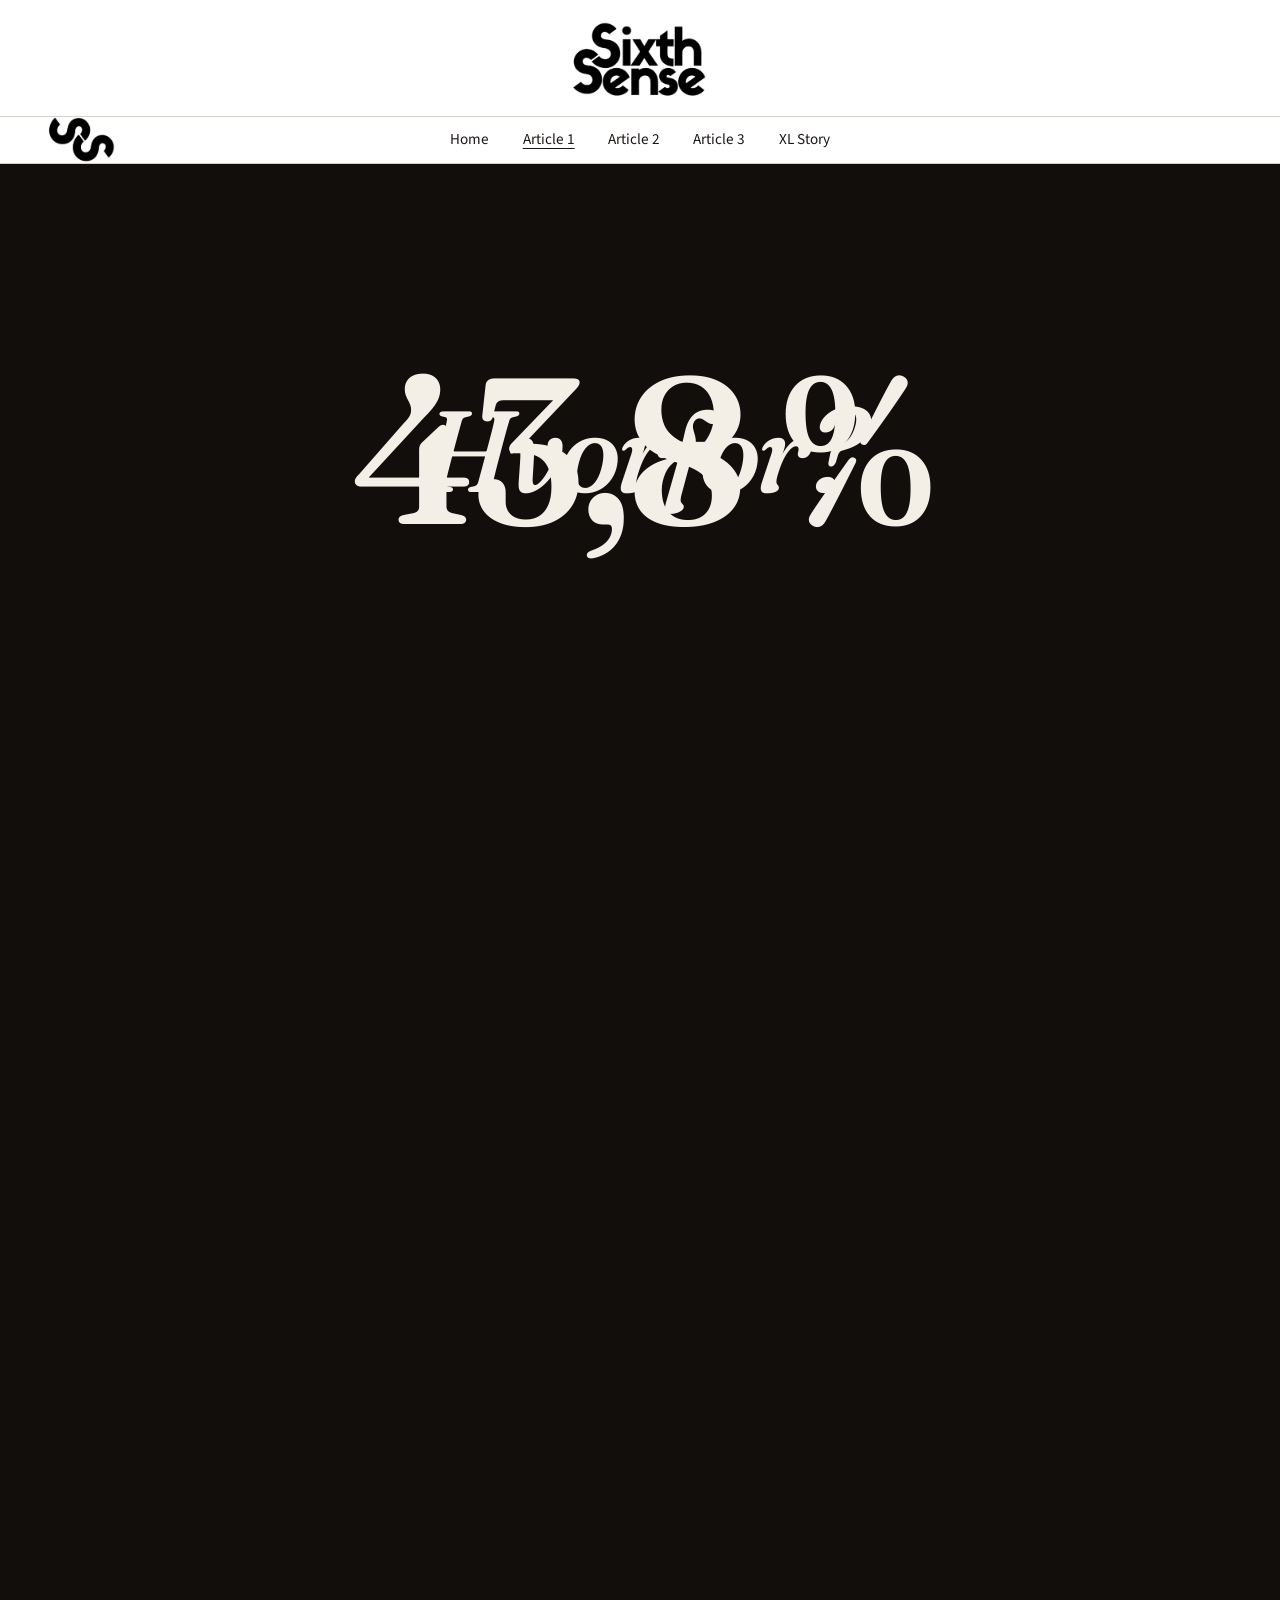
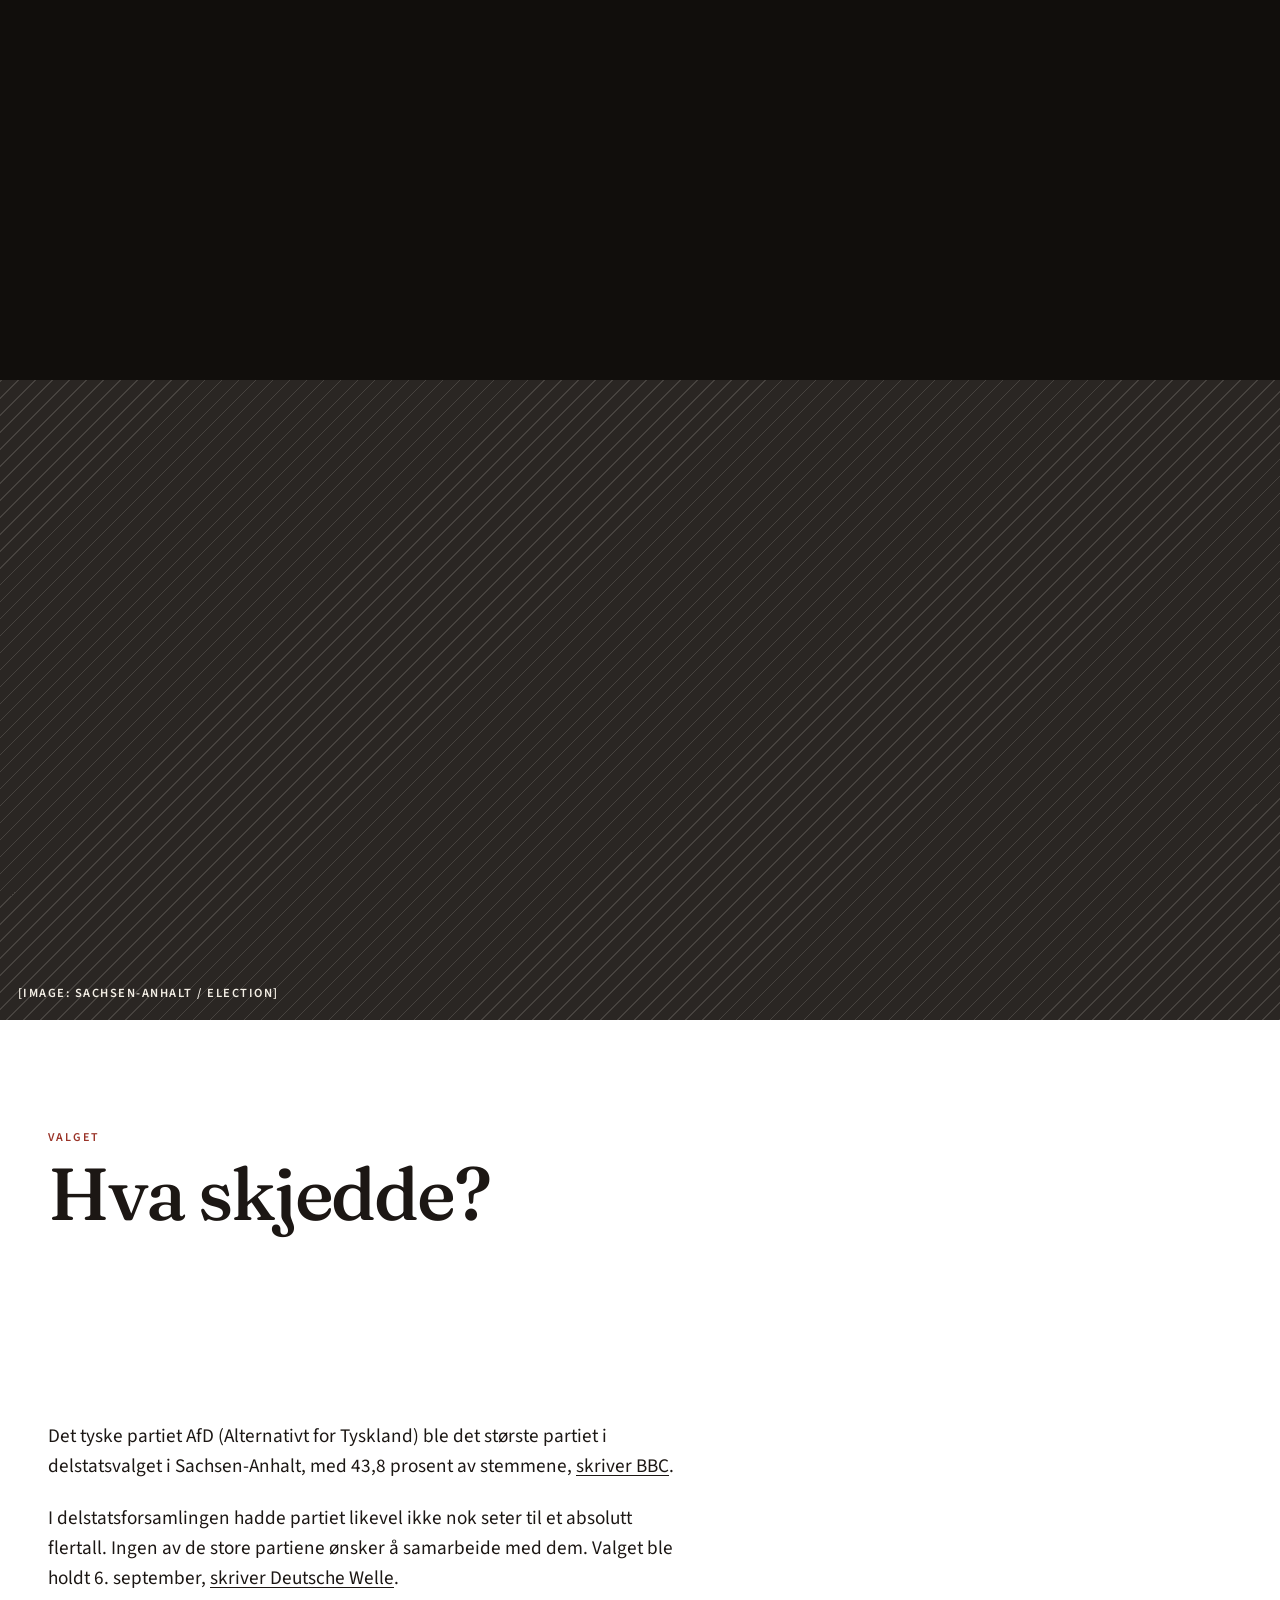
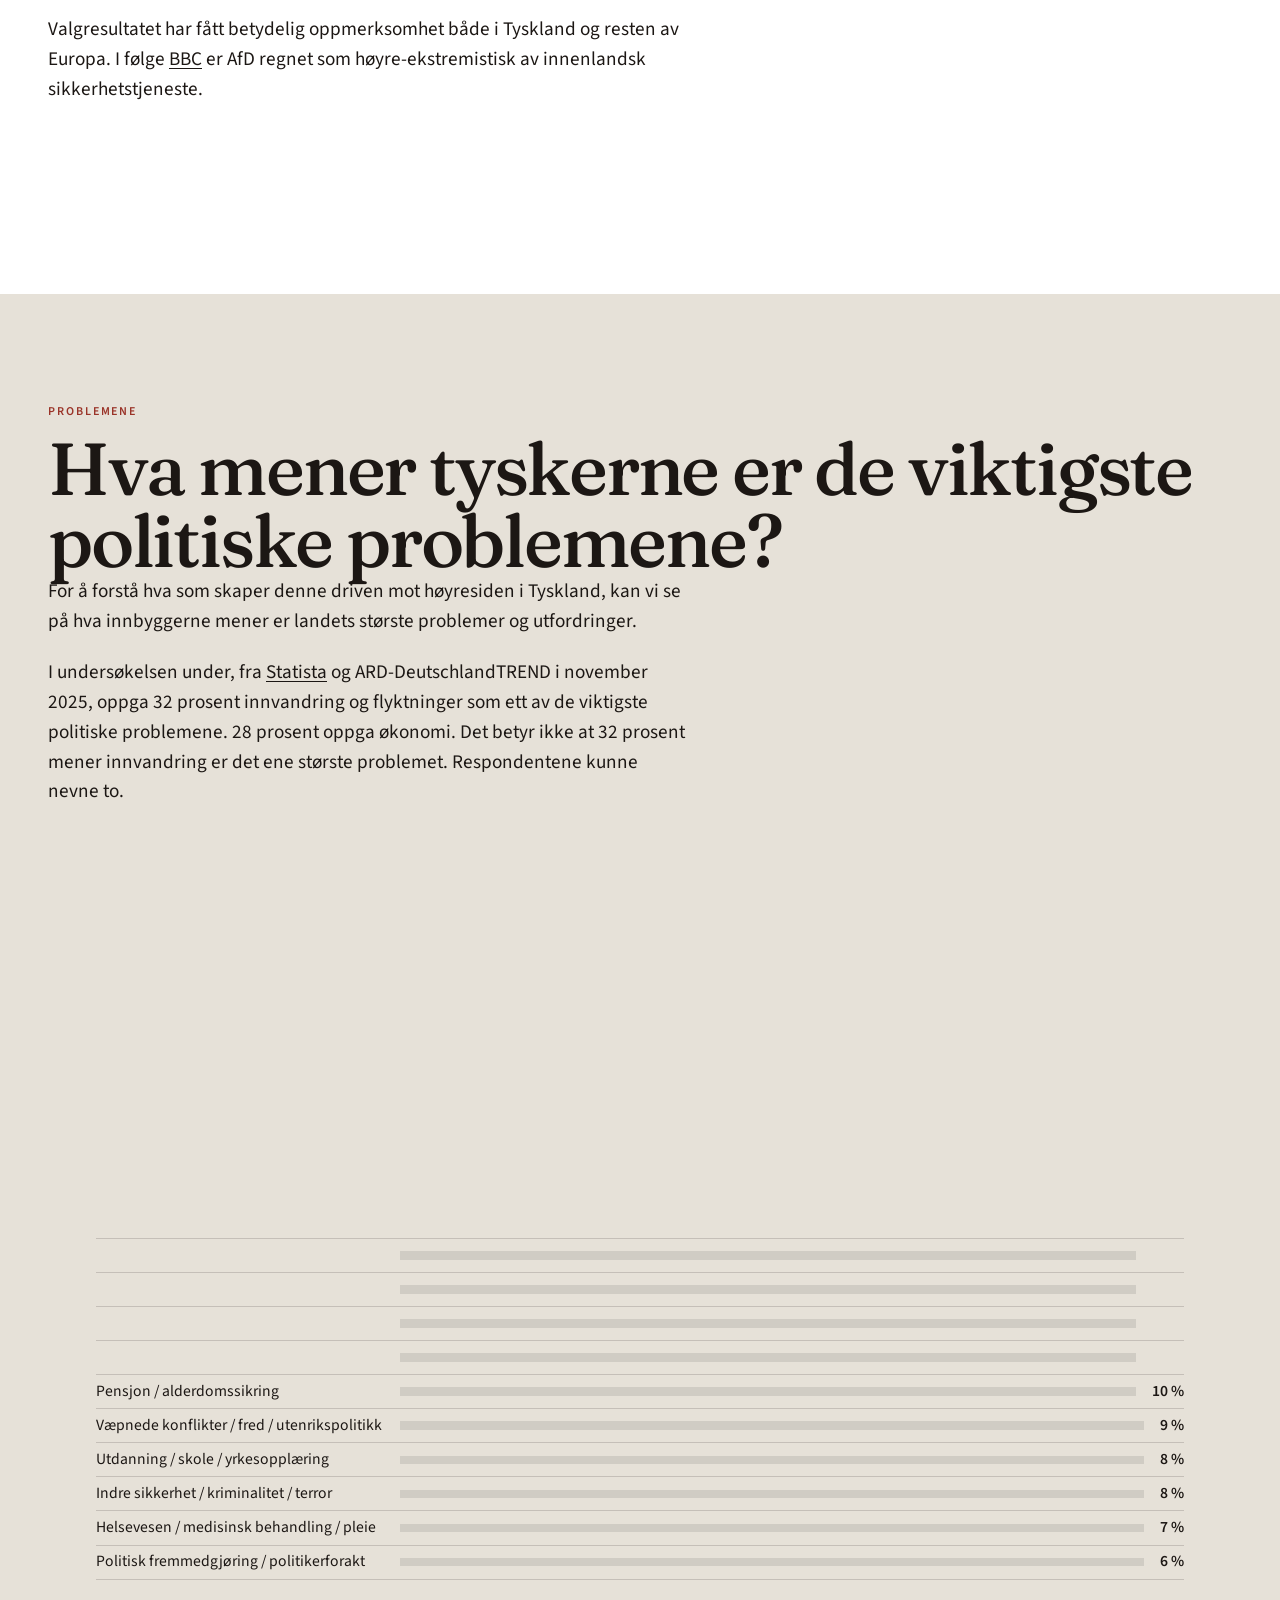
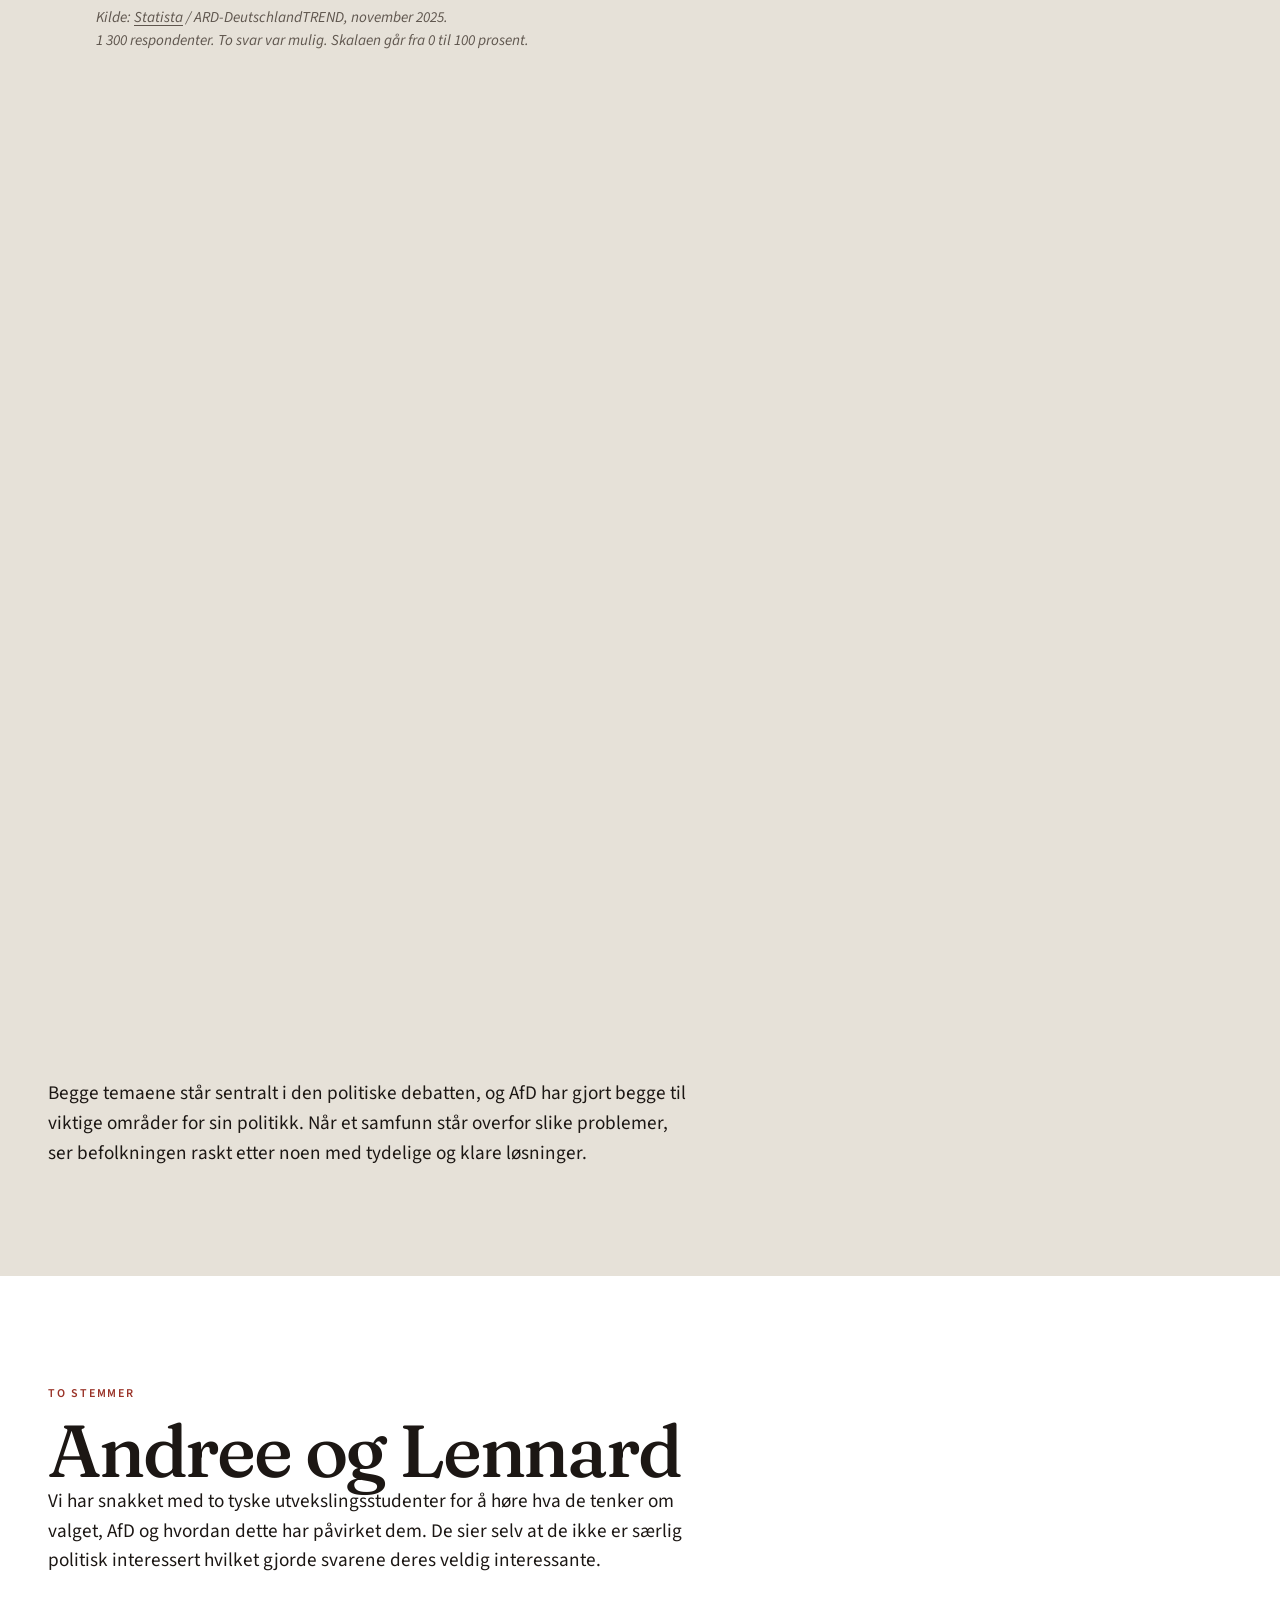
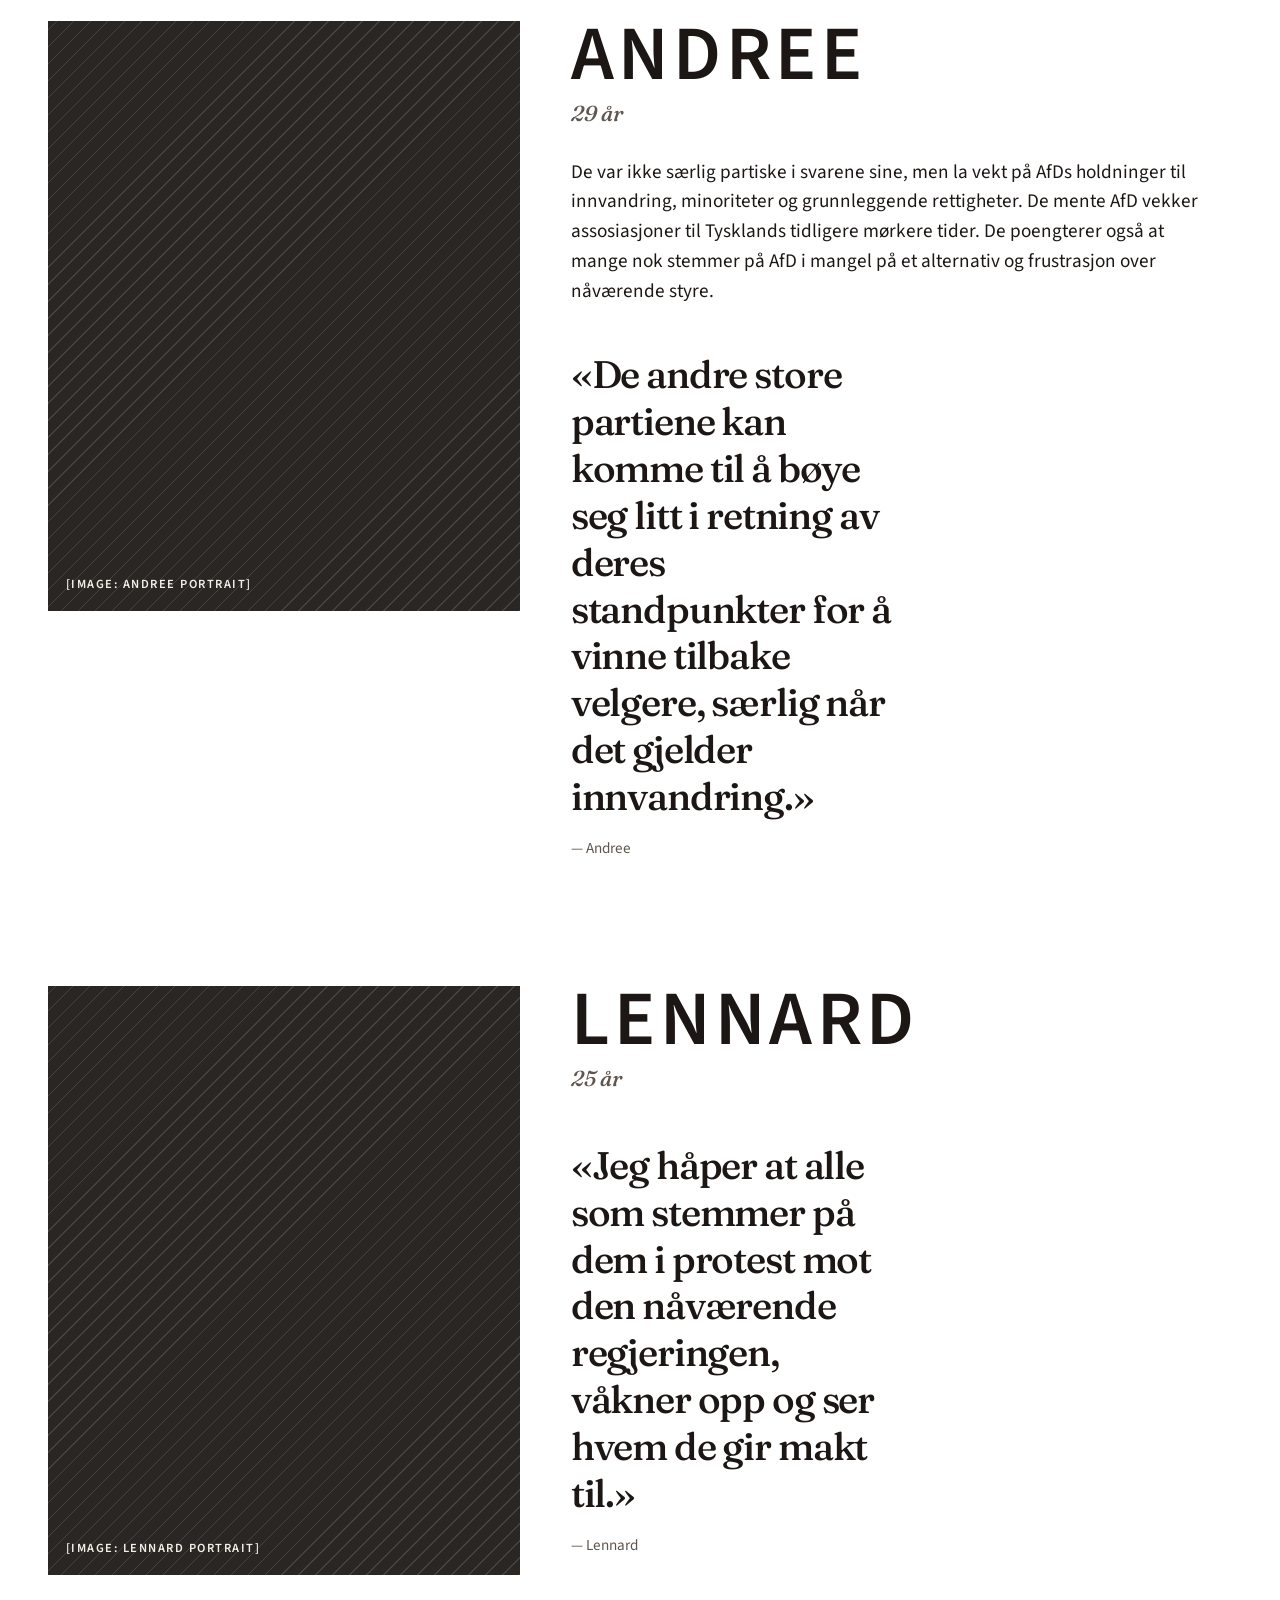
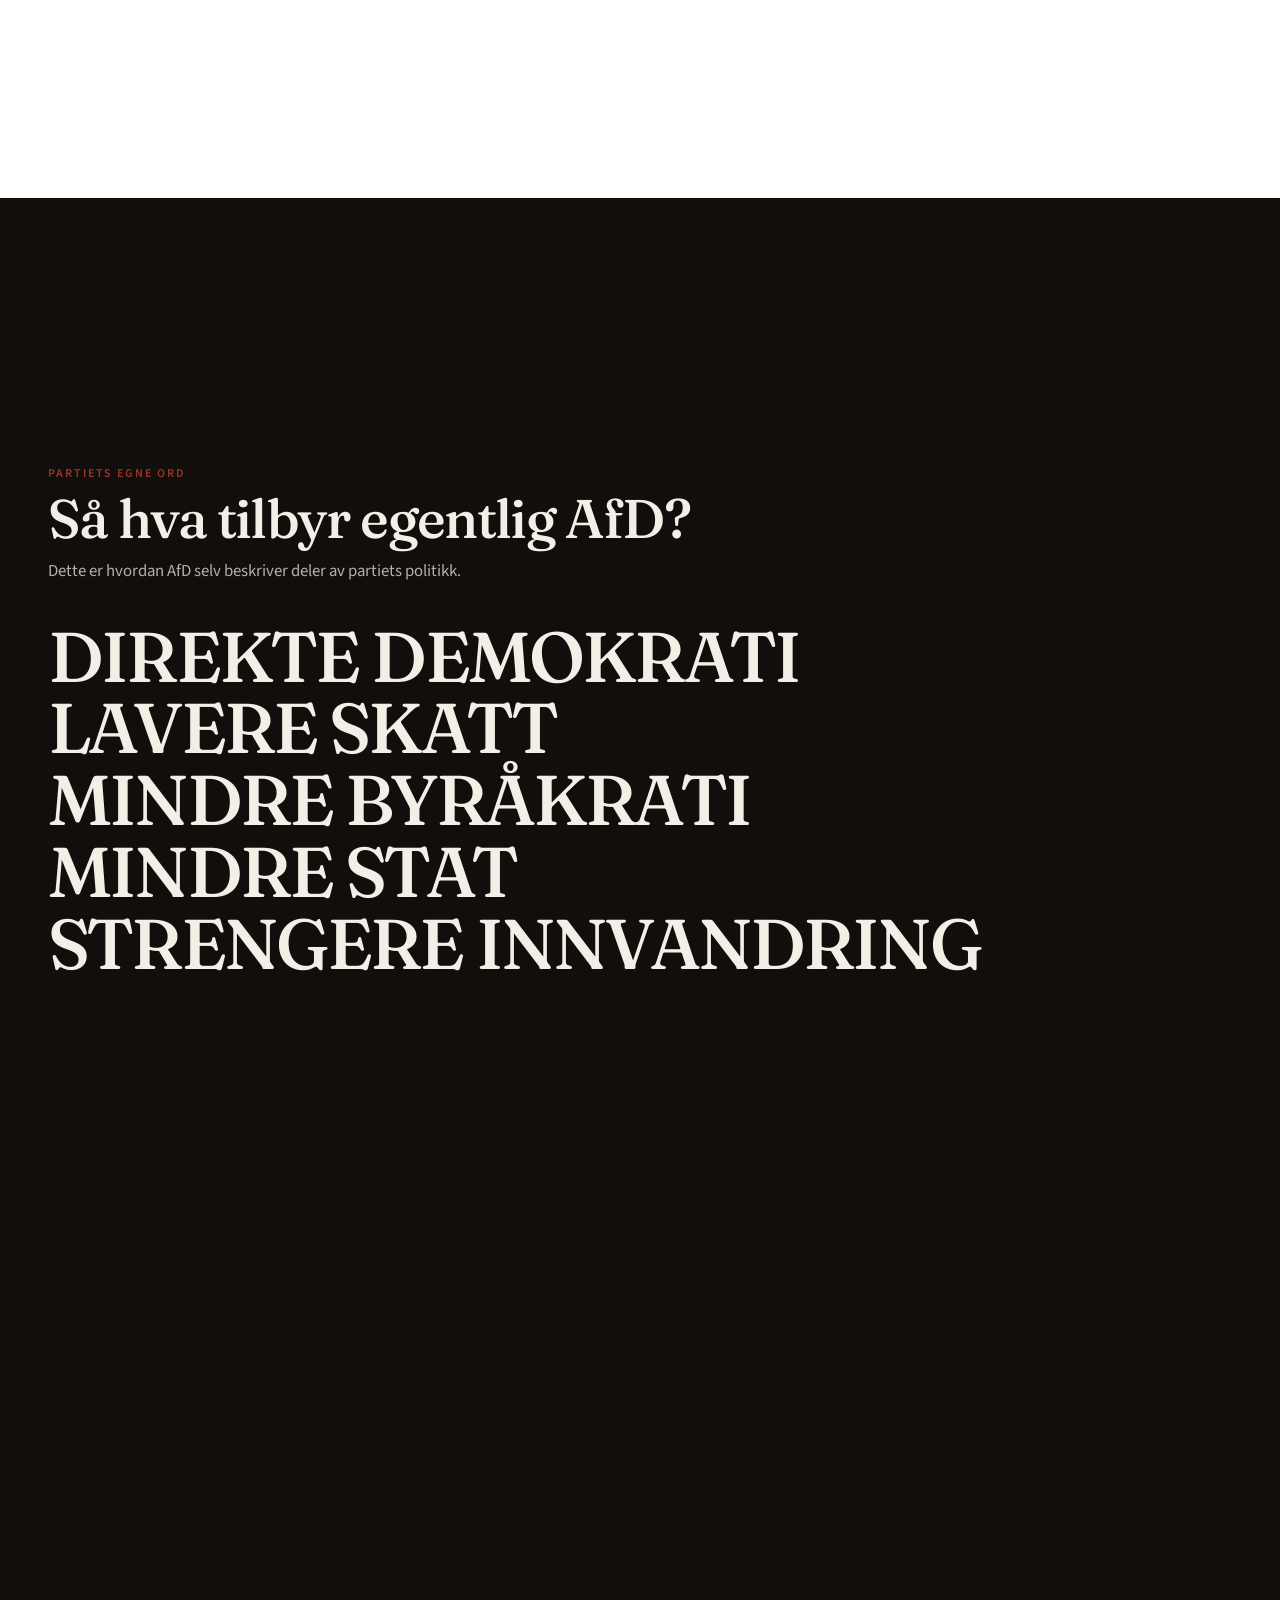
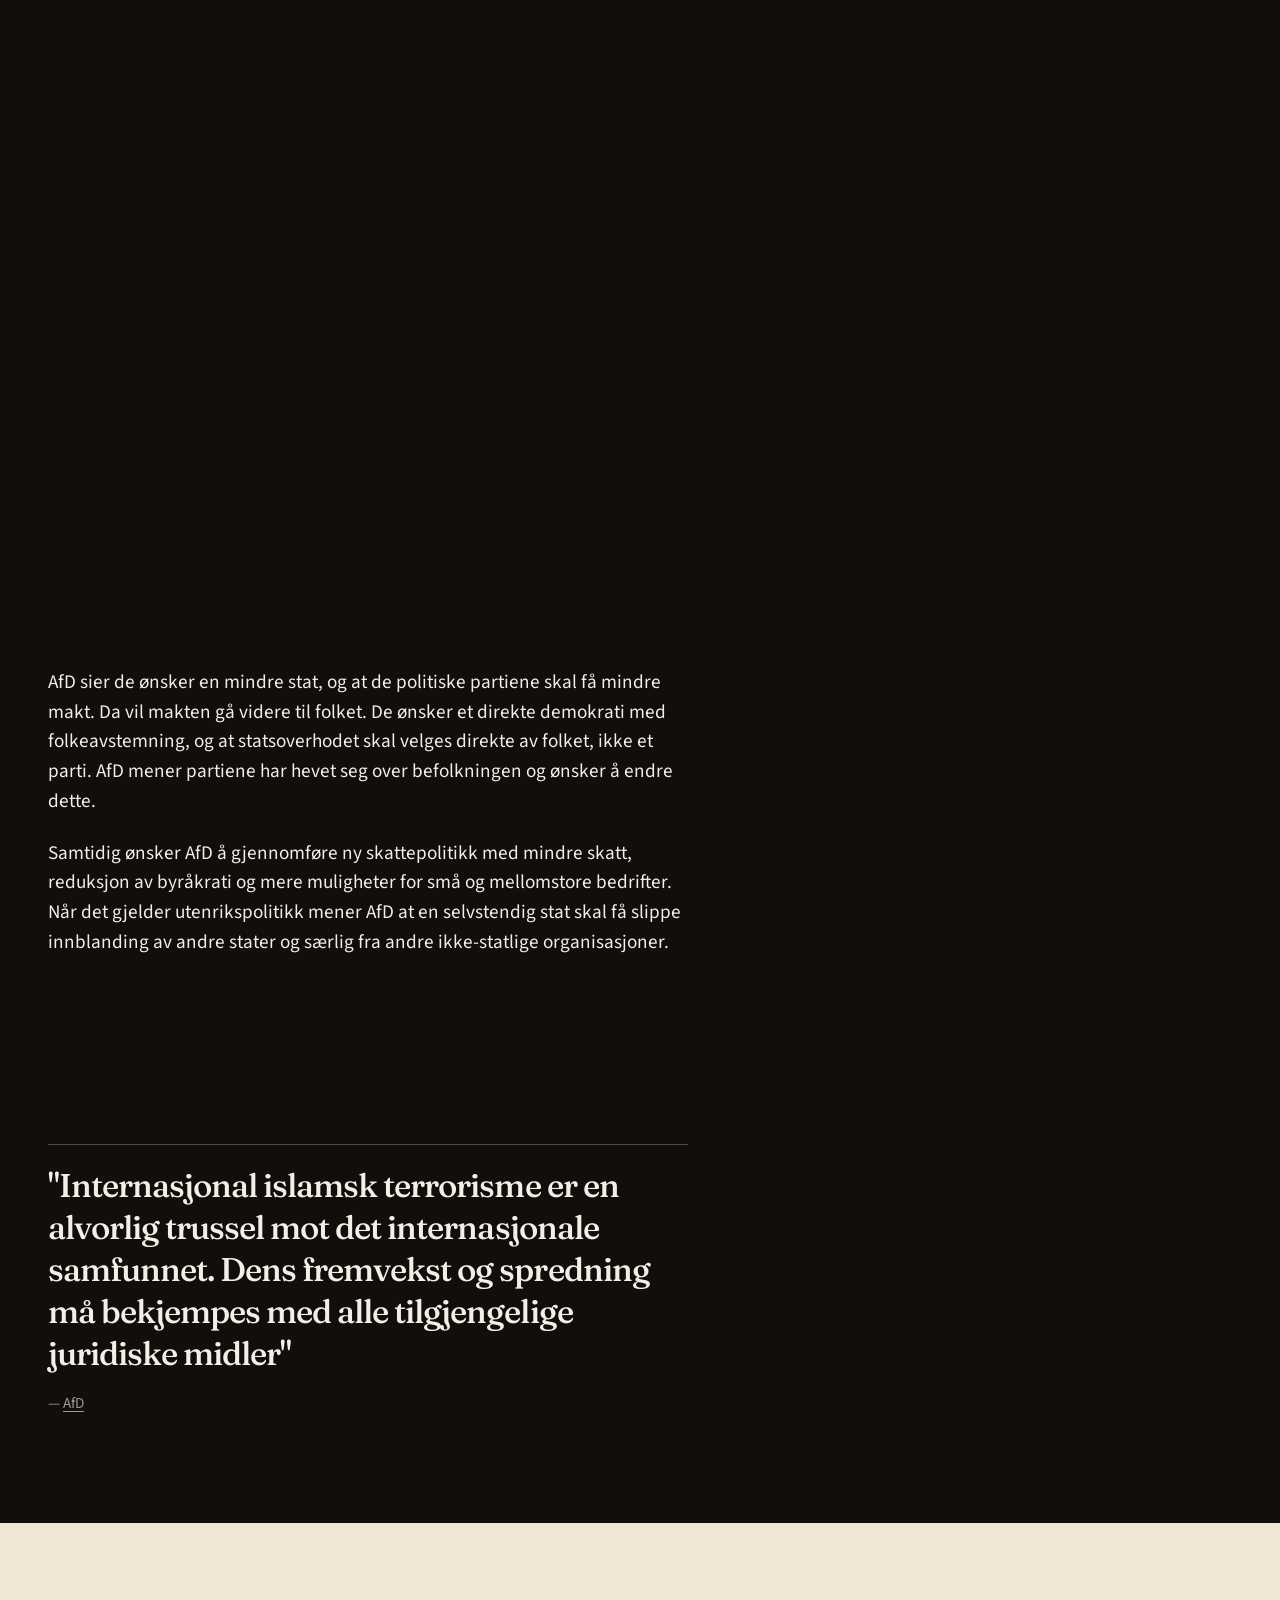
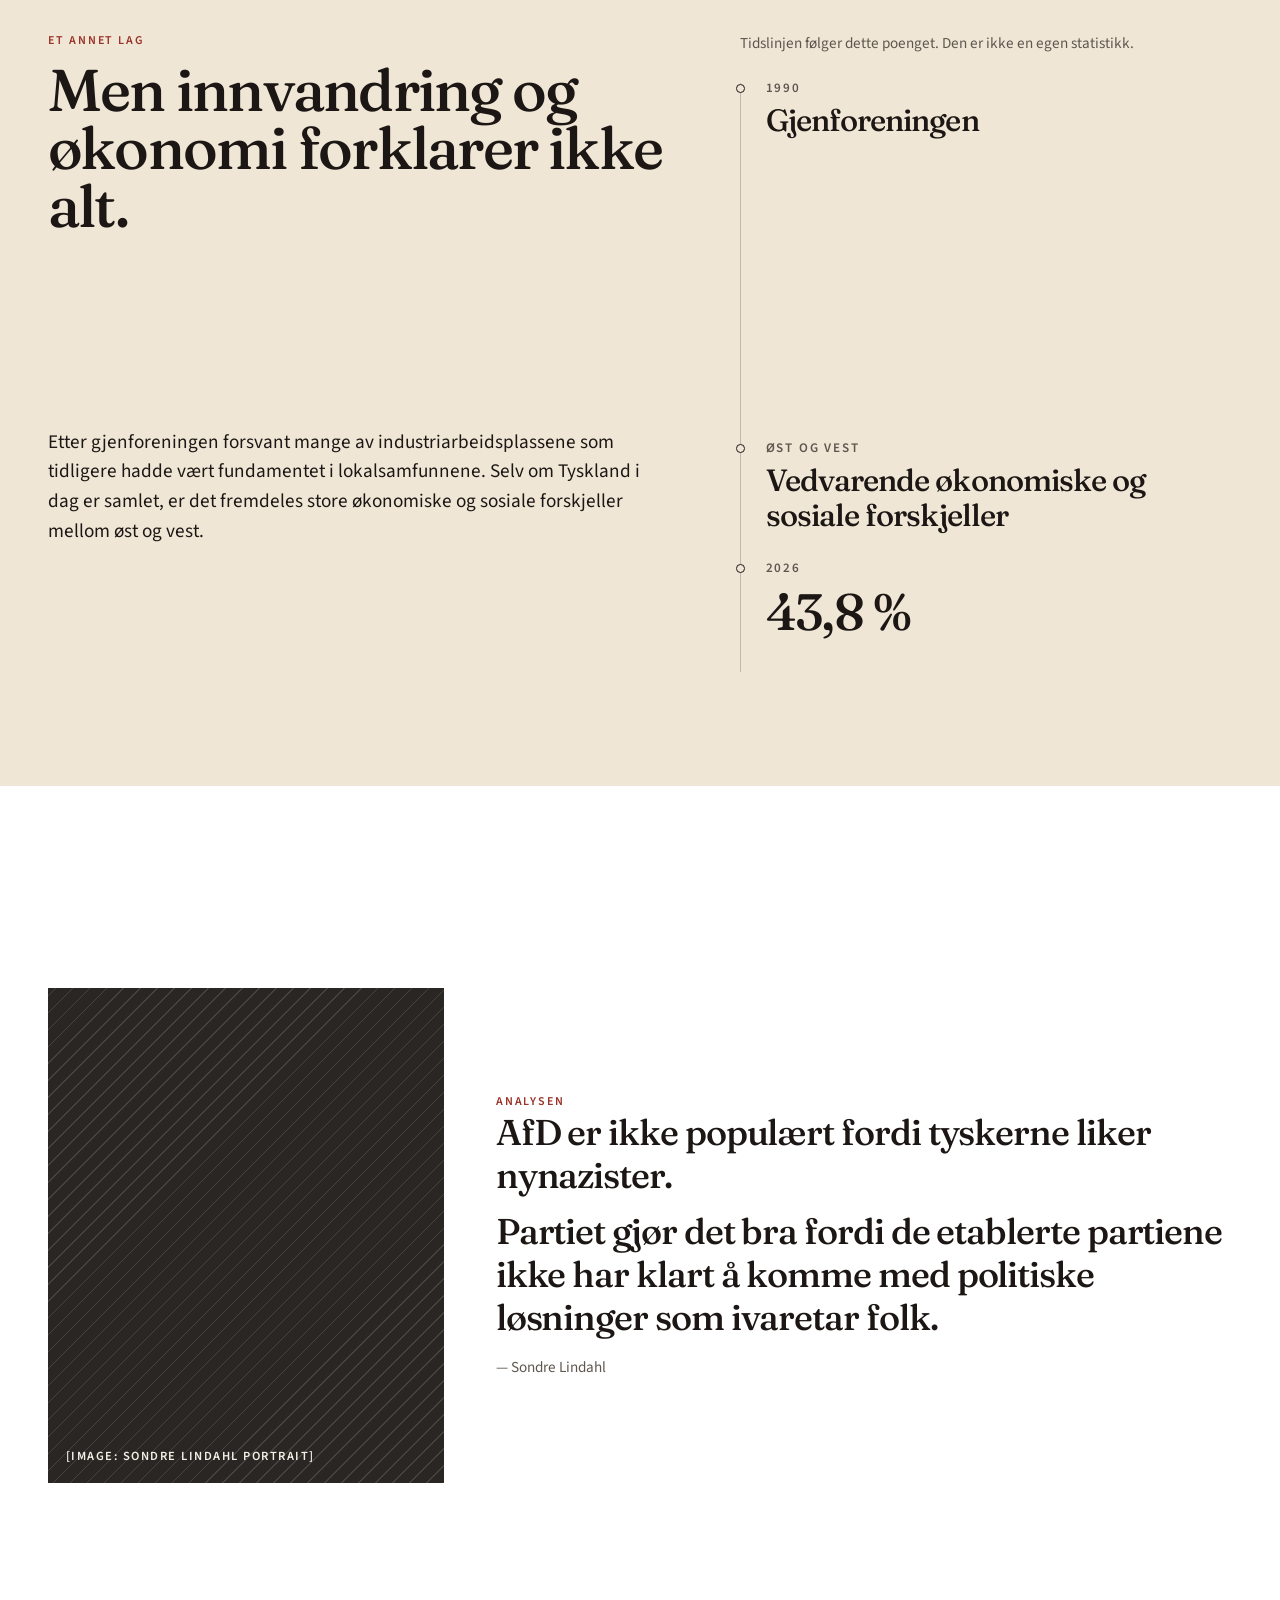
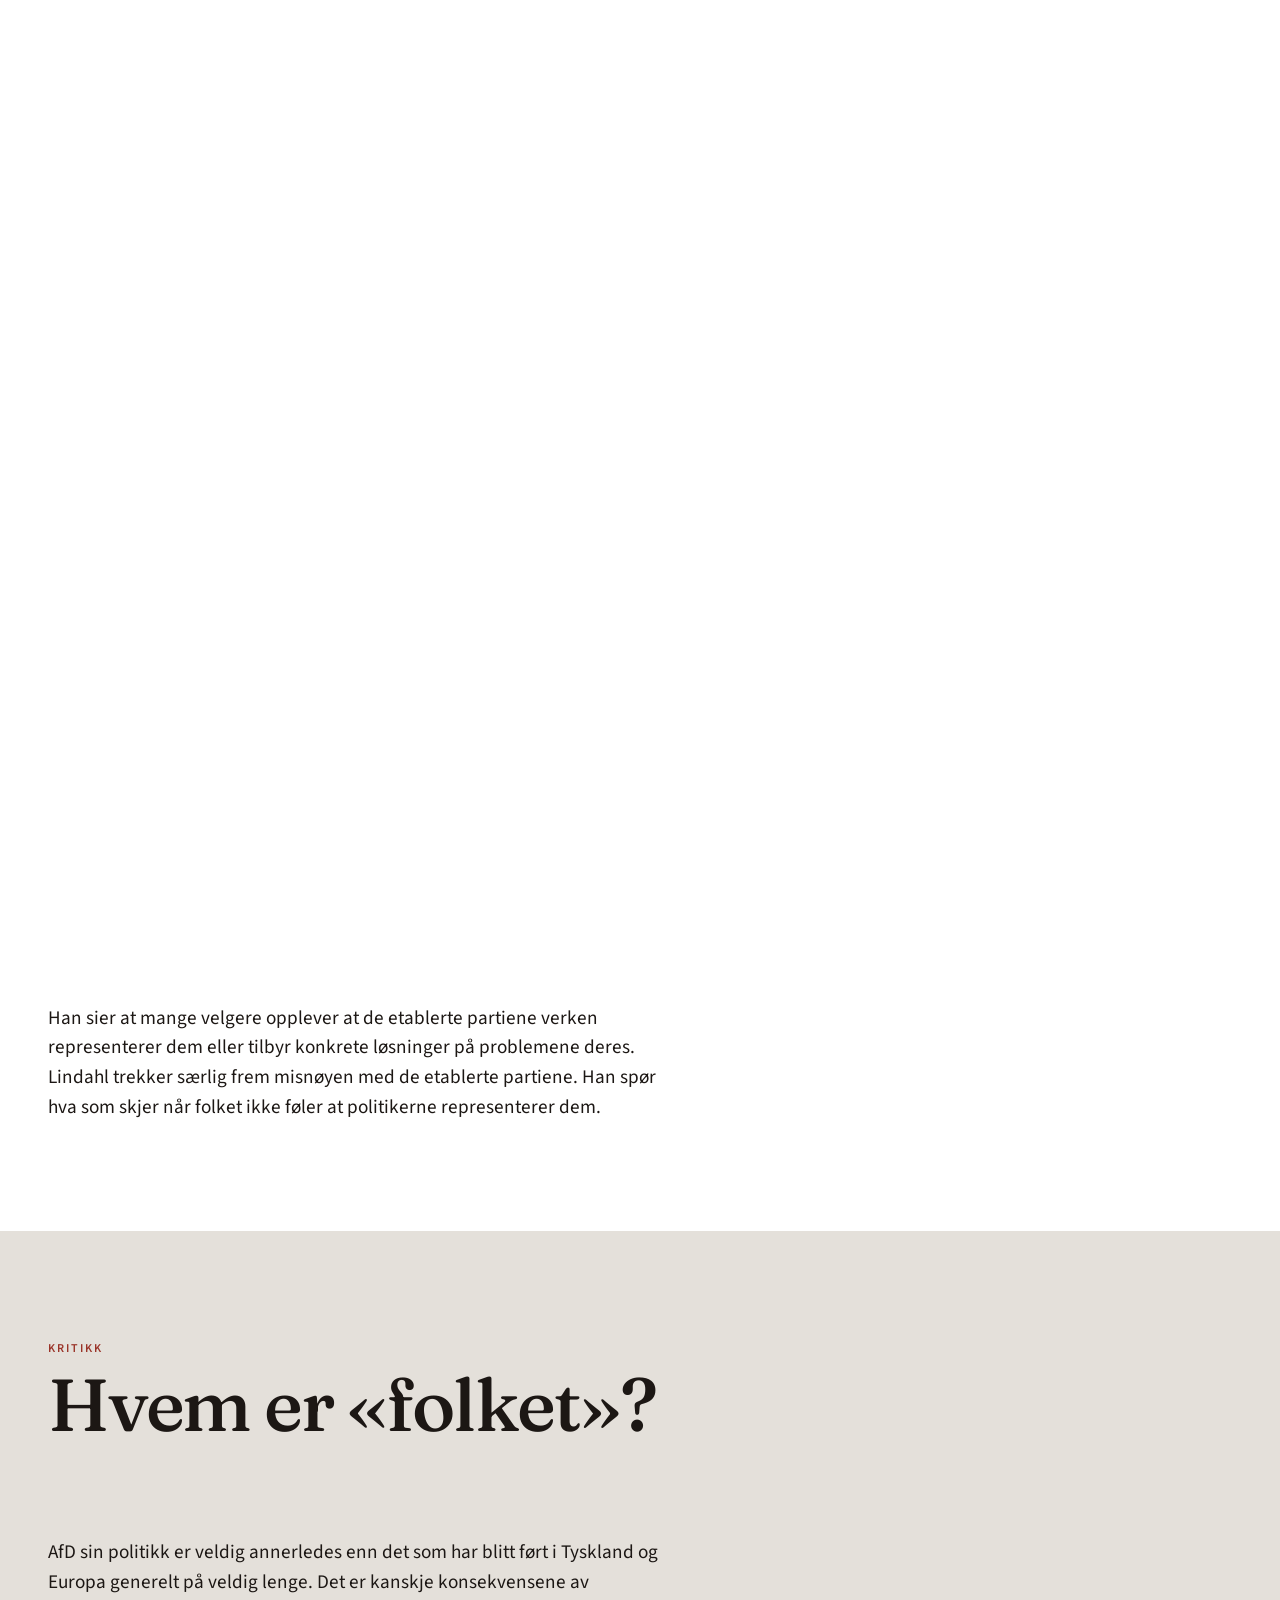
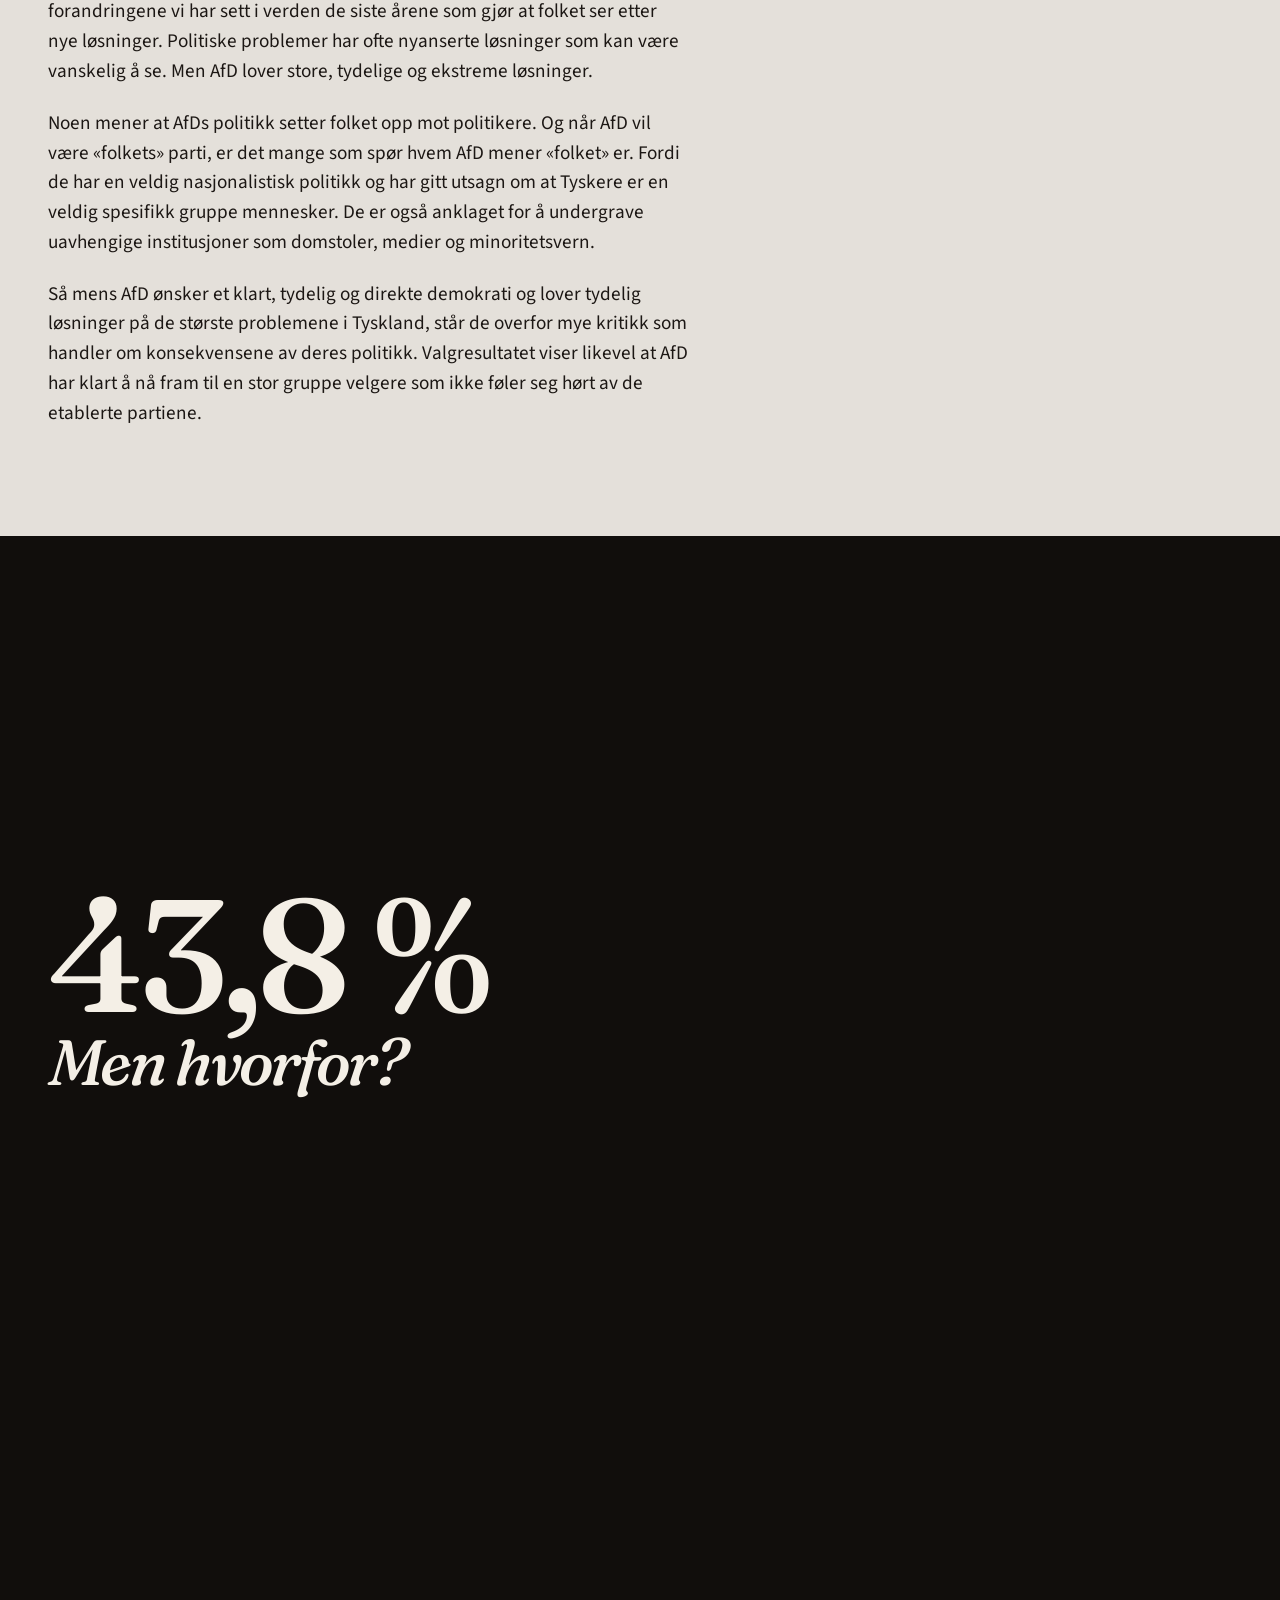
==== article1.html @ ca729158 "first commit" ====
<!DOCTYPE html>
<html lang="nb">
<head>
  <meta charset="utf-8">
  <meta name="viewport" content="width=device-width, initial-scale=1">
  <title>GVI — Hvorfor? AfD i Sachsen-Anhalt</title>
  <meta name="description" content="AfD ble største parti i delstatsvalget i Sachsen-Anhalt med 43,8 prosent, uten absolutt flertall. En sak om hvorfor.">
  <meta name="theme-color" content="#110e0c">
  <link rel="icon" href="images/logo-mark.png">
  <link rel="stylesheet" href="css/style.css">
  <link rel="stylesheet" href="css/article1.css">
  <!--
    Adds "js" before the page paints, so scroll scenes can start
    in their first frame instead of flashing everything at once.
  -->
  <script>document.documentElement.classList.add("js");</script>
</head>
<!--
  STORY 1 — AfD i Sachsen-Anhalt
  Eight sections, in this order:
  1. Hook
  2. What happened
  3. Why / the Statista chart
  4. Andree and Lennard
  5. What AfD says it offers
  6. Sondre Lindahl and the former East
  7. The expert quote, then criticism
  8. Ending

  Quotes are copied exactly from the article. Do not smooth them.
  Image frames are placeholders. Do not add an image address
  until the real file is in the images/ folder.

  Scroll scenes read position only. They do not take over the wheel.
-->
<body class="page-afd">
  <a class="skip-link" href="#main">Skip to content</a>

  <header class="site-header is-on-dark">
    <div class="site-header__brand">
      <a class="logo logo--full" href="index.html" aria-label="Sixth Sense">
        <img class="logo__img" src="images/sixthsense-black.png" alt="">
      </a>
    </div>
    <div class="site-header__main">
      <a class="logo logo--mark" href="index.html" aria-label="Sixth Sense" tabindex="-1" aria-hidden="true">
        <span class="logo__mark-rot">
          <img src="images/ss-black.png" alt="">
        </span>
      </a>
      <nav class="site-nav" id="site-nav" aria-label="Primary">
        <ul>
          <li><a href="index.html">Home</a></li>
          <li><a href="article1.html" aria-current="page">Article 1</a></li>
          <li><a href="article2.html">Article 2</a></li>
          <li><a href="article3.html">Article 3</a></li>
          <li><a href="xl-story.html">XL Story</a></li>
        </ul>
      </nav>
    </div>
    <button class="nav-toggle" type="button" aria-expanded="false" aria-controls="site-nav">
      <span class="nav-toggle__open">Menu</span>
      <span class="nav-toggle__close">Close</span>
    </button>
  </header>

  <main id="main" tabindex="-1">
    <article>
      <h1 class="visually-hidden">Hvorfor? AfD ble største parti i Sachsen-Anhalt med 43,8 prosent, uten absolutt flertall</h1>

      <!-- SECTION 1 — HOOK -->
      <section class="hook" data-scene="hook" data-header="dark" aria-labelledby="hook-title">
        <h2 id="hook-title" class="visually-hidden">Innledning</h2>
        <div class="hook__pin">
          <p class="hook__line hook__line--num">43,8&nbsp;%</p>
          <p class="hook__line hook__line--place">Sachsen-Anhalt</p>
          <p class="hook__line hook__line--date">6. september 2026</p>
          <p class="hook__line hook__line--why">Hvorfor?</p>
        </div>
      </section>

      <!-- SECTION 2 — WHAT HAPPENED -->
      <section class="chapter chapter--vote" data-header="light" aria-labelledby="vote-title">
        <figure class="ph ph--wide">
          <div class="ph__frame" role="img" aria-label="Placeholder: Sachsen-Anhalt / election">
            <span class="ph__label">[IMAGE: Sachsen-Anhalt / election]</span>
          </div>
        </figure>

        <div class="chapter__intro">
          <p class="kicker">Valget</p>
          <h2 id="vote-title">Hva skjedde?</h2>
          <p class="vote__num" data-fade>43,8&nbsp;%</p>
          <div class="prose">
            <p data-fade>Det tyske partiet AfD (Alternativt for Tyskland) ble det største partiet i delstatsvalget i Sachsen-Anhalt, med 43,8 prosent av stemmene, <a class="source" href="https://www.bbc.com/news/articles/cy4zejgz3z9o">skriver BBC</a>.</p>
            <p data-fade>I delstatsforsamlingen hadde partiet likevel ikke nok seter til et absolutt flertall. Ingen av de store partiene ønsker å samarbeide med dem. Valget ble holdt 6. september, <a class="source" href="https://www.dw.com/en/afd-makes-gains-in-state-elections-but-has-no-government-options/a-79348308">skriver Deutsche Welle</a>.</p>
            <p data-fade>Valgresultatet har fått betydelig oppmerksomhet både i Tyskland og resten av Europa. I følge <a class="source" href="https://www.bbc.com/news/articles/cy4zejgz3z9o">BBC</a> er AfD regnet som høyre-ekstremistisk av innenlandsk sikkerhetstjeneste.</p>
            <p data-fade>Sachsen-Anhalt er fortsatt en relativt liten delstat. Når et parti med så stor oppslutning blir omtalt slik, melder spørsmålet seg igjen.</p>
          </div>
        </div>
      </section>

      <!-- SECTION 3 — WHY / ONE BAR CHART -->
      <section class="chapter chapter--problems" data-header="light" aria-labelledby="problems-title">
        <div class="chapter__intro">
          <p class="kicker">Problemene</p>
          <h2 id="problems-title">Hva mener tyskerne er de viktigste politiske problemene?</h2>
          <div class="prose">
            <p data-fade>For å forstå hva som skaper denne driven mot høyresiden i Tyskland, kan vi se på hva innbyggerne mener er landets største problemer og utfordringer.</p>
            <p data-fade>I undersøkelsen under, fra <a class="source" href="https://www.statista.com/statistics/1478805/most-relevant-political-issues-germany/">Statista</a> og ARD-DeutschlandTREND i november 2025, oppga 32 prosent innvandring og flyktninger som ett av de viktigste politiske problemene. 28 prosent oppga økonomi. Det betyr ikke at 32 prosent mener innvandring er det ene største problemet. Respondentene kunne nevne to.</p>
          </div>
        </div>

        <div class="chart-scroll" data-scene="chart">
          <div class="chart-pin">
            <figure class="chart">
              <ol class="chart__list">
                <li class="chart__row" style="--value: 32">
                  <span class="chart__label">Innvandring / flyktninger</span>
                  <span class="chart__track" aria-hidden="true"><span class="chart__bar"></span></span>
                  <span class="chart__pct">32&nbsp;%</span>
                </li>
                <li class="chart__row" style="--value: 28">
                  <span class="chart__label">Økonomi</span>
                  <span class="chart__track" aria-hidden="true"><span class="chart__bar"></span></span>
                  <span class="chart__pct">28&nbsp;%</span>
                </li>
                <li class="chart__row" style="--value: 18">
                  <span class="chart__label">Sosial urettferdighet / fattigdom</span>
                  <span class="chart__track" aria-hidden="true"><span class="chart__bar"></span></span>
                  <span class="chart__pct">18&nbsp;%</span>
                </li>
                <li class="chart__row" style="--value: 14">
                  <span class="chart__label">Miljø / klimaendringer</span>
                  <span class="chart__track" aria-hidden="true"><span class="chart__bar"></span></span>
                  <span class="chart__pct">14&nbsp;%</span>
                </li>
                <li class="chart__row" style="--value: 10">
                  <span class="chart__label">Pensjon / alderdomssikring</span>
                  <span class="chart__track" aria-hidden="true"><span class="chart__bar"></span></span>
                  <span class="chart__pct">10&nbsp;%</span>
                </li>
                <li class="chart__row" style="--value: 9">
                  <span class="chart__label">Væpnede konflikter / fred / utenrikspolitikk</span>
                  <span class="chart__track" aria-hidden="true"><span class="chart__bar"></span></span>
                  <span class="chart__pct">9&nbsp;%</span>
                </li>
                <li class="chart__row" style="--value: 8">
                  <span class="chart__label">Utdanning / skole / yrkesopplæring</span>
                  <span class="chart__track" aria-hidden="true"><span class="chart__bar"></span></span>
                  <span class="chart__pct">8&nbsp;%</span>
                </li>
                <li class="chart__row" style="--value: 8">
                  <span class="chart__label">Indre sikkerhet / kriminalitet / terror</span>
                  <span class="chart__track" aria-hidden="true"><span class="chart__bar"></span></span>
                  <span class="chart__pct">8&nbsp;%</span>
                </li>
                <li class="chart__row" style="--value: 7">
                  <span class="chart__label">Helsevesen / medisinsk behandling / pleie</span>
                  <span class="chart__track" aria-hidden="true"><span class="chart__bar"></span></span>
                  <span class="chart__pct">7&nbsp;%</span>
                </li>
                <li class="chart__row" style="--value: 6">
                  <span class="chart__label">Politisk fremmedgjøring / politikerforakt</span>
                  <span class="chart__track" aria-hidden="true"><span class="chart__bar"></span></span>
                  <span class="chart__pct">6&nbsp;%</span>
                </li>
              </ol>
              <figcaption class="chart__note">
                <p>Kilde: <a class="source" href="https://www.statista.com/statistics/1478805/most-relevant-political-issues-germany/">Statista</a> / ARD-DeutschlandTREND, november 2025.</p>
                <p>1&nbsp;300 respondenter. To svar var mulig. Skalaen går fra 0 til 100 prosent.</p>
              </figcaption>
            </figure>
          </div>
        </div>

        <div class="chapter__intro chapter__intro--after">
          <div class="prose">
            <p data-fade>Begge temaene står sentralt i den politiske debatten, og AfD har gjort begge til viktige områder for sin politikk. Når et samfunn står overfor slike problemer, ser befolkningen raskt etter noen med tydelige og klare løsninger.</p>
          </div>
        </div>
      </section>

      <!-- SECTION 4 — ANDREE AND LENNARD -->
      <section class="chapter chapter--people" data-header="light" aria-labelledby="people-title">
        <div class="chapter__intro">
          <p class="kicker">To stemmer</p>
          <h2 id="people-title">Andree og Lennard</h2>
          <div class="prose">
            <p data-fade>Vi har snakket med to tyske utvekslingsstudenter for å høre hva de tenker om valget, AfD og hvordan dette har påvirket dem. De sier selv at de ikke er særlig politisk interessert hvilket gjorde svarene deres veldig interessante.</p>
          </div>
        </div>

        <div class="person">
          <figure class="person__photo" data-parallax>
            <div class="ph ph--portrait" role="img" aria-label="Placeholder: Andree portrait">
              <span class="ph__label">[IMAGE: Andree portrait]</span>
            </div>
          </figure>
          <div class="person__copy">
            <p class="person__name" data-fade>Andree</p>
            <p class="person__age" data-fade>29 år</p>
            <div class="prose">
              <p data-fade>De var ikke særlig partiske i svarene sine, men la vekt på AfDs holdninger til innvandring, minoriteter og grunnleggende rettigheter. De mente AfD vekker assosiasjoner til Tysklands tidligere mørkere tider. De poengterer også at mange nok stemmer på AfD i mangel på et alternativ og frustrasjon over nåværende styre.</p>
            </div>
            <blockquote class="person__quote" data-fade>
              <p>«De andre store partiene kan komme til å bøye seg litt i retning av deres standpunkter for å vinne tilbake velgere, særlig når det gjelder innvandring.»</p>
              <footer>— Andree</footer>
            </blockquote>
          </div>
        </div>

        <div class="person">
          <figure class="person__photo" data-parallax>
            <div class="ph ph--portrait" role="img" aria-label="Placeholder: Lennard portrait">
              <span class="ph__label">[IMAGE: Lennard portrait]</span>
            </div>
          </figure>
          <div class="person__copy">
            <p class="person__name" data-fade>Lennard</p>
            <p class="person__age" data-fade>25 år</p>
            <blockquote class="person__quote" data-fade>
              <p>«Jeg håper at alle som stemmer på dem i protest mot den nåværende regjeringen, våkner opp og ser hvem de gir makt til.»</p>
              <footer>— Lennard</footer>
            </blockquote>
            <div class="prose">
              <p data-fade>At AfD fikk så stor oppslutning mente de det var en skummel utvikling for Tyskland og noen minoriteters rettigheter, eventuelt om andre partier føler seg nødt til å følge noe av den høyreekstreme politikken for å få stemmer.</p>
            </div>
          </div>
        </div>
      </section>

      <!-- SECTION 5 — WHAT AfD SAYS IT OFFERS -->
      <section class="policy" data-scene="policy" data-header="dark" aria-labelledby="policy-title">
        <div class="policy__scroll">
          <div class="policy__pin">
            <p class="kicker">Partiets egne ord</p>
            <h2 id="policy-title">Så hva tilbyr egentlig AfD?</h2>
            <p class="policy__label">Dette er hvordan AfD selv beskriver deler av partiets politikk.</p>
            <ul class="policy__words">
              <li class="policy__word">Direkte demokrati</li>
              <li class="policy__word">Lavere skatt</li>
              <li class="policy__word">Mindre byråkrati</li>
              <li class="policy__word">Mindre stat</li>
              <li class="policy__word">Strengere innvandring</li>
            </ul>
          </div>
        </div>

        <div class="policy__text">
          <div class="prose prose--on-dark">
            <p data-fade>AfD sier de ønsker en mindre stat, og at de politiske partiene skal få mindre makt. Da vil makten gå videre til folket. De ønsker et direkte demokrati med folkeavstemning, og at statsoverhodet skal velges direkte av folket, ikke et parti. AfD mener partiene har hevet seg over befolkningen og ønsker å endre dette.</p>
            <p data-fade>Samtidig ønsker AfD å gjennomføre ny skattepolitikk med mindre skatt, reduksjon av byråkrati og mere muligheter for små og mellomstore bedrifter. Når det gjelder utenrikspolitikk mener AfD at en selvstendig stat skal få slippe innblanding av andre stater og særlig fra andre ikke-statlige organisasjoner.</p>
            <p data-fade>De er strenge når det gjelder innvandring, <a class="source" href="https://www.afd.de/zuwanderung-asyl/">skriver AfD selv</a>. De ser på både massemigrasjon fra Afrika og Islam som fiendtlig. De ønsker negativ innvandring på grunn av den belastende effekten det allerede har vært for Tyskland og sier:</p>
          </div>
          <blockquote class="policy__quote" data-fade>
            <p>"Internasjonal islamsk terrorisme er en alvorlig trussel mot det internasjonale samfunnet. Dens fremvekst og spredning må bekjempes med alle tilgjengelige juridiske midler"</p>
            <footer>— <a class="source" href="https://www.afd.de/zuwanderung-asyl/">AfD</a></footer>
          </blockquote>
        </div>
      </section>

      <!-- SECTION 6 — EAST GERMANY -->
      <section class="chapter chapter--east" data-header="light" aria-labelledby="east-title">
        <div class="east__grid">
          <div>
            <p class="kicker">Et annet lag</p>
            <h2 id="east-title">Men innvandring og økonomi forklarer ikke alt.</h2>
            <div class="prose">
              <p data-fade>Ifølge Sondre Lindahl, lærer i internasjonal politikk ved Høgskolen i Østfold, er det likevel ikke mulig å forklare AfDs framgang med innvandring og økonomi alene. Han mener valgresultatet må ses i sammenheng med Sachsen-Anhalts historie som en del av det tidligere Øst-Tyskland.</p>
              <p data-fade>Etter gjenforeningen forsvant mange av industriarbeidsplassene som tidligere hadde vært fundamentet i lokalsamfunnene. Selv om Tyskland i dag er samlet, er det fremdeles store økonomiske og sosiale forskjeller mellom øst og vest.</p>
            </div>
          </div>

          <div class="timeline-wrap" data-scene="timeline">
            <p class="timeline__note">Tidslinjen følger dette poenget. Den er ikke en egen statistikk.</p>
            <ol class="timeline">
              <li class="timeline__item" data-step>
                <span class="timeline__when">1990</span>
                <span class="timeline__what">Gjenforeningen</span>
              </li>
              <li class="timeline__item" data-step>
                <span class="timeline__when">Etterpå</span>
                <span class="timeline__what">Endringer i industrien</span>
              </li>
              <li class="timeline__item" data-step>
                <span class="timeline__when">Lokalsamfunnene</span>
                <span class="timeline__what">Tap av mange tradisjonelle industriarbeidsplasser</span>
              </li>
              <li class="timeline__item" data-step>
                <span class="timeline__when">Øst og vest</span>
                <span class="timeline__what">Vedvarende økonomiske og sosiale forskjeller</span>
              </li>
              <li class="timeline__item timeline__item--now" data-step>
                <span class="timeline__when">2026</span>
                <span class="timeline__what">43,8&nbsp;%</span>
              </li>
            </ol>
          </div>
        </div>
      </section>

      <!-- SECTION 7 — EXPERT QUOTE, THEN CRITICISM -->
      <section class="expert" data-scene="expert" data-header="light" aria-labelledby="expert-title">
        <div class="expert__scroll">
          <div class="expert__pin">
            <figure class="expert__photo" data-parallax>
              <div class="ph ph--portrait" role="img" aria-label="Placeholder: Sondre Lindahl portrait">
                <span class="ph__label">[IMAGE: Sondre Lindahl portrait]</span>
              </div>
            </figure>
            <div class="expert__quote-wrap">
              <p class="kicker">Analysen</p>
              <h2 id="expert-title" class="visually-hidden">Sondre Lindahl</h2>
              <blockquote class="expert__quote">
                <p>
                  <span class="expert__line" data-line>AfD er ikke populært fordi tyskerne liker nynazister.</span>
                  <span class="expert__line" data-line>Partiet gjør det bra fordi de etablerte partiene ikke har klart å komme med politiske løsninger som ivaretar folk.</span>
                </p>
                <footer>— Sondre Lindahl</footer>
              </blockquote>
            </div>
          </div>
        </div>

        <div class="chapter__intro">
          <div class="prose">
            <p data-fade>Han sier at mange velgere opplever at de etablerte partiene verken representerer dem eller tilbyr konkrete løsninger på problemene deres. Lindahl trekker særlig frem misnøyen med de etablerte partiene. Han spør hva som skjer når folket ikke føler at politikerne representerer dem.</p>
          </div>
        </div>
      </section>

      <section class="chapter chapter--critic" data-header="light" aria-labelledby="critic-title">
        <div class="chapter__intro">
          <p class="kicker">Kritikk</p>
          <h2 id="critic-title">Hvem er «folket»?</h2>
          <p class="critic__aside" data-fade>Dette er kritikk av AfD. Det er ikke partiets egen beskrivelse, ikke sitatene fra Andree og Lennard, og ikke Lindahls analyse.</p>
          <div class="prose">
            <p data-fade>AfD sin politikk er veldig annerledes enn det som har blitt ført i Tyskland og Europa generelt på veldig lenge. Det er kanskje konsekvensene av forandringene vi har sett i verden de siste årene som gjør at folket ser etter nye løsninger. Politiske problemer har ofte nyanserte løsninger som kan være vanskelig å se. Men AfD lover store, tydelige og ekstreme løsninger.</p>
            <p data-fade>Noen mener at AfDs politikk setter folket opp mot politikere. Og når AfD vil være «folkets» parti, er det mange som spør hvem AfD mener «folket» er. Fordi de har en veldig nasjonalistisk politikk og har gitt utsagn om at Tyskere er en veldig spesifikk gruppe mennesker. De er også anklaget for å undergrave uavhengige institusjoner som domstoler, medier og minoritetsvern.</p>
            <p data-fade>Så mens AfD ønsker et klart, tydelig og direkte demokrati og lover tydelig løsninger på de største problemene i Tyskland, står de overfor mye kritikk som handler om konsekvensene av deres politikk. Valgresultatet viser likevel at AfD har klart å nå fram til en stor gruppe velgere som ikke føler seg hørt av de etablerte partiene.</p>
          </div>
        </div>
      </section>

      <!-- SECTION 8 — ENDING -->
      <section class="ending" data-scene="ending" data-header="dark" aria-labelledby="ending-ask">
        <div class="ending__scroll">
          <div class="ending__pin">
            <p class="ending__num">43,8&nbsp;%</p>
            <p class="ending__why">Men hvorfor?</p>
          </div>
        </div>

        <div class="ending__rest">
          <div class="prose prose--on-dark">
            <p data-fade>Oppslutningen kan ikke nødvendigvis forklares med én sak alene.</p>
          </div>
          <ul class="ending__themes">
            <li data-fade>Innvandring</li>
            <li data-fade>Økonomi</li>
            <li data-fade>Misnøye med de etablerte partiene</li>
            <li data-fade>Regional historie</li>
            <li data-fade>Politisk representasjon</li>
            <li data-fade>AfDs politiske budskap</li>
          </ul>
          <div class="ending__next">
            <h2 id="ending-ask" class="ending__ask">Hva skjer videre?</h2>
            <div class="prose prose--on-dark">
              <p data-fade>Hvordan resten av det politiske Tyskland møter velgere som ikke føler seg hørt, står igjen som et åpent spørsmål.</p>
            </div>
          </div>
        </div>
      </section>

    </article>
  </main>

  <footer class="site-footer">
    <div class="site-footer__inner">
      <div>
        <a class="logo" href="index.html">
          <img class="logo__img" src="images/sixthsense-black.png" alt="Sixth Sense">
        </a>
        <p class="site-footer__note">Placeholder colophon. Replace this with your name, the course, and the year.</p>
      </div>
      <nav aria-label="Footer">
        <ul>
          <li><a href="index.html">Home</a></li>
          <li><a href="article1.html">Article 1</a></li>
          <li><a href="article2.html">Article 2</a></li>
          <li><a href="article3.html">Article 3</a></li>
          <li><a href="xl-story.html">XL Story</a></li>
        </ul>
      </nav>
    </div>
  </footer>

  <script src="js/script.js"></script>
  <script src="js/article1.js"></script>
</body>
</html>
---- css/style.css ----
/*
  GVI / Gruppe 6 — shared styles
  ----------------------
  This file is used by every page.

  Edit the variables in :root first if you want to change the look.
  Colors, type, spacing, and timing all live there.

  Fonts are files in the fonts/ folder, so the site works offline.
  Fraunces and Source Sans 3 are used under the SIL Open Font License.
  The license texts are fonts/OFL-fraunces.txt and fonts/OFL-source-sans-3.txt.
  The files include Western European letters, including æ, ø, and å.
*/

/* --------------------------------------------
   Fonts
-------------------------------------------- */

@font-face {
  font-family: Fraunces;
  src: url("../fonts/fraunces-500.woff2") format("woff2");
  font-weight: 500;
  font-style: normal;
  font-display: swap;
}

@font-face {
  font-family: Fraunces;
  src: url("../fonts/fraunces-600.woff2") format("woff2");
  font-weight: 600;
  font-style: normal;
  font-display: swap;
}

@font-face {
  font-family: Fraunces;
  src: url("../fonts/fraunces-500-italic.woff2") format("woff2");
  font-weight: 500;
  font-style: italic;
  font-display: swap;
}

@font-face {
  font-family: "Source Sans 3";
  src: url("../fonts/source-sans-3-400.woff2") format("woff2");
  font-weight: 400;
  font-style: normal;
  font-display: swap;
}

@font-face {
  font-family: "Source Sans 3";
  src: url("../fonts/source-sans-3-600.woff2") format("woff2");
  font-weight: 600;
  font-style: normal;
  font-display: swap;
}

@font-face {
  font-family: "Source Sans 3";
  src: url("../fonts/source-sans-3-400-italic.woff2") format("woff2");
  font-weight: 400;
  font-style: italic;
  font-display: swap;
}

/* --------------------------------------------
   Design tokens
   Change these to restyle the whole site.
-------------------------------------------- */

:root {
  --ink: #1c1714;
  --ink-soft: #3f362f;
  --muted: #5f564e;
  --paper: #f3efe6; /* warm paper, used by the XL story */
  --canvas: #ffffff; /* homepage and article pages */
  --line: #1c1714;
  --line-soft: #d9d0c4;
  --accent: #9a3328;

  --night: #110e0c;
  --night-text: #f4efe6;

  --serif: Fraunces, "Iowan Old Style", Palatino, "Palatino Linotype", Georgia, serif;
  --sans: "Source Sans 3", "Avenir Next", "Segoe UI", Helvetica, Arial, sans-serif;

  --header-logo: clamp(4.15rem, 7vw, 6.15rem);
  --header-brand-pad: 0.85rem;
  --header-brand-h: calc(var(--header-logo) + (var(--header-brand-pad) * 2));
  --header-nav-block: 2.8rem;
  --header-side: 6.25rem;
  --header-compact: 72px;
  /* Logo row + nav row + the two hairline dividers. Phones drop the nav row. */
  --header-h: calc(var(--header-brand-h) + var(--header-nav-block) + 2px);
  --gutter: clamp(1.25rem, 4vw, 3rem);
  --page: 74rem;
  --measure: 40rem;

  --ease: cubic-bezier(0.22, 1, 0.36, 1);
  --fade: 0.75s;

  /* Keep this number in sync with the matchMedia query in js/script.js */
  --nav-break: 880px;
}

/* --------------------------------------------
   Base
-------------------------------------------- */

*,
*::before,
*::after {
  box-sizing: border-box;
}

html {
  overflow-x: clip;
  scroll-padding-top: var(--header-h);
  -webkit-text-size-adjust: 100%;
}

body {
  margin: 0;
  padding-top: var(--header-h);
  background: var(--canvas);
  color: var(--ink);
  font-family: var(--sans);
  font-size: 1.125rem;
  font-weight: 400;
  line-height: 1.6;
  text-rendering: optimizeLegibility;
  overflow-wrap: break-word;
}

body,
h1,
h2,
h3,
p,
figure,
blockquote,
ul,
ol {
  margin: 0;
}

img {
  display: block;
  max-width: 100%;
}

a {
  color: inherit;
}

button {
  font: inherit;
  color: inherit;
  background: none;
  border: 0;
  padding: 0;
  cursor: pointer;
}

::selection {
  background: #efc7bf;
  color: var(--ink);
}

:focus-visible {
  outline: 2px solid var(--accent);
  outline-offset: 3px;
}

/* The skip link moves focus to <main>. A box around the whole page is noisy. */
main:focus {
  outline: none;
}

.visually-hidden {
  position: absolute;
  width: 1px;
  height: 1px;
  padding: 0;
  margin: -1px;
  overflow: hidden;
  clip: rect(0, 0, 0, 0);
  white-space: nowrap;
  border: 0;
}

.skip-link {
  position: fixed;
  left: var(--gutter);
  top: 0.75rem;
  z-index: 80;
  padding: 0.55rem 0.8rem;
  background: var(--ink);
  color: var(--paper);
  text-decoration: none;
  transform: translateY(-150%);
}

.skip-link:focus {
  transform: none;
}

/* Shared content width. The header and footer use the same measure. */
.wrap,
.site-footer__inner {
  width: min(var(--page), calc(100% - (2 * var(--gutter))));
  margin-inline: auto;
}

.kicker {
  font-family: var(--sans);
  font-size: 0.75rem;
  font-weight: 600;
  letter-spacing: 0.16em;
  text-transform: uppercase;
  color: var(--accent);
}

.editor-note {
  margin-top: 0.85rem;
  font-family: var(--sans);
  font-size: 0.95rem;
  font-style: italic;
  color: var(--muted);
}

.deck {
  margin-top: 1.15rem;
  max-width: 34em;
  font-family: var(--serif);
  font-style: italic;
  font-weight: 500;
  font-size: clamp(1.25rem, 2vw, 1.6rem);
  line-height: 1.35;
  letter-spacing: -0.02em;
  color: var(--ink-soft);
}

h1,
h2,
h3 {
  font-family: var(--serif);
  font-weight: 500;
  letter-spacing: -0.03em;
  line-height: 0.98;
}

/* --------------------------------------------
   Header and navigation
   The same header markup is copied on every page.
   Logo row, then a centered nav row. White throughout.
-------------------------------------------- */

.site-header {
  position: fixed;
  inset: 0 0 auto 0;
  z-index: 40;
  display: flex;
  flex-direction: column;
  height: var(--header-h);
  background: #ffffff;
  color: var(--ink);
  border-bottom: 1px solid var(--line-soft);
  transition: height 0.42s var(--ease);
}

.site-header.is-compact {
  height: var(--header-compact);
}

.site-header__brand {
  position: relative;
  display: flex;
  flex: 0 0 var(--header-brand-h);
  align-items: center;
  justify-content: center;
  min-height: 0;
  padding-inline: var(--gutter);
  overflow: hidden;
  border-bottom: 1px solid var(--line-soft);
  transition:
    flex-basis 0.42s var(--ease),
    opacity 0.28s var(--ease),
    border-color 0.28s var(--ease),
    border-width 0.42s var(--ease);
}

.site-header.is-compact .site-header__brand {
  flex-basis: 0px;
  opacity: 0;
  border-bottom-width: 0;
  pointer-events: none;
}

.site-header__main {
  display: grid;
  flex: 1 1 auto;
  grid-template-columns: var(--header-side) minmax(0, 1fr) var(--header-side);
  align-items: center;
  min-height: 0;
  padding-inline: var(--gutter);
}

.site-header .logo {
  display: block;
  line-height: 0;
  color: inherit;
  text-decoration: none;
}

.site-header .logo--full {
  transition: opacity 0.28s var(--ease);
}

.site-header.is-compact .logo--full {
  opacity: 0;
}

.site-header .logo__img {
  display: block;
  height: var(--header-logo);
  width: auto;
}

/* Rotated SS monogram. The crop only removes empty canvas around the letters. */
.logo--mark {
  justify-self: start;
  opacity: 0;
  visibility: hidden;
  pointer-events: none;
  transition: opacity 0.28s var(--ease), visibility 0s linear 0.28s;
}

.site-header.is-compact .logo--mark {
  opacity: 1;
  visibility: visible;
  pointer-events: auto;
  transition: opacity 0.34s var(--ease) 0.1s, visibility 0s linear 0.1s;
}

.logo__mark-rot {
  --mark: 2.85rem;
  position: relative;
  display: block;
  width: calc(var(--mark) * 655 / 445);
  height: var(--mark);
  overflow: hidden;
}

.logo__mark-rot img {
  position: absolute;
  width: calc(var(--mark) * 728 / 445);
  height: calc(var(--mark) * 902 / 445);
  max-width: none;
  left: calc(var(--mark) * -46 / 445);
  top: calc(var(--mark) * -209 / 445);
  transform: rotate(90deg);
  transform-origin: center center;
}

.logo {
  display: inline-flex;
  align-items: flex-end;
  gap: 0.55rem;
  flex: 0 0 auto;
  color: inherit;
  text-decoration: none;
  line-height: 1;
  white-space: nowrap;
}

.logo__img {
  display: block;
  height: 2.7rem;
  width: auto;
}

.logo__name {
  padding-bottom: 0.15rem;
  font-family: var(--sans);
  font-size: 0.98rem;
  font-weight: 600;
  letter-spacing: 0.01em;
}

.site-nav ul {
  display: flex;
  align-items: center;
  justify-content: center;
  gap: clamp(1.1rem, 2.6vw, 2.5rem);
  margin: 0;
  padding: 0;
  list-style: none;
}

.site-nav a {
  color: var(--ink);
  text-decoration: none;
  font-size: 0.95rem;
  white-space: nowrap;
}

.site-nav a:hover,
.site-nav a[aria-current="page"] {
  text-decoration: underline;
  text-underline-offset: 0.28em;
  text-decoration-thickness: 1px;
}

.nav-toggle {
  display: none;
  border: 1px solid currentColor;
  padding: 0.35rem 0.7rem;
  letter-spacing: 0.08em;
  text-transform: uppercase;
  font-size: 0.75rem;
  font-weight: 600;
}

.nav-toggle__close {
  display: none;
}

@media (min-width: 881px) {
  .site-nav {
    display: flex;
    grid-column: 2;
    align-items: center;
    justify-content: center;
    height: 100%;
  }
}

/* --------------------------------------------
   Homepage
-------------------------------------------- */

.cover {
  padding: clamp(3.2rem, 8vw, 6.5rem) 0 clamp(2.2rem, 5vw, 3.5rem);
}

.cover h1 {
  max-width: 9em;
  margin-top: 0.85rem;
  font-size: clamp(3.1rem, 7.6vw, 6.5rem);
  line-height: 0.9;
}

.cover__grid {
  display: grid;
  gap: 2rem;
  align-items: end;
}

.cover__aside {
  display: grid;
  gap: 0.4rem;
  margin: 0;
  padding: 0.85rem 0 0;
  border-top: 1px solid var(--line-soft);
  list-style: none;
  color: var(--muted);
  font-size: 1rem;
}

.featured {
  padding: clamp(2rem, 5vw, 3.5rem) 0 clamp(3rem, 7vw, 5.5rem);
  border-top: 1px solid var(--line);
}

.featured__link {
  display: grid;
  gap: clamp(1.25rem, 3vw, 3.25rem);
  align-items: end;
  color: inherit;
  text-decoration: none;
}

.featured h2 {
  margin-top: 0.65rem;
  font-size: clamp(2.15rem, 4vw, 3.7rem);
}

.featured__link p {
  margin-top: 1rem;
  max-width: 36em;
  color: var(--ink-soft);
}

.text-link {
  display: inline-block;
  margin-top: 1.15rem;
  padding-bottom: 0.12rem;
  border-bottom: 1px solid currentColor;
  font-size: 0.78rem;
  font-weight: 600;
  letter-spacing: 0.14em;
  text-transform: uppercase;
}

.featured__link:hover .text-link,
.story-row:hover .text-link {
  color: var(--accent);
}

.index-list {
  padding-bottom: clamp(1rem, 4vw, 2rem);
  border-top: 1px solid var(--line);
}

.index-list h2 {
  padding-top: clamp(2rem, 5vw, 3rem);
  font-size: clamp(2rem, 4vw, 2.8rem);
}

.index-list ol {
  margin-top: 1.5rem;
  padding: 0;
  list-style: none;
}

.story-row {
  display: grid;
  grid-template-columns: 4.5rem minmax(0, 1fr) minmax(14rem, 22rem);
  grid-template-areas: "num text image";
  gap: 1.25rem 2rem;
  align-items: center;
  padding: 1.6rem 0;
  border-top: 1px solid var(--line-soft);
  color: inherit;
  text-decoration: none;
}

.index-list li:last-child .story-row {
  border-bottom: 1px solid var(--line-soft);
}

.story-row__num {
  grid-area: num;
  font-family: var(--serif);
  font-style: italic;
  font-size: 1.8rem;
  letter-spacing: -0.03em;
}

.story-row__text {
  grid-area: text;
}

.story-row h3 {
  font-size: clamp(1.55rem, 2.4vw, 2.15rem);
}

.story-row p {
  margin-top: 0.55rem;
  max-width: 40em;
  color: var(--muted);
  font-size: 1.05rem;
}

.story-row .frame {
  grid-area: image;
}

.story-row:hover .story-row__num,
.story-row:focus-visible .story-row__num {
  color: var(--accent);
}

/* --------------------------------------------
   Pictures
   Empty frames stay visible until you add files
   to the images/ folder. The file name is the src.
-------------------------------------------- */

.frame {
  position: relative;
  background-color: #e3dbd1;
  background-image: repeating-linear-gradient(
    -45deg,
    rgba(255, 255, 255, 0.35) 0 10px,
    rgba(70, 54, 40, 0.05) 10px 11px
  );
  overflow: hidden;
}

.frame--wide {
  aspect-ratio: 16 / 9;
}

.frame--feature {
  aspect-ratio: 4 / 3;
}

.frame--portrait {
  aspect-ratio: 4 / 5;
}

.frame > img {
  position: absolute;
  inset: 0;
  width: 100%;
  height: 100%;
  object-fit: cover;
  background: transparent;
  color: var(--ink-soft);
  font-family: var(--sans);
  font-size: 0.95rem;
  line-height: 1.4;
}

.story-row .frame {
  aspect-ratio: 3 / 2;
}

.story-row .frame > img,
.featured__link .frame > img {
  transition: transform 0.8s var(--ease);
}

.story-row:hover .frame > img,
.featured__link:hover .frame > img {
  transform: scale(1.035);
}

figcaption {
  padding-top: 0.6rem;
  color: var(--muted);
  font-size: 0.95rem;
  font-style: italic;
  line-height: 1.4;
}

/* --------------------------------------------
   Articles
   article1.html, article2.html, and article3.html
   share these classes. Keep the structure, change the words.
-------------------------------------------- */

.article__header {
  width: min(46rem, calc(100% - (2 * var(--gutter))));
  margin-inline: auto;
  padding-top: clamp(2.6rem, 7vw, 5rem);
}

.article__header h1 {
  max-width: 14em;
  margin-top: 0.7rem;
  font-size: clamp(2.6rem, 6vw, 4.75rem);
}

.byline {
  display: flex;
  flex-wrap: wrap;
  gap: 0.35rem 1.25rem;
  margin-top: 1.5rem;
  padding-top: 0.9rem;
  border-top: 1px solid var(--line-soft);
  color: var(--muted);
  font-size: 1rem;
}

.article__hero {
  width: min(var(--page), calc(100% - (2 * var(--gutter))));
  margin: clamp(2rem, 5vw, 3.2rem) auto 0;
}

.article__body {
  width: min(var(--measure), calc(100% - (2 * var(--gutter))));
  margin: clamp(2rem, 5vw, 3rem) auto 0;
  color: var(--ink-soft);
}

.article__body p {
  margin-top: 1.1em;
}

.article__body h2 {
  margin-top: 2.3em;
  margin-bottom: 0.35em;
  color: var(--ink);
  font-size: clamp(1.7rem, 3vw, 2.25rem);
}

.article__body .figure {
  margin-block: 2rem;
}

.pull {
  margin: 2.3rem 0;
  padding: 0;
  border: 0;
  color: var(--ink);
  font-family: var(--serif);
  font-style: italic;
  font-weight: 500;
  font-size: clamp(1.65rem, 3vw, 2.2rem);
  line-height: 1.22;
  letter-spacing: -0.02em;
}

.pull p::before {
  content: "";
  display: block;
  width: 2.5rem;
  height: 1px;
  margin-bottom: 1rem;
  background: var(--accent);
}

/* --------------------------------------------
   Footer
-------------------------------------------- */

.site-footer {
  margin-top: clamp(3.5rem, 9vw, 6.5rem);
  padding: clamp(2.2rem, 5vw, 3.5rem) 0;
  border-top: 1px solid var(--line);
}

.site-footer__inner {
  display: grid;
  gap: 1.5rem;
}

.site-footer .logo {
  align-items: center;
}

.site-footer .logo__img {
  height: clamp(3.8rem, 7vw, 4.6rem);
  width: auto;
}

.site-footer__note {
  max-width: 28em;
  margin-top: 0.75rem;
  color: var(--muted);
}

.site-footer ul {
  display: flex;
  flex-wrap: wrap;
  gap: 0.55rem 1.2rem;
  padding: 0;
  list-style: none;
}

.site-footer a {
  text-decoration: none;
}

.site-footer a:hover {
  text-decoration: underline;
  text-underline-offset: 0.25em;
}

/* --------------------------------------------
   Small screens
-------------------------------------------- */

@media (min-width: 900px) {
  .cover__grid {
    grid-template-columns: minmax(0, 1fr) 16rem;
    gap: 3rem;
  }

  .cover__aside {
    padding: 0 0 0.35rem 1.5rem;
    border-top: 0;
    border-left: 1px solid var(--line-soft);
  }

  .featured__link {
    grid-template-columns: 1.3fr 0.9fr;
  }
}

@media (max-width: 880px) {
  :root {
    --header-h: calc(var(--header-brand-h) + 1px);
    --header-compact: 68px;
  }

  .site-header__brand {
    border-bottom: 0;
  }

  .site-header__main {
    display: flex;
    flex: 0 0 0px;
    align-items: center;
    height: 0;
    min-height: 0;
    padding: 0;
    overflow: visible;
  }

  .site-header.is-compact .site-header__main {
    flex-basis: 0px;
  }

  .logo--mark {
    position: absolute;
    top: 50%;
    left: var(--gutter);
    z-index: 2;
    transform: translateY(-50%);
  }

  .logo__mark-rot {
    --mark: 2.35rem;
  }

  .nav-toggle {
    display: inline-flex;
    position: absolute;
    top: 50%;
    right: var(--gutter);
    z-index: 2;
    transform: translateY(-50%);
    background: #ffffff;
  }

  .site-header.is-menu-open .nav-toggle__open {
    display: none;
  }

  .site-header.is-menu-open .nav-toggle__close {
    display: inline;
  }

  .site-nav {
    display: none;
    position: absolute;
    top: 100%;
    left: 0;
    right: 0;
    padding: 0.35rem var(--gutter) 1rem;
    background: #ffffff;
    color: var(--ink);
    border-bottom: 1px solid var(--line-soft);
  }

  .site-nav.is-open {
    display: block;
  }

  .site-nav ul {
    flex-direction: column;
    align-items: center;
    gap: 0.15rem;
    padding-top: 0.2rem;
  }

  .site-nav a {
    display: inline-block;
    padding: 0.45rem 0.4rem;
    font-size: 1.05rem;
  }

  .site-header.is-menu-open {
    background: #ffffff;
    color: var(--ink);
    border-bottom-color: transparent;
  }
}

@media (max-width: 700px) {
  .story-row {
    grid-template-columns: auto 1fr;
    grid-template-areas:
      "image image"
      "num text";
    align-items: start;
  }

  .frame--feature {
    aspect-ratio: 3 / 2;
  }
}

@media (prefers-reduced-motion: reduce) {
  .site-header,
  .site-header__brand,
  .site-header__main,
  .logo--full,
  .logo--mark {
    transition: none;
  }

  .story-row .frame > img,
  .featured__link .frame > img {
    transition: none;
  }

  .story-row:hover .frame > img,
  .featured__link:hover .frame > img {
    transform: none;
  }
}
---- css/article1.css ----
/*
  Story 1 — AfD i Sachsen-Anhalt
  ------------------------------
  Loaded only by article1.html, after css/style.css.

  Eight sections. Four of them are pinned while the page
  scrolls vertically: the hook, the chart, AfD's own phrases,
  and the opening of the ending.

  Change the --scene-* heights if a part feels too long.
  The script reads the real height, so you do not need to
  edit article1.js when you change these.

  --shown   0 to 1, how visible a line is
  --grow    0 to 1, how far the chart bars have filled
  --p       0 to 1, how far the timeline line has drawn
  --shift   a small nudge on the portraits
*/

.page-afd {
  --scene-hook: 220vh;
  --scene-chart: 190vh;
  --scene-policy: 230vh;
  --scene-expert: 190vh;
  --scene-ending: 160vh;

  --stone: #e6e1d8;
  --east: #efe6d6;
  --critic: #e4e0da;
  --placeholder: #2a2623;

  padding-top: 0;
  background: var(--canvas);
}

.page-afd .site-header {
  background: #ffffff;
  color: var(--ink);
}

.page-afd .site-footer {
  margin-top: 0;
  background: var(--canvas);
}

.page-afd .site-header.is-on-dark {
  background: #ffffff;
  color: var(--ink);
}

.page-afd .prose p + p {
  margin-top: 1.15em;
}

.prose {
  max-width: var(--measure);
  font-size: 1.2rem;
  line-height: 1.55;
}

.prose--on-dark {
  color: var(--night-text);
}

.chapter__intro {
  width: min(var(--page), calc(100% - (2 * var(--gutter))));
  margin-inline: auto;
  padding-block: clamp(4.5rem, 12vh, 8rem);
}

.chapter__intro--after {
  padding-top: clamp(2rem, 6vh, 4rem);
}

.chapter__intro h2 {
  max-width: 16em;
  margin-top: 0.7rem;
  font-size: clamp(2.4rem, 6vw, 4.6rem);
}

/* --------------------------------------------
   1. Hook
-------------------------------------------- */

.hook {
  height: var(--scene-hook);
  background: var(--night);
  color: var(--night-text);
}

.hook__pin {
  position: sticky;
  top: 0;
  display: grid;
  place-items: center;
  height: 100vh;
  height: 100dvh;
  overflow: hidden;
}

.hook__line {
  grid-area: 1 / 1;
  max-width: 16ch;
  margin: 0;
  text-align: center;
  font-family: var(--serif);
  font-weight: 500;
  letter-spacing: -0.04em;
  line-height: 0.92;
}

.hook__line--num {
  font-size: clamp(5.5rem, 18vw, 13rem);
}

.hook__line--place,
.hook__line--date {
  font-size: clamp(2.8rem, 7vw, 6rem);
}

.hook__line--why {
  font-style: italic;
  font-size: clamp(3.4rem, 9vw, 7.5rem);
}

.js .hook__line {
  opacity: var(--shown, 0);
  transform: translateY(calc((1 - var(--shown, 0)) * 1.4rem)) scale(calc(0.96 + (var(--shown, 0) * 0.04)));
}

.js .hook__line--num {
  --shown: 1;
}

/* --------------------------------------------
   2. What happened
-------------------------------------------- */

.chapter--vote {
  background: var(--canvas);
}

.vote__num {
  margin: clamp(1.5rem, 4vh, 2.5rem) 0 0.4rem;
  font-family: var(--serif);
  font-size: clamp(5rem, 16vw, 11rem);
  font-weight: 500;
  letter-spacing: -0.05em;
  line-height: 0.85;
}

.js .vote__num {
  opacity: var(--shown, 0);
  clip-path: inset(calc((1 - var(--shown, 0)) * 100%) 0 0 0);
}

/* --------------------------------------------
   Placeholders
   Replace the whole .ph block with an <img> later.
-------------------------------------------- */

.ph {
  margin: 0;
}

.ph__frame,
.ph--portrait {
  display: grid;
  align-items: end;
  width: 100%;
  min-height: 12rem;
  padding: 1rem 1.1rem;
  background:
    repeating-linear-gradient(
      -45deg,
      rgba(244, 239, 230, 0.14) 0 1px,
      transparent 1px 12px
    ),
    var(--placeholder);
  color: var(--night-text);
}

.ph--wide .ph__frame {
  aspect-ratio: 16 / 8;
}

.ph--portrait {
  aspect-ratio: 4 / 5;
}

.ph__label {
  font-family: var(--sans);
  font-size: 0.78rem;
  font-weight: 600;
  letter-spacing: 0.12em;
  text-transform: uppercase;
}

/* --------------------------------------------
   3. Chart
   Bars use a 0–100 scale. 32% is 32% of the track.
-------------------------------------------- */

.chapter--problems {
  background: var(--stone);
}

.chart-scroll {
  height: var(--scene-chart);
}

.chart-pin {
  position: sticky;
  top: 0;
  display: grid;
  align-items: center;
  height: 100vh;
  height: 100dvh;
  padding: calc(var(--header-h) + 1.25rem) var(--gutter) 1.5rem;
}

.chart {
  width: min(68rem, 100%);
  margin-inline: auto;
}

.chart__list {
  margin: 0;
  padding: 0;
  list-style: none;
}

.chart__row {
  display: grid;
  grid-template-columns: minmax(11rem, 18rem) minmax(0, 1fr) auto;
  gap: 0.35rem 1rem;
  align-items: center;
  padding: 0.42rem 0;
  border-top: 1px solid rgba(28, 23, 20, 0.16);
}

.chart__row:last-child {
  border-bottom: 1px solid rgba(28, 23, 20, 0.16);
}

.chart__label,
.chart__pct {
  font-size: 0.98rem;
  line-height: 1.25;
}

.js .chart__label,
.js .chart__pct,
.js .chart__note {
  opacity: var(--grow, 0);
}

.chart__track {
  display: block;
  height: 0.55rem;
  background: rgba(28, 23, 20, 0.1);
}

.chart__bar {
  display: block;
  width: calc(var(--value) * 1%);
  height: 100%;
  background: var(--ink);
}

.js .chart__bar {
  width: calc(var(--value) * var(--grow, 0) * 1%);
}

.chart__pct {
  font-variant-numeric: tabular-nums;
  font-weight: 600;
}

.chart__note {
  margin-top: 1.1rem;
  color: var(--muted);
  font-size: 0.95rem;
}

.chart__note p + p {
  margin-top: 0.15rem;
}

/* --------------------------------------------
   4. Andree and Lennard
-------------------------------------------- */

.chapter--people {
  background: var(--canvas);
}

.chapter--people .chapter__intro {
  padding-bottom: clamp(2rem, 5vh, 3rem);
}

.person {
  display: grid;
  grid-template-columns: minmax(16rem, 0.82fr) minmax(0, 1.15fr);
  gap: clamp(1.5rem, 4vw, 4.5rem);
  align-items: start;
  width: min(var(--page), calc(100% - (2 * var(--gutter))));
  margin-inline: auto;
  padding-bottom: clamp(5rem, 14vh, 9rem);
}

.person__photo {
  position: sticky;
  top: calc(var(--header-h) + 1.25rem);
  width: 100%;
  margin: 0;
}

.js .person__photo .ph__frame {
  transform: translateY(var(--shift, 0px));
}

.person__name {
  font-family: var(--sans);
  font-size: clamp(2.8rem, 6vw, 5.2rem);
  font-weight: 600;
  letter-spacing: 0.06em;
  line-height: 0.9;
  text-transform: uppercase;
}

.person__age {
  margin-top: 0.45rem;
  color: var(--muted);
  font-family: var(--serif);
  font-style: italic;
  font-size: 1.35rem;
}

.person__copy .prose {
  margin-top: 1.6rem;
}

.person__quote {
  max-width: 18em;
  margin-top: clamp(2rem, 5vh, 3.5rem);
}

.person__quote p {
  font-family: var(--serif);
  font-size: clamp(1.7rem, 3vw, 2.55rem);
  font-weight: 500;
  letter-spacing: -0.03em;
  line-height: 1.22;
}

.person__quote footer,
.policy__quote footer,
.expert__quote footer {
  margin-top: 1rem;
  color: var(--muted);
  font-family: var(--sans);
  font-size: 0.95rem;
  font-style: normal;
}

/* --------------------------------------------
   5. What AfD says
-------------------------------------------- */

.policy {
  background: var(--night);
  color: var(--night-text);
}

.policy__scroll {
  height: var(--scene-policy);
}

.policy__pin {
  position: sticky;
  top: 0;
  display: flex;
  flex-direction: column;
  justify-content: center;
  height: 100vh;
  height: 100dvh;
  padding: calc(var(--header-h) + 1rem) var(--gutter) 2rem;
  overflow: hidden;
}

.policy__pin h2 {
  max-width: 12em;
  margin-top: 0.55rem;
  font-size: clamp(2rem, 4.5vw, 3.4rem);
}

.policy__label {
  max-width: 36rem;
  margin-top: 0.8rem;
  color: rgba(244, 239, 230, 0.72);
  font-size: 1.05rem;
}

.policy__words {
  margin: clamp(1.4rem, 4vh, 2.4rem) 0 0;
  padding: 0;
  list-style: none;
}

.policy__word {
  font-family: var(--serif);
  font-size: clamp(1.7rem, 5.6vw, 4.4rem);
  font-weight: 500;
  letter-spacing: -0.04em;
  line-height: 1.02;
  text-transform: uppercase;
}

.js .policy__word {
  opacity: var(--shown, 0);
  transform: translateY(calc((1 - var(--shown, 0)) * 0.8rem));
}

.policy__text {
  width: min(var(--page), calc(100% - (2 * var(--gutter))));
  margin-inline: auto;
  padding-bottom: clamp(4.5rem, 12vh, 8rem);
}

.policy__quote {
  max-width: 40rem;
  margin-top: clamp(2rem, 5vh, 3rem);
  padding-top: 1.25rem;
  border-top: 1px solid rgba(244, 239, 230, 0.28);
}

.policy__quote p {
  font-family: var(--serif);
  font-size: clamp(1.45rem, 2.6vw, 2.05rem);
  font-weight: 500;
  letter-spacing: -0.03em;
  line-height: 1.28;
}

.policy__quote footer {
  color: rgba(244, 239, 230, 0.62);
}

/* --------------------------------------------
   6. Timeline
-------------------------------------------- */

.chapter--east {
  background: var(--east);
}

.east__grid {
  display: grid;
  grid-template-columns: minmax(0, 1fr) minmax(16rem, 0.8fr);
  gap: clamp(2rem, 6vw, 6rem);
  align-items: start;
  width: min(var(--page), calc(100% - (2 * var(--gutter))));
  margin-inline: auto;
  padding-block: clamp(4.5rem, 12vh, 8rem);
}

.east__grid h2 {
  max-width: 12em;
  margin-top: 0.7rem;
  margin-bottom: 1.4rem;
  font-size: clamp(2.3rem, 4.6vw, 3.8rem);
}

.timeline__note {
  margin-bottom: 1.4rem;
  color: var(--muted);
  font-size: 0.95rem;
}

.timeline {
  position: relative;
  margin: 0;
  padding: 0 0 0 1.6rem;
  list-style: none;
}

.timeline::before,
.timeline::after {
  content: "";
  position: absolute;
  top: 0.35rem;
  bottom: 0.35rem;
  left: 0;
  width: 1px;
}

.timeline::before {
  background: rgba(28, 23, 20, 0.22);
}

.timeline::after {
  background: var(--ink);
  transform: scaleY(var(--p, 1));
  transform-origin: top;
}

.js .timeline::after {
  transform: scaleY(var(--p, 0));
}

.timeline__item {
  min-height: 7.5rem;
  padding-bottom: 1.5rem;
}

.timeline__item::before {
  content: "";
  position: absolute;
  left: -1.6rem;
  width: 0.55rem;
  height: 0.55rem;
  margin-top: 0.4rem;
  margin-left: -0.22rem;
  background: var(--east);
  border: 1px solid var(--ink);
  border-radius: 50%;
}

.js .timeline__item {
  opacity: var(--shown, 0);
  transform: translateY(calc((1 - var(--shown, 0)) * 0.6rem));
}

.timeline__when {
  display: block;
  color: var(--muted);
  font-size: 0.82rem;
  font-weight: 600;
  letter-spacing: 0.14em;
  text-transform: uppercase;
}

.timeline__what {
  display: block;
  max-width: 16em;
  margin-top: 0.25rem;
  font-family: var(--serif);
  font-size: clamp(1.45rem, 2.4vw, 2rem);
  letter-spacing: -0.03em;
  line-height: 1.15;
}

.timeline__item--now .timeline__what {
  font-size: clamp(2.4rem, 4vw, 3.4rem);
}

/* --------------------------------------------
   7. Expert, then criticism
-------------------------------------------- */

.expert {
  background: var(--canvas);
}

.expert__scroll {
  height: var(--scene-expert);
}

.expert__pin {
  position: sticky;
  top: 0;
  display: grid;
  grid-template-columns: minmax(14rem, 0.7fr) minmax(0, 1.3fr);
  gap: clamp(1.5rem, 4vw, 4rem);
  align-items: center;
  height: 100vh;
  height: 100dvh;
  width: min(var(--page), calc(100% - (2 * var(--gutter))));
  margin-inline: auto;
  overflow: hidden;
}

.expert__photo {
  margin: 0;
}

.js .expert__photo .ph__frame {
  transform: translateY(var(--shift, 0px));
}

.expert__quote p {
  display: grid;
  gap: 0.7em;
}

.expert__line {
  font-family: var(--serif);
  font-size: clamp(1.55rem, 2.8vw, 2.45rem);
  font-weight: 500;
  letter-spacing: -0.03em;
  line-height: 1.2;
}

.js .expert__line {
  opacity: var(--shown, 0);
  transform: translateY(calc((1 - var(--shown, 0)) * 0.8rem));
}

.chapter--critic {
  background: var(--critic);
}

.critic__aside {
  max-width: 38rem;
  margin-top: 1.1rem;
  color: var(--ink-soft);
  font-size: 1.05rem;
}

.chapter--critic .prose {
  margin-top: 1.6rem;
}

/* --------------------------------------------
   8. Ending
-------------------------------------------- */

.ending {
  background: var(--night);
  color: var(--night-text);
}

.ending__scroll {
  height: var(--scene-ending);
}

.ending__pin {
  position: sticky;
  top: 0;
  display: grid;
  align-content: center;
  justify-items: start;
  height: 100vh;
  height: 100dvh;
  padding-inline: var(--gutter);
}

.ending__num,
.ending__why {
  margin: 0;
  font-family: var(--serif);
  font-weight: 500;
  letter-spacing: -0.045em;
  line-height: 0.92;
}

.ending__num {
  font-size: clamp(4.5rem, 14vw, 10rem);
}

.ending__why {
  margin-top: 0.35rem;
  font-style: italic;
  font-size: clamp(2.2rem, 5vw, 4rem);
}

.js .ending__num {
  opacity: calc(1 - (var(--dim, 0) * 0.35));
  transform: translateY(calc(var(--dim, 0) * -0.6rem));
}

.js .ending__why {
  opacity: var(--shown, 0);
  transform: translateY(calc((1 - var(--shown, 0)) * 0.8rem));
}

.ending__rest {
  width: min(46rem, calc(100% - (2 * var(--gutter))));
  margin-inline: auto;
  padding-bottom: clamp(4.5rem, 12vh, 8rem);
}

.ending__themes {
  margin: clamp(1.8rem, 4vh, 2.6rem) 0 0;
  padding: 0;
  list-style: none;
}

.ending__themes li {
  padding: 0.45rem 0;
  border-top: 1px solid rgba(244, 239, 230, 0.2);
  font-family: var(--serif);
  font-size: clamp(1.45rem, 2.6vw, 2rem);
  letter-spacing: -0.03em;
}

.ending__themes li:last-child {
  border-bottom: 1px solid rgba(244, 239, 230, 0.2);
}

.ending__next {
  margin-top: clamp(2.5rem, 7vh, 4.5rem);
}

.ending__ask {
  margin-bottom: 0.8rem;
  font-size: clamp(2.2rem, 5vw, 3.6rem);
}

/* Source names inside the story, the way a newspaper links an outlet. */
a.source {
  text-decoration: underline;
  text-decoration-thickness: 1px;
  text-underline-offset: 0.18em;
}

/* Fade-in copy. The script sets --shown from scroll position. */
.js [data-fade] {
  opacity: var(--shown, 0);
  transform: translateY(calc((1 - var(--shown, 0)) * 0.7rem));
}

/* --------------------------------------------
   No JavaScript, or reduced motion
   Everything stays on the page. Nothing is pinned.
-------------------------------------------- */

html:not(.js) .hook,
html:not(.js) .chart-scroll,
html:not(.js) .policy__scroll,
html:not(.js) .expert__scroll,
html:not(.js) .ending__scroll {
  height: auto;
}

html:not(.js) .hook__pin,
html:not(.js) .chart-pin,
html:not(.js) .policy__pin,
html:not(.js) .expert__pin,
html:not(.js) .ending__pin {
  position: static;
  height: auto;
  overflow: visible;
}

html:not(.js) .hook {
  padding: calc(var(--header-h) + 3rem) var(--gutter) 4rem;
}

html:not(.js) .hook__pin {
  display: flex;
  flex-direction: column;
  align-items: flex-start;
  gap: 0.4rem;
}

html:not(.js) .hook__line {
  max-width: none;
  text-align: left;
}

html:not(.js) .chart-pin,
html:not(.js) .policy__pin,
html:not(.js) .ending__pin {
  display: block;
  padding: clamp(3rem, 8vh, 5rem) var(--gutter);
}

html:not(.js) .expert__pin {
  display: grid;
  height: auto;
  padding-block: clamp(3rem, 8vh, 5rem);
}

@media (prefers-reduced-motion: reduce) {
  .hook,
  .chart-scroll,
  .policy__scroll,
  .expert__scroll,
  .ending__scroll {
    height: auto;
  }

  .hook__pin,
  .chart-pin,
  .policy__pin,
  .expert__pin,
  .ending__pin,
  .person__photo {
    position: static;
    height: auto;
    overflow: visible;
  }

  .hook {
    padding: calc(var(--header-h) + 3rem) var(--gutter) 4rem;
  }

  .hook__pin {
    display: flex;
    flex-direction: column;
    align-items: flex-start;
    gap: 0.35rem;
  }

  .js .hook__line,
  .js .policy__word,
  .js .timeline__item,
  .js .expert__line,
  .js .ending__why,
  .js .ending__num,
  .js .vote__num,
  .js [data-fade] {
    opacity: 1;
    transform: none;
    clip-path: none;
  }

  .js .chart__label,
  .js .chart__pct,
  .js .chart__note {
    opacity: 1;
  }

  .js .chart__bar {
    width: calc(var(--value) * 1%);
  }

  .js .timeline::after {
    transform: none;
  }

  .chart-pin,
  .policy__pin,
  .ending__pin {
    display: block;
    padding: clamp(3rem, 8vh, 5rem) var(--gutter);
  }

  .expert__pin {
    height: auto;
    padding-block: clamp(3rem, 8vh, 5rem);
  }

  .js .person__photo .ph__frame,
  .js .expert__photo .ph__frame {
    transform: none;
  }
}

/* --------------------------------------------
   Small screens
-------------------------------------------- */

@media (max-width: 800px) {
  .prose {
    font-size: 1.08rem;
  }

  .chart__row {
    grid-template-columns: minmax(0, 1fr) auto;
  }

  .chart__track {
    grid-column: 1 / -1;
    grid-row: 2;
  }

  .person,
  .east__grid,
  .expert__pin {
    grid-template-columns: 1fr;
  }

  .person__photo {
    position: static;
    max-width: 28rem;
  }

  .ph--portrait .ph__frame {
    aspect-ratio: 4 / 5;
    max-height: 70vh;
  }

  .chart-scroll,
  .policy__scroll,
  .expert__scroll {
    height: auto;
  }

  .chart-pin,
  .policy__pin,
  .expert__pin {
    position: static;
    height: auto;
    overflow: visible;
  }

  .chart-pin {
    display: block;
    padding-block: 0 2rem;
  }

  .policy__pin {
    display: block;
    min-height: 0;
  }

  .policy__word + .policy__word {
    margin-top: 0.35rem;
  }

  .expert__pin {
    display: grid;
    padding-block: clamp(3rem, 8vh, 5rem);
  }

  .timeline__item {
    min-height: 0;
  }
}

@media (max-width: 880px) {
  .page-afd .site-nav {
    background: #ffffff;
  }

  .page-afd .site-header.is-on-dark.is-menu-open {
    background: #ffffff;
    color: var(--ink);
  }
}
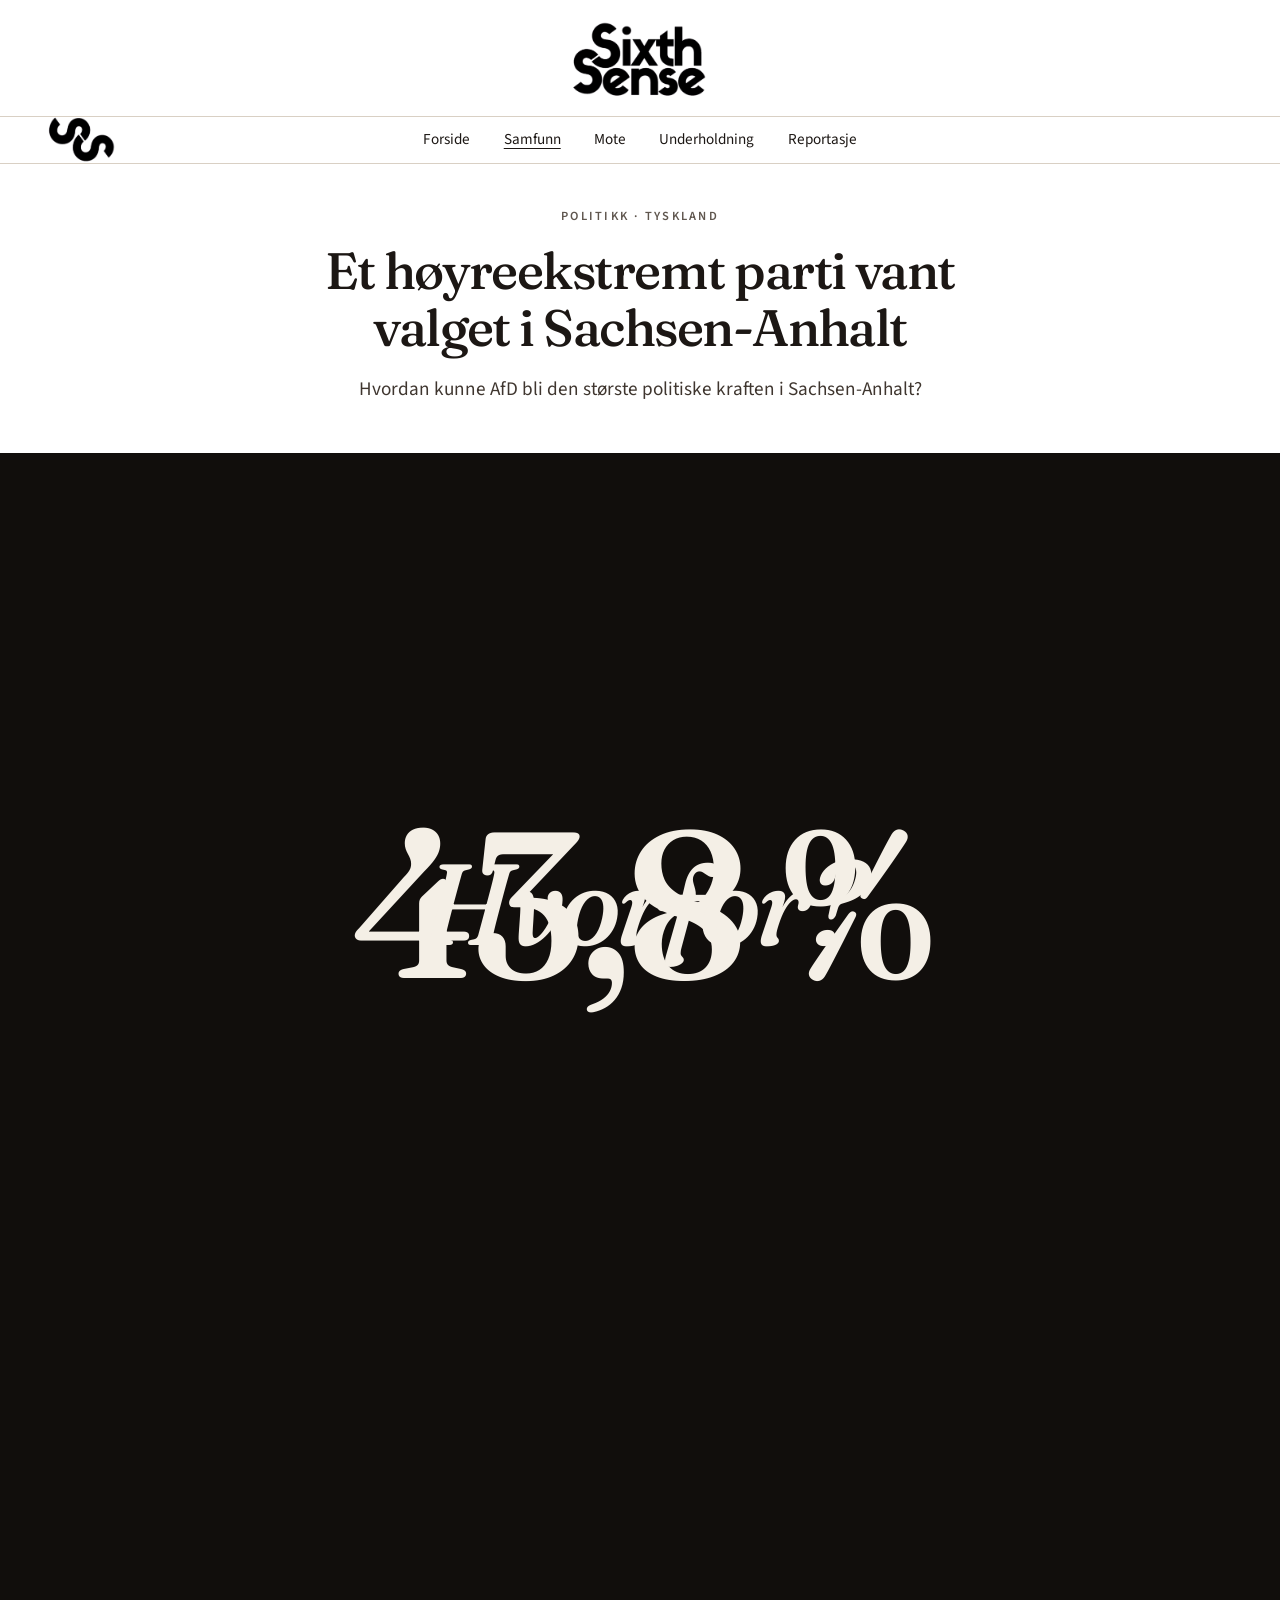
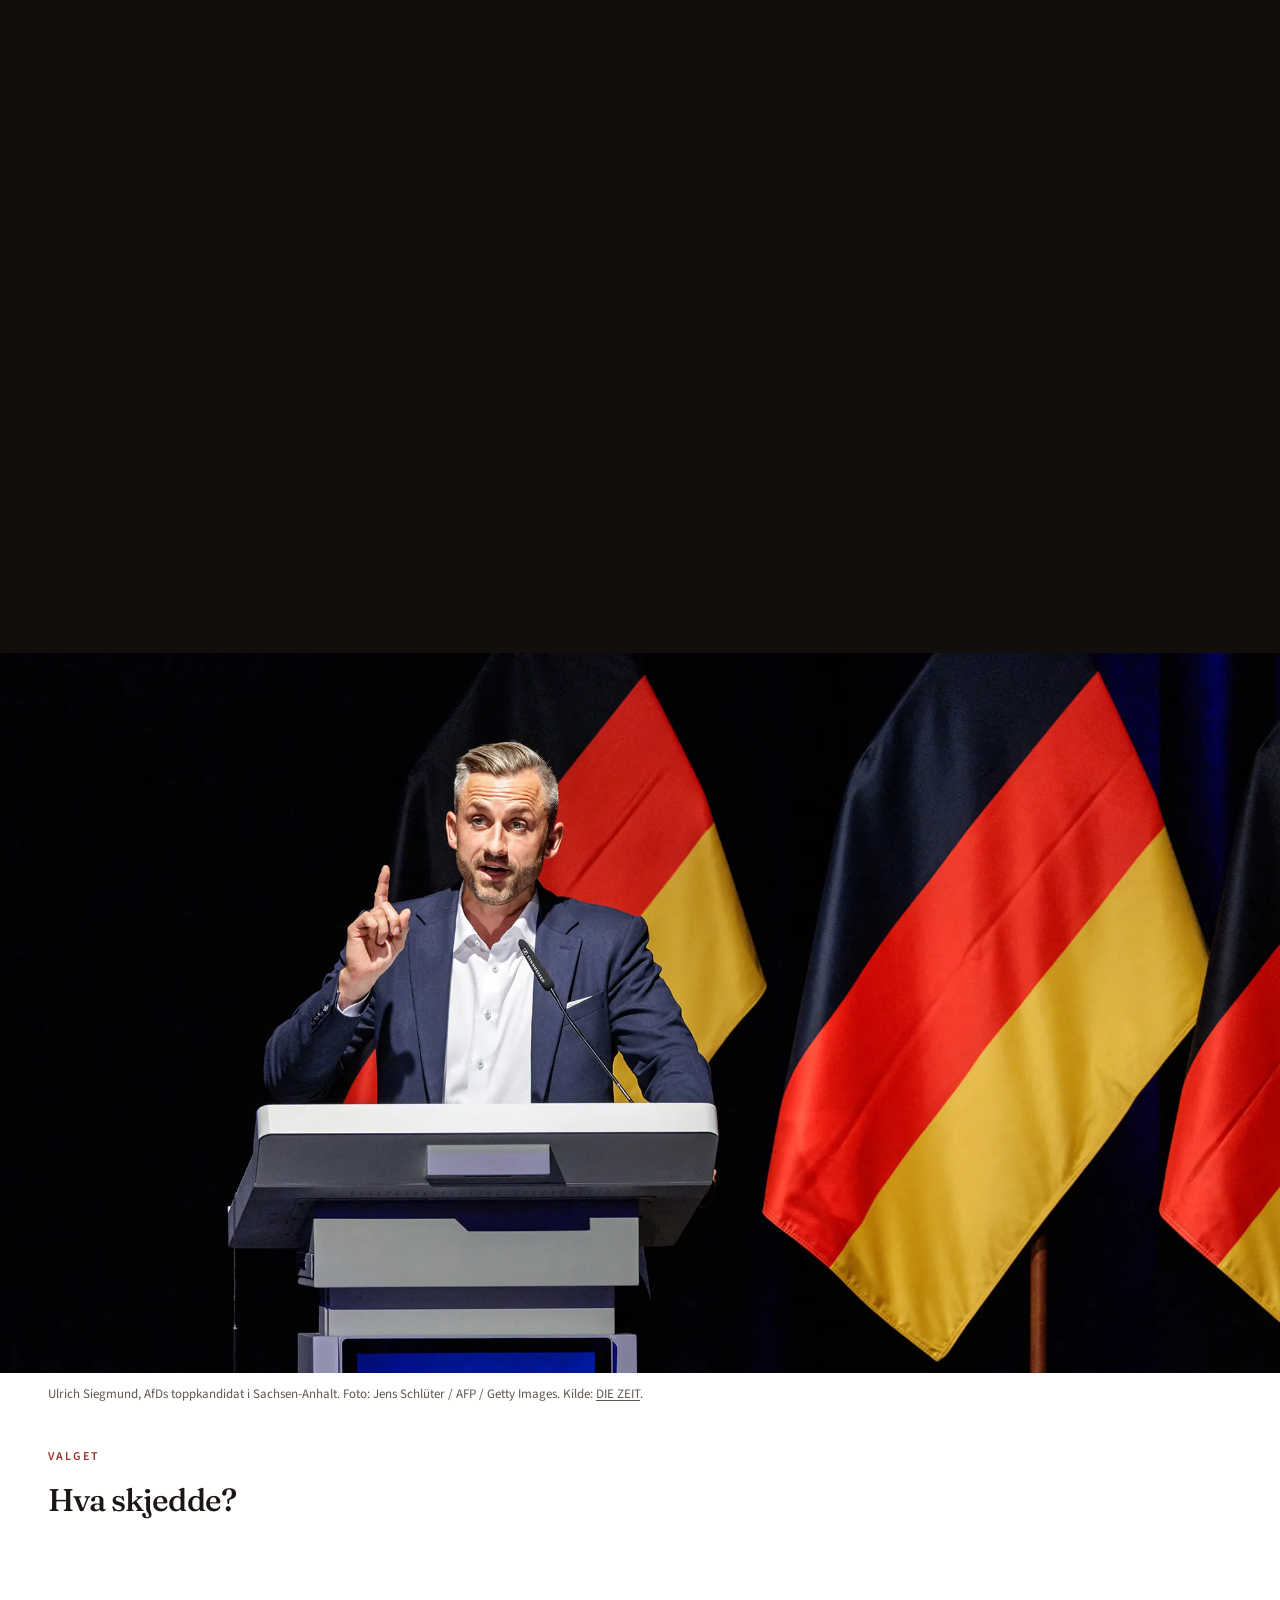
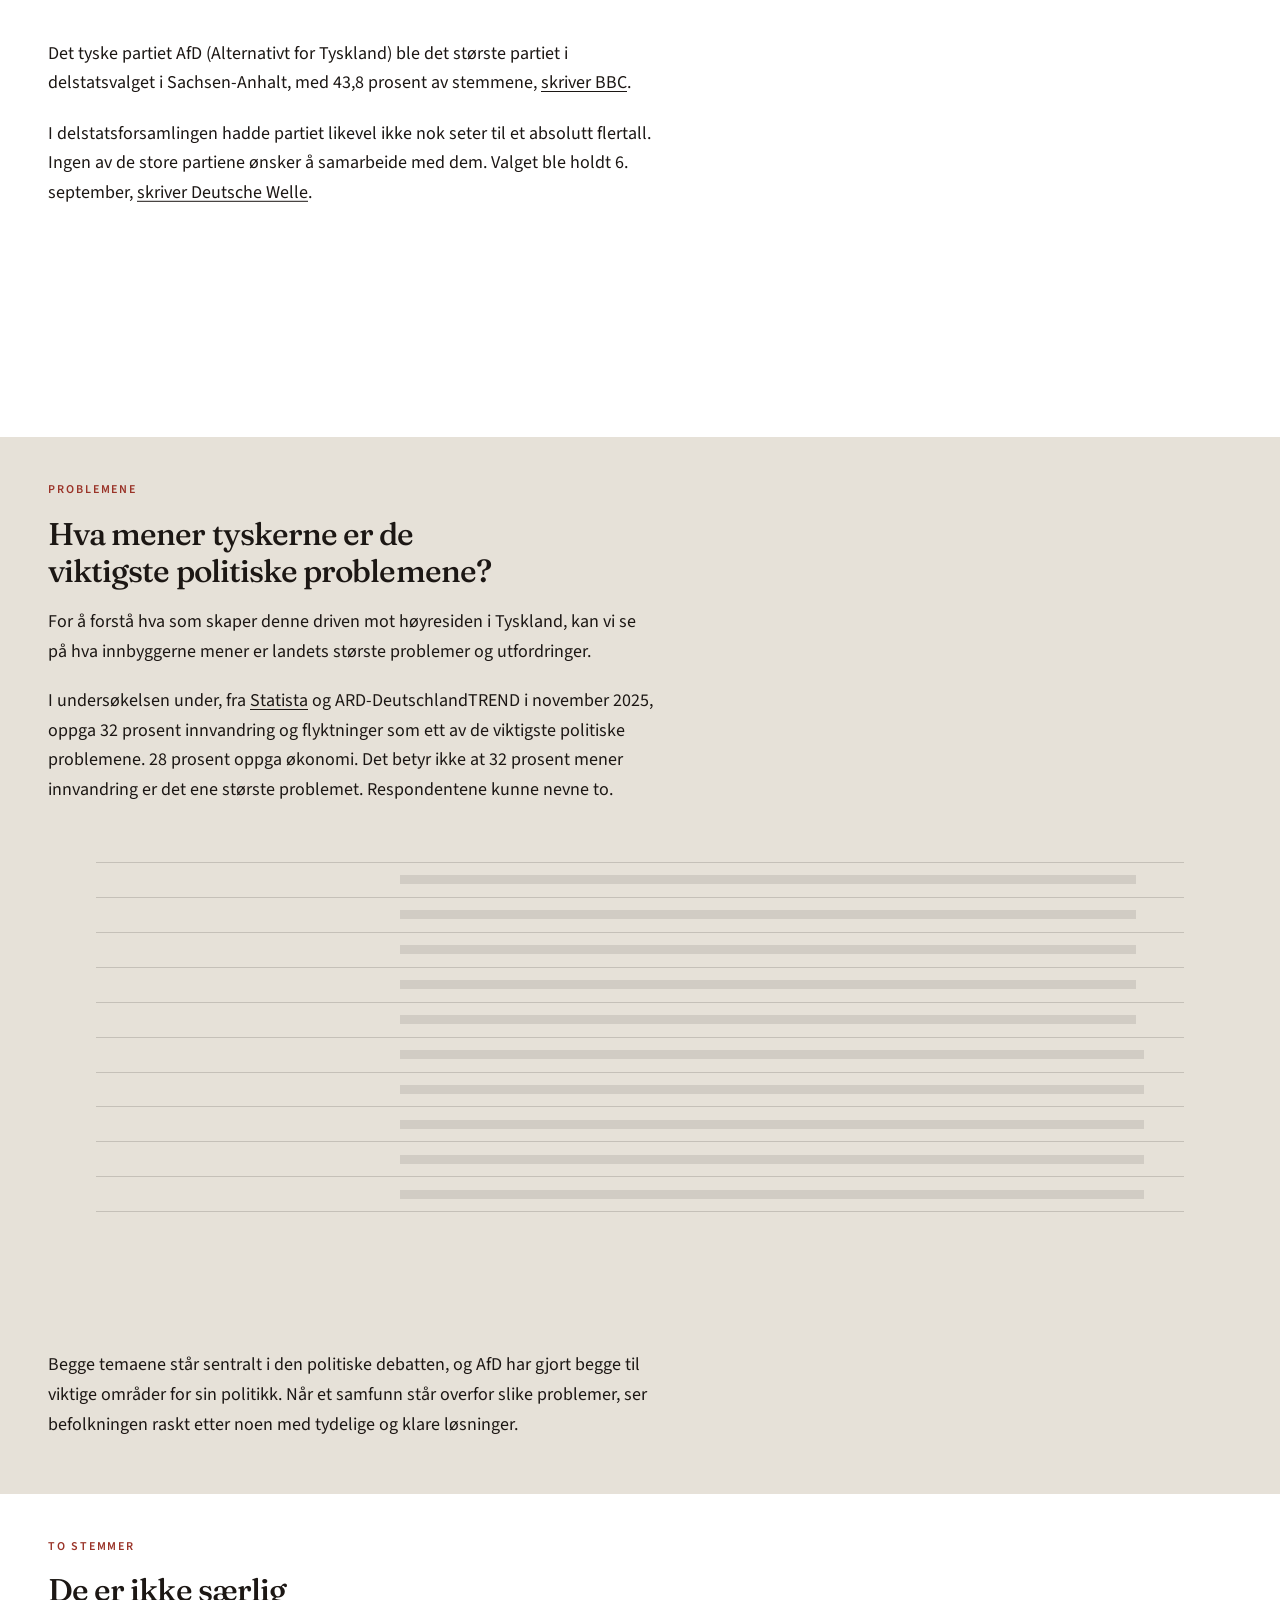
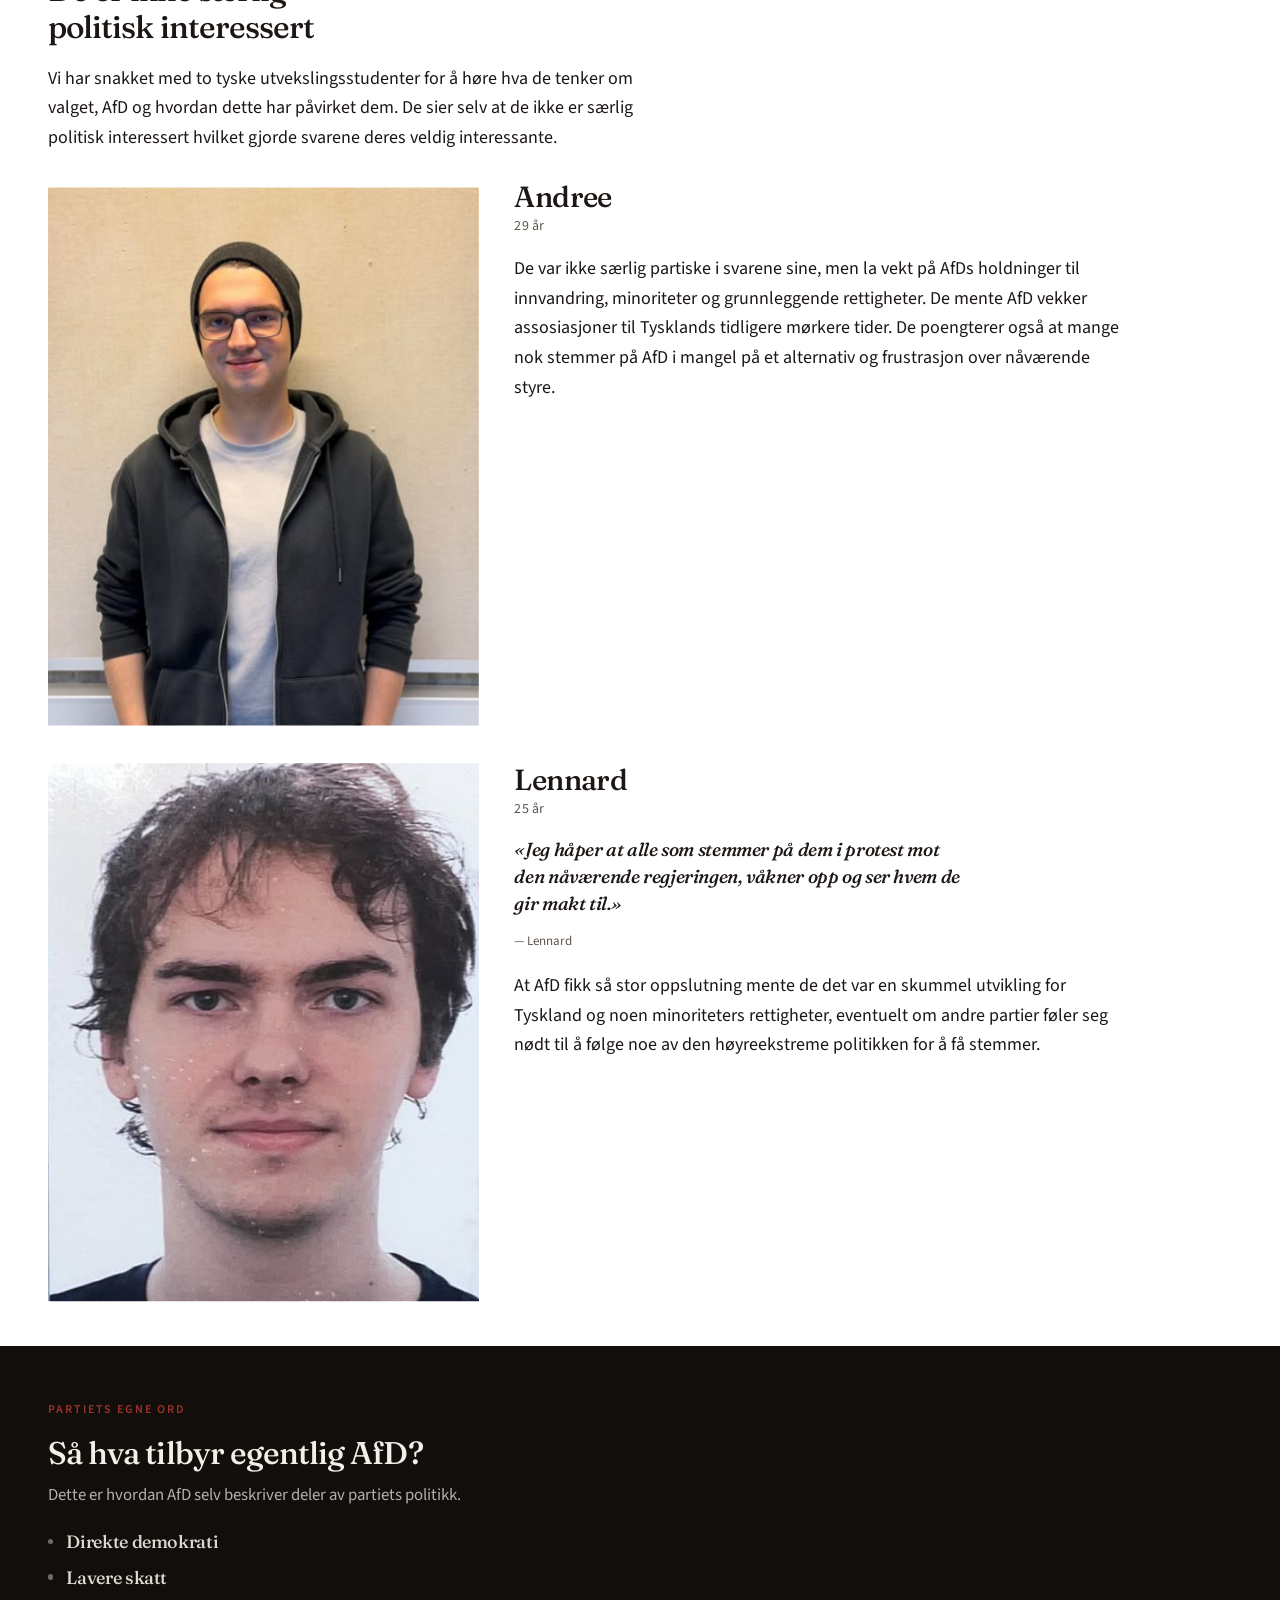
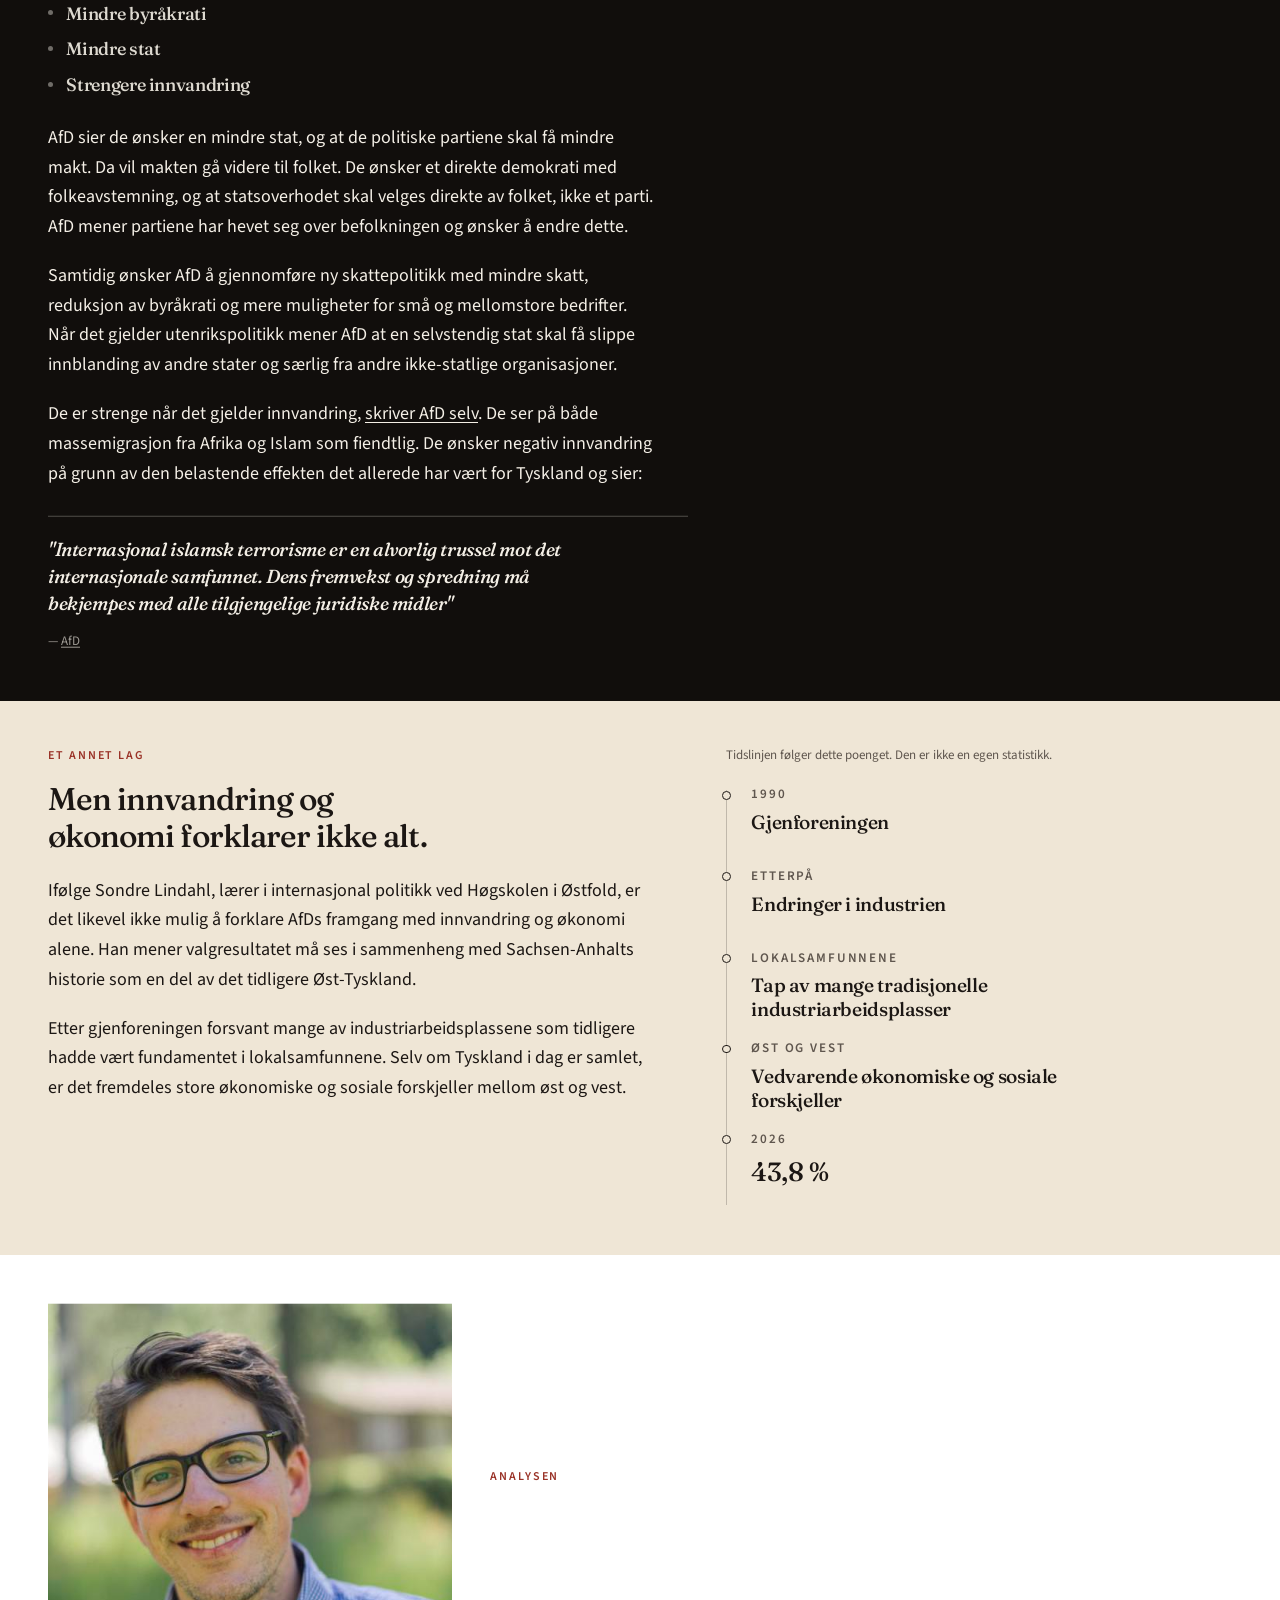
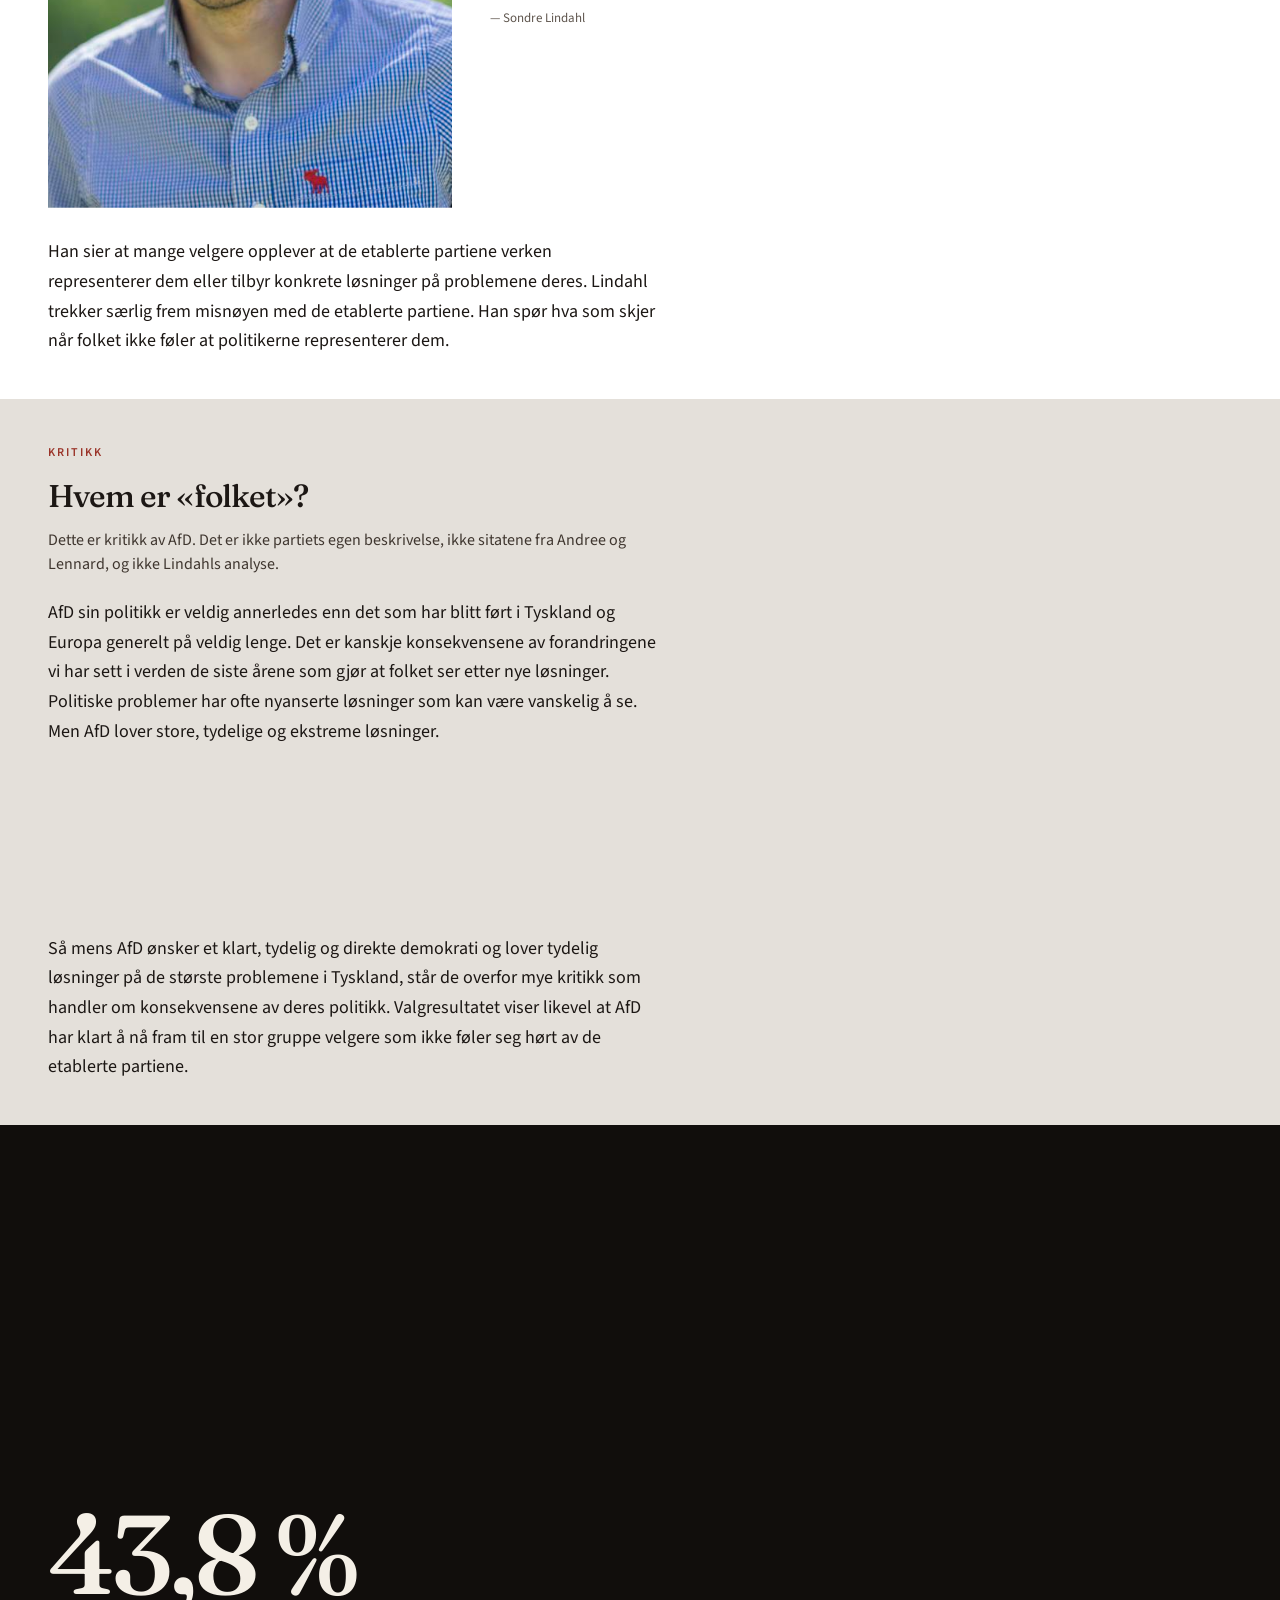
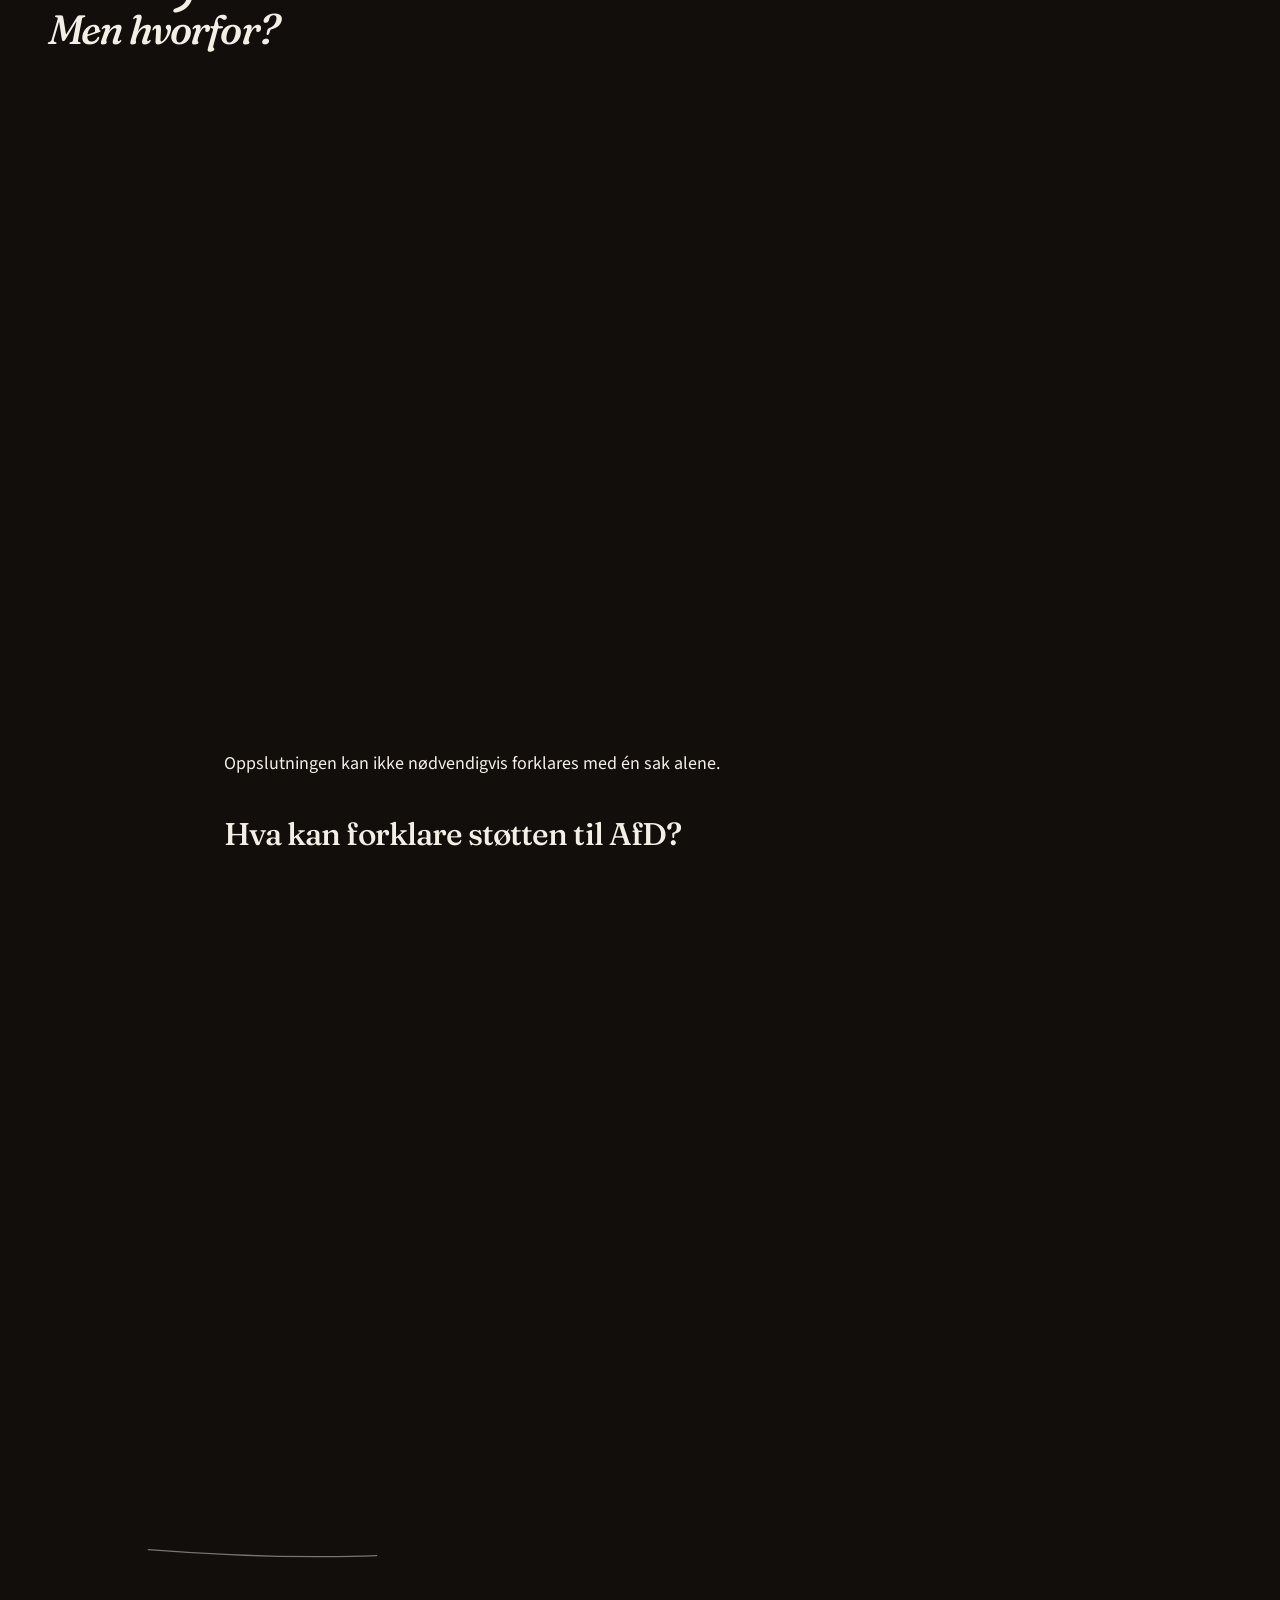
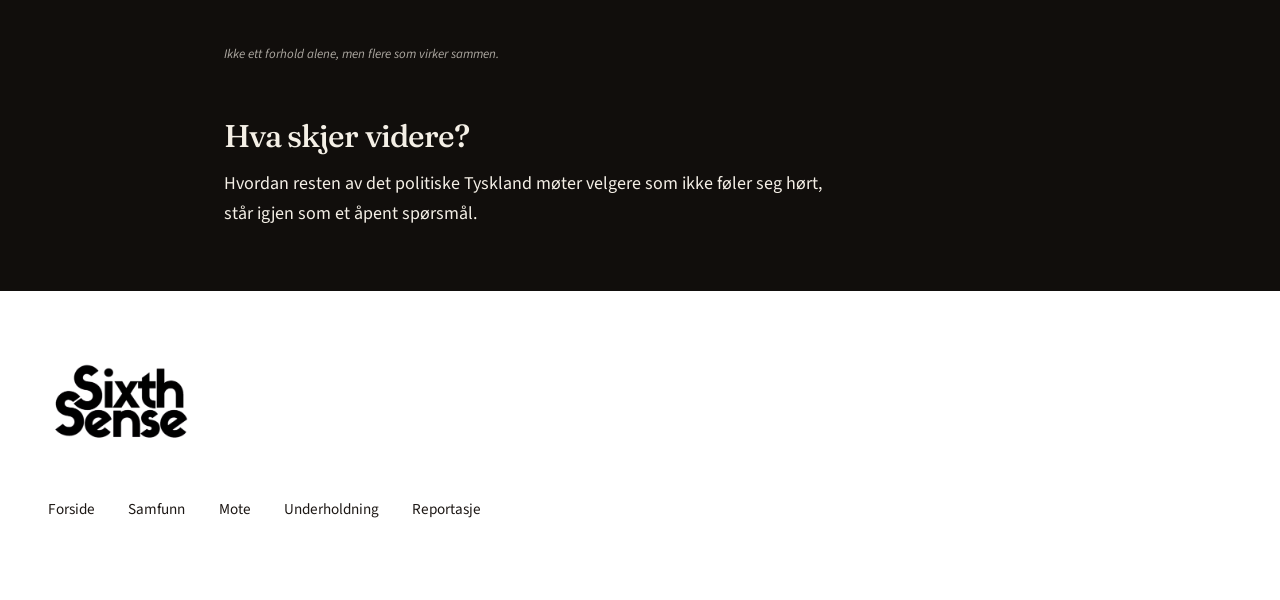
==== commit 46ce9167: "Publish the current website pages, styles, scripts, and images. Co-authored-by: Cursor <cursoragent@" ====
--- a/article1.html
+++ b/article1.html
@@ -28,8 +28,7 @@
   8. Ending
 
   Quotes are copied exactly from the article. Do not smooth them.
-  Image frames are placeholders. Do not add an image address
-  until the real file is in the images/ folder.
+  Photos are in the images/ folder. The lead image is Ulrich.webp.
 
   Scroll scenes read position only. They do not take over the wheel.
 -->
@@ -39,7 +38,7 @@
   <header class="site-header is-on-dark">
     <div class="site-header__brand">
       <a class="logo logo--full" href="index.html" aria-label="Sixth Sense">
-        <img class="logo__img" src="images/sixthsense-black.png" alt="">
+        <img class="logo__img" src="images/sixthsense-black.png" width="1488" height="901" alt="">
       </a>
     </div>
     <div class="site-header__main">
@@ -50,11 +49,11 @@
       </a>
       <nav class="site-nav" id="site-nav" aria-label="Primary">
         <ul>
-          <li><a href="index.html">Home</a></li>
-          <li><a href="article1.html" aria-current="page">Article 1</a></li>
-          <li><a href="article2.html">Article 2</a></li>
-          <li><a href="article3.html">Article 3</a></li>
-          <li><a href="xl-story.html">XL Story</a></li>
+          <li><a href="index.html">Forside</a></li>
+          <li><a href="article1.html" aria-current="page">Samfunn</a></li>
+          <li><a href="article2.html">Mote</a></li>
+          <li><a href="article3.html">Underholdning</a></li>
+          <li><a href="xl-story.html">Reportasje</a></li>
         </ul>
       </nav>
     </div>
@@ -66,7 +65,11 @@
 
   <main id="main" tabindex="-1">
     <article>
-      <h1 class="visually-hidden">Hvorfor? AfD ble største parti i Sachsen-Anhalt med 43,8 prosent, uten absolutt flertall</h1>
+      <header class="story-open" data-header="light">
+        <p class="story-open__kicker">Politikk · Tyskland</p>
+        <h1 class="story-open__title">Et høyreekstremt parti vant valget i Sachsen-Anhalt</h1>
+        <p class="story-open__deck">Hvordan kunne AfD bli den største politiske kraften i Sachsen-Anhalt?</p>
+      </header>
 
       <!-- SECTION 1 — HOOK -->
       <section class="hook" data-scene="hook" data-header="dark" aria-labelledby="hook-title">
@@ -81,10 +84,9 @@
 
       <!-- SECTION 2 — WHAT HAPPENED -->
       <section class="chapter chapter--vote" data-header="light" aria-labelledby="vote-title">
-        <figure class="ph ph--wide">
-          <div class="ph__frame" role="img" aria-label="Placeholder: Sachsen-Anhalt / election">
-            <span class="ph__label">[IMAGE: Sachsen-Anhalt / election]</span>
-          </div>
+        <figure class="vote__photo">
+          <img src="images/Ulrich.webp" alt="Ulrich Siegmund, AfDs toppkandidat i Sachsen-Anhalt, taler fra en talerstol med tyske flagg i bakgrunnen." width="2000" height="1124">
+          <figcaption>Ulrich Siegmund, AfDs toppkandidat i Sachsen-Anhalt. Foto: Jens Schlüter / AFP / Getty Images. Kilde: <a class="source" href="https://www.zeit.de/politik/deutschland/2026-08/ulrich-siegmund-afd-landtagswahl-sachsen-anhalt">DIE ZEIT</a>.</figcaption>
         </figure>
 
         <div class="chapter__intro">
@@ -167,8 +169,7 @@
                 </li>
               </ol>
               <figcaption class="chart__note">
-                <p>Kilde: <a class="source" href="https://www.statista.com/statistics/1478805/most-relevant-political-issues-germany/">Statista</a> / ARD-DeutschlandTREND, november 2025.</p>
-                <p>1&nbsp;300 respondenter. To svar var mulig. Skalaen går fra 0 til 100 prosent.</p>
+                <p>Kilde: <a class="source" href="https://www.statista.com/statistics/1478805/most-relevant-political-issues-germany/">Statista</a> / ARD-DeutschlandTREND, november 2025. Undersøkelsen er basert på 1&nbsp;300 respondenter. Hver respondent kunne velge opptil to svaralternativer.</p>
               </figcaption>
             </figure>
           </div>
@@ -185,7 +186,7 @@
       <section class="chapter chapter--people" data-header="light" aria-labelledby="people-title">
         <div class="chapter__intro">
           <p class="kicker">To stemmer</p>
-          <h2 id="people-title">Andree og Lennard</h2>
+          <h2 id="people-title">De er ikke særlig politisk interessert</h2>
           <div class="prose">
             <p data-fade>Vi har snakket med to tyske utvekslingsstudenter for å høre hva de tenker om valget, AfD og hvordan dette har påvirket dem. De sier selv at de ikke er særlig politisk interessert hvilket gjorde svarene deres veldig interessante.</p>
           </div>
@@ -193,9 +194,7 @@
 
         <div class="person">
           <figure class="person__photo" data-parallax>
-            <div class="ph ph--portrait" role="img" aria-label="Placeholder: Andree portrait">
-              <span class="ph__label">[IMAGE: Andree portrait]</span>
-            </div>
+            <img src="images/Andree.jpg" alt="Portrett av Andree, tysk utvekslingsstudent, i lue, briller og mørk hettegenser." width="480" height="640">
           </figure>
           <div class="person__copy">
             <p class="person__name" data-fade>Andree</p>
@@ -212,9 +211,7 @@
 
         <div class="person">
           <figure class="person__photo" data-parallax>
-            <div class="ph ph--portrait" role="img" aria-label="Placeholder: Lennard portrait">
-              <span class="ph__label">[IMAGE: Lennard portrait]</span>
-            </div>
+            <img src="images/Lennard.jpg" alt="Nærportrett av Lennard, tysk utvekslingsstudent." width="480" height="626">
           </figure>
           <div class="person__copy">
             <p class="person__name" data-fade>Lennard</p>
@@ -305,9 +302,7 @@
         <div class="expert__scroll">
           <div class="expert__pin">
             <figure class="expert__photo" data-parallax>
-              <div class="ph ph--portrait" role="img" aria-label="Placeholder: Sondre Lindahl portrait">
-                <span class="ph__label">[IMAGE: Sondre Lindahl portrait]</span>
-              </div>
+              <img src="images/Sondre.jpg" alt="Portrett av Sondre Lindahl, lærer i internasjonal politikk ved Høgskolen i Østfold, i rutet skjorte og briller." width="960" height="642">
             </figure>
             <div class="expert__quote-wrap">
               <p class="kicker">Analysen</p>
@@ -356,14 +351,26 @@
           <div class="prose prose--on-dark">
             <p data-fade>Oppslutningen kan ikke nødvendigvis forklares med én sak alene.</p>
           </div>
-          <ul class="ending__themes">
-            <li data-fade>Innvandring</li>
-            <li data-fade>Økonomi</li>
-            <li data-fade>Misnøye med de etablerte partiene</li>
-            <li data-fade>Regional historie</li>
-            <li data-fade>Politisk representasjon</li>
-            <li data-fade>AfDs politiske budskap</li>
-          </ul>
+          <figure class="flow">
+            <h2 class="flow__title">Hva kan forklare støtten til AfD?</h2>
+            <div class="flow__stage">
+              <svg class="flow__art flow__art--desk" viewBox="0 0 1000 680" aria-hidden="true">
+                <path class="flow__stroke" pathLength="1" d="M48 118 C58 72 110 56 200 62 C320 72 410 92 500 118 C680 158 880 190 740 255 C660 315 400 335 230 375 C100 415 320 445 640 485 C770 530 560 575 420 612 C270 632 150 628 48 620" />
+              </svg>
+              <svg class="flow__art flow__art--palm" viewBox="0 0 400 920" aria-hidden="true">
+                <path class="flow__stroke" pathLength="1" d="M28 130 C36 80 70 62 130 70 C210 82 270 120 270 190 C270 270 260 310 240 360 C210 440 70 470 120 520 C170 590 250 620 250 690 C250 770 210 800 180 840 C140 885 70 890 36 860" />
+              </svg>
+              <ol class="flow__stops">
+                <li class="flow__stop flow__stop--inn"><span class="flow__name">Innvandring</span></li>
+                <li class="flow__stop flow__stop--okonomi"><span class="flow__name">Økonomi</span></li>
+                <li class="flow__stop flow__stop--budskap"><span class="flow__name">AfDs politiske budskap</span></li>
+                <li class="flow__stop flow__stop--historie"><span class="flow__name">Regional historie</span></li>
+                <li class="flow__stop flow__stop--representasjon"><span class="flow__name">Politisk representasjon</span></li>
+                <li class="flow__stop flow__stop--misnoye"><span class="flow__name">Misnøye med de etablerte partiene</span></li>
+              </ol>
+            </div>
+            <figcaption class="flow__note">Ikke ett forhold alene, men flere som virker sammen.</figcaption>
+          </figure>
           <div class="ending__next">
             <h2 id="ending-ask" class="ending__ask">Hva skjer videre?</h2>
             <div class="prose prose--on-dark">
@@ -378,19 +385,16 @@
 
   <footer class="site-footer">
     <div class="site-footer__inner">
-      <div>
-        <a class="logo" href="index.html">
-          <img class="logo__img" src="images/sixthsense-black.png" alt="Sixth Sense">
-        </a>
-        <p class="site-footer__note">Placeholder colophon. Replace this with your name, the course, and the year.</p>
-      </div>
+      <a class="logo" href="index.html">
+        <img class="logo__img" src="images/sixthsense-black.png" width="1488" height="901" alt="Sixth Sense">
+      </a>
       <nav aria-label="Footer">
         <ul>
-          <li><a href="index.html">Home</a></li>
-          <li><a href="article1.html">Article 1</a></li>
-          <li><a href="article2.html">Article 2</a></li>
-          <li><a href="article3.html">Article 3</a></li>
-          <li><a href="xl-story.html">XL Story</a></li>
+          <li><a href="index.html">Forside</a></li>
+          <li><a href="article1.html">Samfunn</a></li>
+          <li><a href="article2.html">Mote</a></li>
+          <li><a href="article3.html">Underholdning</a></li>
+          <li><a href="xl-story.html">Reportasje</a></li>
         </ul>
       </nav>
     </div>
--- a/css/style.css
+++ b/css/style.css
@@ -52,6 +52,14 @@
   font-family: "Source Sans 3";
   src: url("../fonts/source-sans-3-600.woff2") format("woff2");
   font-weight: 600;
+  font-style: normal;
+  font-display: swap;
+}
+
+@font-face {
+  font-family: "Source Sans 3";
+  src: url("../fonts/source-sans-3-700.woff2") format("woff2");
+  font-weight: 700;
   font-style: normal;
   font-display: swap;
 }
@@ -442,31 +450,85 @@
 -------------------------------------------- */
 
 .cover {
-  padding: clamp(3.2rem, 8vw, 6.5rem) 0 clamp(2.2rem, 5vw, 3.5rem);
+  padding: clamp(2.4rem, 5vh, 4rem) 0 clamp(2rem, 4vh, 3rem);
+}
+
+.cover__intro {
+  display: grid;
+  grid-template-columns: auto minmax(0, 1fr);
+  grid-template-areas:
+    "mark title"
+    "mark copy";
+  align-items: center;
+  justify-content: start;
+  column-gap: clamp(1.25rem, 3vw, 2.75rem);
+  row-gap: 0.9rem;
 }
 
 .cover h1 {
-  max-width: 9em;
-  margin-top: 0.85rem;
-  font-size: clamp(3.1rem, 7.6vw, 6.5rem);
-  line-height: 0.9;
-}
-
-.cover__grid {
-  display: grid;
-  gap: 2rem;
-  align-items: end;
-}
-
-.cover__aside {
-  display: grid;
-  gap: 0.4rem;
-  margin: 0;
-  padding: 0.85rem 0 0;
-  border-top: 1px solid var(--line-soft);
-  list-style: none;
-  color: var(--muted);
-  font-size: 1rem;
+  grid-area: title;
+  max-width: 11em;
+  margin-top: 0;
+  font-size: clamp(2.55rem, 8vw, 3.4rem);
+  line-height: 0.98;
+}
+
+@media (min-width: 1040px) {
+  .cover h1 {
+    max-width: none;
+    font-size: clamp(1.85rem, 2.15vw, 2.85rem);
+    line-height: 1.05;
+    white-space: nowrap;
+  }
+}
+
+.cover__lead {
+  grid-area: copy;
+  margin-top: 0;
+  max-width: 34rem;
+  padding-left: 1rem;
+  border-left: 2px solid var(--accent);
+  color: var(--ink-soft);
+  font-size: 1.125rem;
+  line-height: 1.55;
+}
+
+/* Same crop and turn as the header mark, at a larger size. */
+.cover__mark {
+  --mark: clamp(3.35rem, 4.4vw, 4.85rem);
+  grid-area: mark;
+  position: relative;
+  width: calc(var(--mark) * 655 / 445);
+  height: var(--mark);
+  justify-self: start;
+  overflow: hidden;
+}
+
+.cover__mark img {
+  position: absolute;
+  width: calc(var(--mark) * 728 / 445);
+  height: calc(var(--mark) * 902 / 445);
+  max-width: none;
+  left: calc(var(--mark) * -46 / 445);
+  top: calc(var(--mark) * -209 / 445);
+  transform: rotate(90deg);
+  transform-origin: center center;
+}
+
+@media (max-width: 880px) {
+  .cover__intro {
+    grid-template-columns: 1fr;
+    grid-template-areas:
+      "mark"
+      "title"
+      "copy";
+    justify-items: start;
+  }
+
+  .cover__mark {
+    --mark: 3.35rem;
+    justify-self: center;
+  }
 }
 
 .featured {
@@ -516,7 +578,7 @@
 
 .index-list h2 {
   padding-top: clamp(2rem, 5vw, 3rem);
-  font-size: clamp(2rem, 4vw, 2.8rem);
+  font-size: clamp(1.75rem, 3.4vw, 2.45rem);
 }
 
 .index-list ol {
@@ -527,11 +589,11 @@
 
 .story-row {
   display: grid;
-  grid-template-columns: 4.5rem minmax(0, 1fr) minmax(14rem, 22rem);
+  grid-template-columns: 3rem minmax(0, 1fr) minmax(14rem, 22rem);
   grid-template-areas: "num text image";
-  gap: 1.25rem 2rem;
+  gap: 1.15rem 1.15rem;
   align-items: center;
-  padding: 1.6rem 0;
+  padding: 1.75rem 0;
   border-top: 1px solid var(--line-soft);
   color: inherit;
   text-decoration: none;
@@ -543,10 +605,13 @@
 
 .story-row__num {
   grid-area: num;
+  padding-top: 0.28rem;
+  color: var(--muted);
   font-family: var(--serif);
   font-style: italic;
-  font-size: 1.8rem;
+  font-size: 1.15rem;
   letter-spacing: -0.03em;
+  line-height: 1;
 }
 
 .story-row__text {
@@ -554,14 +619,26 @@
 }
 
 .story-row h3 {
-  font-size: clamp(1.55rem, 2.4vw, 2.15rem);
+  color: var(--ink);
+  font-size: clamp(1.75rem, 2.6vw, 2.35rem);
+}
+
+.nobr {
+  white-space: nowrap;
 }
 
 .story-row p {
-  margin-top: 0.55rem;
+  margin-top: 0.7rem;
   max-width: 40em;
+  color: var(--ink-soft);
+  font-size: 1.05rem;
+  line-height: 1.55;
+}
+
+.story-row .text-link {
+  margin-top: 0.8rem;
   color: var(--muted);
-  font-size: 1.05rem;
+  letter-spacing: 0.12em;
 }
 
 .story-row .frame {
@@ -619,12 +696,70 @@
   aspect-ratio: 3 / 2;
 }
 
+.story-row .frame--varighet > img {
+  object-position: center 97%;
+}
+
+.story-row .frame--gta {
+  background-color: #100816;
+  background-image: none;
+  container-type: inline-size;
+}
+
+.frame-gta {
+  position: absolute;
+  inset: 0;
+  display: flex;
+  flex-direction: column;
+  align-items: center;
+  justify-content: center;
+  gap: 0.45rem;
+  background:
+    radial-gradient(ellipse 72% 58% at 50% 46%, rgba(255, 61, 138, 0.46), transparent 66%),
+    radial-gradient(ellipse 46% 42% at 76% 64%, rgba(255, 122, 60, 0.3), transparent 64%),
+    #100816;
+}
+
+.story-row .frame-gta__label {
+  margin: 0;
+  color: #ffd2b4;
+  font-family: var(--sans);
+  font-size: 0.72rem;
+  font-weight: 700;
+  letter-spacing: 0.2em;
+  line-height: 1;
+  text-transform: uppercase;
+}
+
+.story-row .frame-gta__price {
+  position: relative;
+  z-index: 1;
+  display: flex;
+  align-items: baseline;
+  gap: 0.12em;
+  margin: 0;
+  color: #fff6ee;
+  font-family: var(--serif);
+  font-size: 22cqw;
+  font-weight: 500;
+  letter-spacing: -0.06em;
+  line-height: 0.85;
+}
+
+.story-row .frame-gta__price span:last-child {
+  color: #ffc56b;
+  font-size: 0.34em;
+  letter-spacing: 0.16em;
+}
+
 .story-row .frame > img,
+.story-row .frame-gta,
 .featured__link .frame > img {
   transition: transform 0.8s var(--ease);
 }
 
 .story-row:hover .frame > img,
+.story-row:hover .frame-gta,
 .featured__link:hover .frame > img {
   transform: scale(1.035);
 }
@@ -720,45 +855,53 @@
 
 .site-footer {
   margin-top: clamp(3.5rem, 9vw, 6.5rem);
-  padding: clamp(2.2rem, 5vw, 3.5rem) 0;
-  border-top: 1px solid var(--line);
+  padding: clamp(2.6rem, 6vw, 4rem) 0 clamp(3rem, 7vw, 4.75rem);
+  background: #ffffff;
+  color: var(--ink);
+  border-top: 0;
 }
 
 .site-footer__inner {
-  display: grid;
-  gap: 1.5rem;
+  display: flex;
+  flex-direction: column;
+  align-items: flex-start;
+  gap: clamp(2rem, 4vw, 3.15rem);
 }
 
 .site-footer .logo {
-  align-items: center;
+  align-items: flex-start;
 }
 
 .site-footer .logo__img {
-  height: clamp(3.8rem, 7vw, 4.6rem);
+  height: clamp(4.15rem, 7vw, 5.75rem);
   width: auto;
-}
-
-.site-footer__note {
-  max-width: 28em;
-  margin-top: 0.75rem;
-  color: var(--muted);
 }
 
 .site-footer ul {
   display: flex;
   flex-wrap: wrap;
-  gap: 0.55rem 1.2rem;
+  align-items: center;
+  justify-content: flex-start;
+  gap: clamp(1.1rem, 2.6vw, 2.5rem);
+  margin: 0;
   padding: 0;
   list-style: none;
 }
 
 .site-footer a {
+  color: var(--ink);
   text-decoration: none;
 }
 
-.site-footer a:hover {
+.site-footer nav a {
+  font-size: 0.95rem;
+  white-space: nowrap;
+}
+
+.site-footer nav a:hover {
   text-decoration: underline;
-  text-underline-offset: 0.25em;
+  text-underline-offset: 0.28em;
+  text-decoration-thickness: 1px;
 }
 
 /* --------------------------------------------
@@ -766,17 +909,6 @@
 -------------------------------------------- */
 
 @media (min-width: 900px) {
-  .cover__grid {
-    grid-template-columns: minmax(0, 1fr) 16rem;
-    gap: 3rem;
-  }
-
-  .cover__aside {
-    padding: 0 0 0.35rem 1.5rem;
-    border-top: 0;
-    border-left: 1px solid var(--line-soft);
-  }
-
   .featured__link {
     grid-template-columns: 1.3fr 0.9fr;
   }
@@ -879,6 +1011,27 @@
       "image image"
       "num text";
     align-items: start;
+    gap: 0.95rem 0.75rem;
+    padding: 1.5rem 0;
+  }
+
+  .story-row__num {
+    padding-top: 0.18rem;
+    font-size: 1rem;
+  }
+
+  .story-row h3 {
+    font-size: 1.5rem;
+  }
+
+  .story-row p {
+    margin-top: 0.55rem;
+    font-size: 1rem;
+    line-height: 1.5;
+  }
+
+  .story-row .text-link {
+    margin-top: 0.7rem;
   }
 
   .frame--feature {
@@ -896,12 +1049,66 @@
   }
 
   .story-row .frame > img,
+  .story-row .frame-gta,
   .featured__link .frame > img {
     transition: none;
   }
 
   .story-row:hover .frame > img,
+  .story-row:hover .frame-gta,
   .featured__link:hover .frame > img {
     transform: none;
   }
 }
+
+/* --------------------------------------------
+   Failed images
+   The frame keeps its size. A short note sits inside
+   it, so a missing file does not leave a blank gap
+   or push the text around it.
+-------------------------------------------- */
+
+img.is-broken {
+  opacity: 0;
+}
+
+.img-fallback-host,
+.logo.has-img-fallback {
+  position: relative;
+}
+
+.img-fallback-host {
+  width: 100%;
+}
+
+.img-fallback {
+  position: absolute;
+  z-index: 4;
+  left: 0.75rem;
+  right: 0.75rem;
+  bottom: 0.75rem;
+  margin: 0;
+  padding: 0.4rem 0.65rem;
+  border-radius: 2px;
+  background: rgba(255, 252, 248, 0.92);
+  color: #3d342c;
+  font-family: var(--sans);
+  font-size: 0.75rem;
+  font-weight: 600;
+  letter-spacing: 0.01em;
+  line-height: 1.35;
+  text-align: center;
+  text-transform: none;
+  pointer-events: none;
+}
+
+.img-fallback--logo {
+  inset: 0;
+  display: flex;
+  align-items: center;
+  justify-content: center;
+  padding: 0.2rem;
+  background: transparent;
+  font-size: 0.68rem;
+  font-weight: 600;
+}
--- a/css/article1.css
+++ b/css/article1.css
@@ -3,9 +3,11 @@
   ------------------------------
   Loaded only by article1.html, after css/style.css.
 
-  Eight sections. Four of them are pinned while the page
-  scrolls vertically: the hook, the chart, AfD's own phrases,
-  and the opening of the ending.
+  Eight sections. Three of them are pinned while the page
+  scrolls vertically: the hook, AfD's own phrases,
+  and the opening of the ending. The chart and the expert
+  portrait sit in the reading flow, so they do not leave
+  a viewport of empty space.
 
   Change the --scene-* heights if a part feels too long.
   The script reads the real height, so you do not need to
@@ -18,16 +20,22 @@
 */
 
 .page-afd {
-  --scene-hook: 220vh;
-  --scene-chart: 190vh;
-  --scene-policy: 230vh;
-  --scene-expert: 190vh;
-  --scene-ending: 160vh;
+  --scene-hook: 200vh;
+  --scene-ending: 136vh;
 
   --stone: #e6e1d8;
   --east: #efe6d6;
   --critic: #e4e0da;
-  --placeholder: #2a2623;
+
+  /* One serif for headings and quotes, one sans for reading text. */
+  --afd-title: clamp(2.15rem, 4.2vw, 3.2rem);
+  --afd-h2: clamp(1.9rem, 2.45vw, 2.5rem);
+  --afd-name: clamp(1.82rem, 2.15vw, 2rem);
+  --afd-quote: clamp(1.18rem, 1.35vw, 1.38rem);
+  --afd-expert: clamp(1.32rem, 1.8vw, 1.65rem);
+  --afd-body: 1.125rem;
+  --afd-caption: 0.8125rem;
+  --afd-gap: 1.35rem;
 
   padding-top: 0;
   background: var(--canvas);
@@ -40,7 +48,8 @@
 
 .page-afd .site-footer {
   margin-top: 0;
-  background: var(--canvas);
+  background: #ffffff;
+  color: var(--ink);
 }
 
 .page-afd .site-header.is-on-dark {
@@ -49,13 +58,15 @@
 }
 
 .page-afd .prose p + p {
-  margin-top: 1.15em;
+  margin-top: 1.08em;
 }
 
 .prose {
-  max-width: var(--measure);
-  font-size: 1.2rem;
-  line-height: 1.55;
+  max-width: 38rem;
+  font-family: var(--sans);
+  font-size: var(--afd-body);
+  font-weight: 400;
+  line-height: 1.65;
 }
 
 .prose--on-dark {
@@ -65,17 +76,92 @@
 .chapter__intro {
   width: min(var(--page), calc(100% - (2 * var(--gutter))));
   margin-inline: auto;
-  padding-block: clamp(4.5rem, 12vh, 8rem);
+  padding-block: clamp(2.2rem, 4.8vh, 3.5rem);
+}
+
+.chapter--problems > .chapter__intro:not(.chapter__intro--after) {
+  padding-bottom: clamp(3rem, 6vh, 4.25rem);
 }
 
 .chapter__intro--after {
-  padding-top: clamp(2rem, 6vh, 4rem);
-}
-
-.chapter__intro h2 {
+  padding-top: clamp(2.15rem, 4.4vh, 3.1rem);
+}
+
+.chapter--problems .chapter__intro--after {
+  padding-bottom: clamp(2.8rem, 6vh, 4.15rem);
+}
+
+.chapter__intro h2,
+.east__grid h2,
+.policy__pin h2,
+.ending__ask {
   max-width: 16em;
-  margin-top: 0.7rem;
-  font-size: clamp(2.4rem, 6vw, 4.6rem);
+  margin-top: 0.95rem;
+  font-family: var(--serif);
+  font-size: var(--afd-h2);
+  font-weight: 500;
+  letter-spacing: -0.03em;
+  line-height: 1.18;
+  text-wrap: balance;
+}
+
+.chapter__intro h2 + .prose,
+.chapter__intro .critic__aside + .prose,
+.vote__num + .prose {
+  margin-top: var(--afd-gap);
+}
+
+.chapter--problems .chapter__intro h2 + .prose,
+.chapter--people .chapter__intro h2 + .prose {
+  margin-top: 1.15rem;
+}
+
+/* --------------------------------------------
+   Opening
+   A centered headline before the dark scroll sequence.
+-------------------------------------------- */
+
+.story-open {
+  display: grid;
+  justify-items: center;
+  width: min(52rem, calc(100% - (2 * var(--gutter))));
+  margin-inline: auto;
+  padding: calc(var(--header-h) + clamp(2.25rem, 5vh, 3.4rem)) 0 clamp(2.6rem, 5.5vh, 3.75rem);
+  text-align: center;
+}
+
+.story-open__kicker {
+  margin: 0;
+  color: var(--muted);
+  font-family: var(--sans);
+  font-size: 0.78rem;
+  font-weight: 600;
+  letter-spacing: 0.18em;
+  line-height: 1.2;
+  text-transform: uppercase;
+}
+
+.story-open__title {
+  max-width: 16em;
+  margin-top: 1.15rem;
+  color: var(--ink);
+  font-family: var(--serif);
+  font-weight: 500;
+  font-size: var(--afd-title);
+  letter-spacing: -0.03em;
+  line-height: 1.12;
+  text-wrap: balance;
+  hyphens: none;
+}
+
+.story-open__deck {
+  max-width: 32em;
+  margin-top: 1.15rem;
+  color: var(--ink-soft);
+  font-family: var(--sans);
+  font-size: 1.2rem;
+  font-weight: 400;
+  line-height: 1.5;
 }
 
 /* --------------------------------------------
@@ -141,12 +227,12 @@
 }
 
 .vote__num {
-  margin: clamp(1.5rem, 4vh, 2.5rem) 0 0.4rem;
+  margin: 1.15rem 0 0;
   font-family: var(--serif);
-  font-size: clamp(5rem, 16vw, 11rem);
+  font-size: clamp(3.25rem, 7vw, 5.75rem);
   font-weight: 500;
-  letter-spacing: -0.05em;
-  line-height: 0.85;
+  letter-spacing: -0.045em;
+  line-height: 0.9;
 }
 
 .js .vote__num {
@@ -155,45 +241,38 @@
 }
 
 /* --------------------------------------------
-   Placeholders
-   Replace the whole .ph block with an <img> later.
+   Photos
+   The lead image keeps its own ratio. Portraits use the
+   existing 4:5 frame and cover, so nothing is stretched.
 -------------------------------------------- */
 
-.ph {
+.vote__photo {
   margin: 0;
 }
 
-.ph__frame,
-.ph--portrait {
-  display: grid;
-  align-items: end;
+.vote__photo img {
   width: 100%;
-  min-height: 12rem;
-  padding: 1rem 1.1rem;
-  background:
-    repeating-linear-gradient(
-      -45deg,
-      rgba(244, 239, 230, 0.14) 0 1px,
-      transparent 1px 12px
-    ),
-    var(--placeholder);
-  color: var(--night-text);
-}
-
-.ph--wide .ph__frame {
-  aspect-ratio: 16 / 8;
-}
-
-.ph--portrait {
+  height: auto;
+}
+
+.vote__photo figcaption {
+  width: min(var(--page), calc(100% - (2 * var(--gutter))));
+  margin-inline: auto;
+  padding-top: 0.75rem;
+  color: var(--muted);
+  font-family: var(--sans);
+  font-size: var(--afd-caption);
+  font-style: normal;
+  line-height: 1.45;
+}
+
+.person__photo img,
+.expert__photo img {
+  width: 100%;
+  height: auto;
   aspect-ratio: 4 / 5;
-}
-
-.ph__label {
-  font-family: var(--sans);
-  font-size: 0.78rem;
-  font-weight: 600;
-  letter-spacing: 0.12em;
-  text-transform: uppercase;
+  object-fit: cover;
+  object-position: center center;
 }
 
 /* --------------------------------------------
@@ -206,17 +285,14 @@
 }
 
 .chart-scroll {
-  height: var(--scene-chart);
+  height: auto;
 }
 
 .chart-pin {
-  position: sticky;
-  top: 0;
-  display: grid;
-  align-items: center;
-  height: 100vh;
-  height: 100dvh;
-  padding: calc(var(--header-h) + 1.25rem) var(--gutter) 1.5rem;
+  position: static;
+  display: block;
+  height: auto;
+  padding: 0.2rem var(--gutter) clamp(1.15rem, 2.6vh, 1.7rem);
 }
 
 .chart {
@@ -245,8 +321,9 @@
 
 .chart__label,
 .chart__pct {
-  font-size: 0.98rem;
-  line-height: 1.25;
+  font-family: var(--sans);
+  font-size: 0.95rem;
+  line-height: 1.35;
 }
 
 .js .chart__label,
@@ -278,13 +355,14 @@
 }
 
 .chart__note {
-  margin-top: 1.1rem;
+  max-width: 42rem;
+  margin-top: 1.35rem;
+  padding-top: 0.85rem;
+  border-top: 1px solid rgba(28, 23, 20, 0.12);
   color: var(--muted);
-  font-size: 0.95rem;
-}
-
-.chart__note p + p {
-  margin-top: 0.15rem;
+  font-family: var(--sans);
+  font-size: var(--afd-caption);
+  line-height: 1.5;
 }
 
 /* --------------------------------------------
@@ -296,17 +374,17 @@
 }
 
 .chapter--people .chapter__intro {
-  padding-bottom: clamp(2rem, 5vh, 3rem);
+  padding-bottom: clamp(1.35rem, 3vh, 2rem);
 }
 
 .person {
   display: grid;
-  grid-template-columns: minmax(16rem, 0.82fr) minmax(0, 1.15fr);
-  gap: clamp(1.5rem, 4vw, 4.5rem);
+  grid-template-columns: minmax(14rem, 0.72fr) minmax(0, 1.2fr);
+  gap: clamp(1.5rem, 2.8vw, 2.75rem);
   align-items: start;
   width: min(var(--page), calc(100% - (2 * var(--gutter))));
   margin-inline: auto;
-  padding-bottom: clamp(5rem, 14vh, 9rem);
+  padding-bottom: clamp(2.35rem, 5vh, 3.5rem);
 }
 
 .person__photo {
@@ -316,52 +394,57 @@
   margin: 0;
 }
 
-.js .person__photo .ph__frame {
+.js .person__photo img {
   transform: translateY(var(--shift, 0px));
 }
 
 .person__name {
+  font-family: var(--serif);
+  font-size: var(--afd-name);
+  font-weight: 500;
+  letter-spacing: -0.02em;
+  line-height: 1.15;
+}
+
+.person__age {
+  margin-top: 0.22rem;
+  color: var(--muted);
   font-family: var(--sans);
-  font-size: clamp(2.8rem, 6vw, 5.2rem);
-  font-weight: 600;
-  letter-spacing: 0.06em;
-  line-height: 0.9;
-  text-transform: uppercase;
-}
-
-.person__age {
-  margin-top: 0.45rem;
-  color: var(--muted);
+  font-size: 0.875rem;
+  font-weight: 400;
+  letter-spacing: 0.01em;
+  line-height: 1.3;
+}
+
+.person__copy .prose {
+  margin-top: 1.2rem;
+}
+
+.person__quote {
+  max-width: 28rem;
+  margin-top: 1.2rem;
+}
+
+.person__quote p,
+.policy__quote p {
   font-family: var(--serif);
+  font-size: var(--afd-quote);
   font-style: italic;
-  font-size: 1.35rem;
-}
-
-.person__copy .prose {
-  margin-top: 1.6rem;
-}
-
-.person__quote {
-  max-width: 18em;
-  margin-top: clamp(2rem, 5vh, 3.5rem);
-}
-
-.person__quote p {
-  font-family: var(--serif);
-  font-size: clamp(1.7rem, 3vw, 2.55rem);
   font-weight: 500;
-  letter-spacing: -0.03em;
-  line-height: 1.22;
+  letter-spacing: -0.02em;
+  line-height: 1.42;
 }
 
 .person__quote footer,
 .policy__quote footer,
 .expert__quote footer {
-  margin-top: 1rem;
+  margin-top: 0.85rem;
   color: var(--muted);
   font-family: var(--sans);
-  font-size: 0.95rem;
+  font-size: var(--afd-caption);
   font-style: normal;
+  font-weight: 400;
+  letter-spacing: 0;
 }
 
 /* --------------------------------------------
@@ -374,73 +457,95 @@
 }
 
 .policy__scroll {
-  height: var(--scene-policy);
+  height: auto;
 }
 
 .policy__pin {
-  position: sticky;
-  top: 0;
+  position: static;
   display: flex;
   flex-direction: column;
-  justify-content: center;
-  height: 100vh;
-  height: 100dvh;
-  padding: calc(var(--header-h) + 1rem) var(--gutter) 2rem;
-  overflow: hidden;
+  justify-content: flex-start;
+  width: min(var(--page), calc(100% - (2 * var(--gutter))));
+  height: auto;
+  margin-inline: auto;
+  padding: clamp(2.5rem, 6vh, 3.75rem) 0 0;
+  overflow: visible;
 }
 
 .policy__pin h2 {
-  max-width: 12em;
-  margin-top: 0.55rem;
-  font-size: clamp(2rem, 4.5vw, 3.4rem);
+  max-width: 14em;
 }
 
 .policy__label {
-  max-width: 36rem;
-  margin-top: 0.8rem;
+  max-width: 34rem;
+  margin-top: 0.75rem;
   color: rgba(244, 239, 230, 0.72);
+  font-family: var(--sans);
   font-size: 1.05rem;
+  line-height: 1.5;
 }
 
 .policy__words {
-  margin: clamp(1.4rem, 4vh, 2.4rem) 0 0;
+  display: flex;
+  flex-direction: column;
+  gap: 0.78rem;
+  width: min(28rem, 100%);
+  margin: 1.35rem 0 0;
   padding: 0;
   list-style: none;
 }
 
 .policy__word {
+  position: relative;
+  padding-left: 1.15rem;
   font-family: var(--serif);
-  font-size: clamp(1.7rem, 5.6vw, 4.4rem);
+  font-size: clamp(1.12rem, 1.35vw, 1.28rem);
   font-weight: 500;
-  letter-spacing: -0.04em;
-  line-height: 1.02;
-  text-transform: uppercase;
+  letter-spacing: -0.02em;
+  line-height: 1.3;
+}
+
+.policy__word::before {
+  content: "";
+  position: absolute;
+  left: 0;
+  top: 0.48em;
+  width: 0.32rem;
+  height: 0.32rem;
+  border-radius: 50%;
+  background: rgba(244, 239, 230, 0.42);
 }
 
 .js .policy__word {
+  color: rgba(244, 239, 230, 0.9);
   opacity: var(--shown, 0);
-  transform: translateY(calc((1 - var(--shown, 0)) * 0.8rem));
+  transform: translateY(calc((1 - var(--shown, 0)) * 0.28rem));
+}
+
+.js .policy__word.is-current {
+  color: var(--night-text);
+}
+
+.js .policy__word.is-current::before {
+  background: var(--accent);
 }
 
 .policy__text {
   width: min(var(--page), calc(100% - (2 * var(--gutter))));
   margin-inline: auto;
-  padding-bottom: clamp(4.5rem, 12vh, 8rem);
+  padding-top: 1.65rem;
+  padding-bottom: clamp(2.5rem, 5.5vh, 3.75rem);
 }
 
 .policy__quote {
   max-width: 40rem;
-  margin-top: clamp(2rem, 5vh, 3rem);
+  margin-top: clamp(1.35rem, 3vh, 2rem);
   padding-top: 1.25rem;
   border-top: 1px solid rgba(244, 239, 230, 0.28);
 }
 
 .policy__quote p {
-  font-family: var(--serif);
-  font-size: clamp(1.45rem, 2.6vw, 2.05rem);
-  font-weight: 500;
-  letter-spacing: -0.03em;
-  line-height: 1.28;
+  max-width: 34rem;
 }
 
 .policy__quote footer {
@@ -458,24 +563,24 @@
 .east__grid {
   display: grid;
   grid-template-columns: minmax(0, 1fr) minmax(16rem, 0.8fr);
-  gap: clamp(2rem, 6vw, 6rem);
+  gap: clamp(1.75rem, 3.5vw, 3.25rem);
   align-items: start;
   width: min(var(--page), calc(100% - (2 * var(--gutter))));
   margin-inline: auto;
-  padding-block: clamp(4.5rem, 12vh, 8rem);
+  padding-block: clamp(2.35rem, 5vh, 3.65rem);
 }
 
 .east__grid h2 {
-  max-width: 12em;
-  margin-top: 0.7rem;
-  margin-bottom: 1.4rem;
-  font-size: clamp(2.3rem, 4.6vw, 3.8rem);
+  max-width: 14em;
+  margin-bottom: var(--afd-gap);
 }
 
 .timeline__note {
-  margin-bottom: 1.4rem;
+  margin-bottom: 1.25rem;
   color: var(--muted);
-  font-size: 0.95rem;
+  font-family: var(--sans);
+  font-size: var(--afd-caption);
+  line-height: 1.45;
 }
 
 .timeline {
@@ -510,8 +615,8 @@
 }
 
 .timeline__item {
-  min-height: 7.5rem;
-  padding-bottom: 1.5rem;
+  min-height: 5.1rem;
+  padding-bottom: 1.05rem;
 }
 
 .timeline__item::before {
@@ -544,15 +649,16 @@
 .timeline__what {
   display: block;
   max-width: 16em;
-  margin-top: 0.25rem;
+  margin-top: 0.3rem;
   font-family: var(--serif);
-  font-size: clamp(1.45rem, 2.4vw, 2rem);
-  letter-spacing: -0.03em;
-  line-height: 1.15;
+  font-size: 1.2rem;
+  font-weight: 500;
+  letter-spacing: -0.02em;
+  line-height: 1.25;
 }
 
 .timeline__item--now .timeline__what {
-  font-size: clamp(2.4rem, 4vw, 3.4rem);
+  font-size: 1.65rem;
 }
 
 /* --------------------------------------------
@@ -564,28 +670,27 @@
 }
 
 .expert__scroll {
-  height: var(--scene-expert);
+  height: auto;
 }
 
 .expert__pin {
-  position: sticky;
-  top: 0;
+  position: static;
   display: grid;
-  grid-template-columns: minmax(14rem, 0.7fr) minmax(0, 1.3fr);
-  gap: clamp(1.5rem, 4vw, 4rem);
+  grid-template-columns: minmax(14rem, 0.68fr) minmax(0, 1.25fr);
+  gap: clamp(1.25rem, 3vw, 2.75rem);
   align-items: center;
-  height: 100vh;
-  height: 100dvh;
+  height: auto;
   width: min(var(--page), calc(100% - (2 * var(--gutter))));
   margin-inline: auto;
-  overflow: hidden;
+  padding-block: clamp(2rem, 4.5vh, 3rem) 0.85rem;
+  overflow: visible;
 }
 
 .expert__photo {
   margin: 0;
 }
 
-.js .expert__photo .ph__frame {
+.js .expert__photo img {
   transform: translateY(var(--shift, 0px));
 }
 
@@ -596,10 +701,11 @@
 
 .expert__line {
   font-family: var(--serif);
-  font-size: clamp(1.55rem, 2.8vw, 2.45rem);
+  font-size: var(--afd-expert);
+  font-style: italic;
   font-weight: 500;
-  letter-spacing: -0.03em;
-  line-height: 1.2;
+  letter-spacing: -0.02em;
+  line-height: 1.38;
 }
 
 .js .expert__line {
@@ -613,13 +719,19 @@
 
 .critic__aside {
   max-width: 38rem;
-  margin-top: 1.1rem;
+  margin-top: 0.9rem;
   color: var(--ink-soft);
-  font-size: 1.05rem;
+  font-family: var(--sans);
+  font-size: 1rem;
+  line-height: 1.5;
 }
 
 .chapter--critic .prose {
-  margin-top: 1.6rem;
+  margin-top: 1rem;
+}
+
+.expert .chapter__intro {
+  padding-top: clamp(1.15rem, 2.6vh, 1.8rem);
 }
 
 /* --------------------------------------------
@@ -656,13 +768,13 @@
 }
 
 .ending__num {
-  font-size: clamp(4.5rem, 14vw, 10rem);
+  font-size: clamp(3.75rem, 9vw, 7rem);
 }
 
 .ending__why {
-  margin-top: 0.35rem;
+  margin-top: 0.4rem;
   font-style: italic;
-  font-size: clamp(2.2rem, 5vw, 4rem);
+  font-size: clamp(1.7rem, 3.2vw, 2.65rem);
 }
 
 .js .ending__num {
@@ -676,36 +788,122 @@
 }
 
 .ending__rest {
-  width: min(46rem, calc(100% - (2 * var(--gutter))));
+  width: min(52rem, calc(100% - (2 * var(--gutter))));
   margin-inline: auto;
-  padding-bottom: clamp(4.5rem, 12vh, 8rem);
-}
-
-.ending__themes {
-  margin: clamp(1.8rem, 4vh, 2.6rem) 0 0;
+  padding-bottom: clamp(3.25rem, 7vh, 4.75rem);
+}
+
+.flow {
+  --draw: 1;
+  width: min(68rem, calc(100vw - (2 * var(--gutter))));
+  margin-top: clamp(1.75rem, 4vh, 2.6rem);
+  margin-left: 50%;
+  transform: translateX(-50%);
+}
+
+.js .flow {
+  --draw: 0;
+}
+
+.flow__title {
+  width: min(52rem, 100%);
+  margin: 0 auto clamp(1.15rem, 2.6vh, 1.75rem);
+  font-family: var(--serif);
+  font-size: var(--afd-h2);
+  font-weight: 500;
+  letter-spacing: -0.03em;
+  line-height: 1.18;
+  text-wrap: balance;
+}
+
+.flow__stage {
+  position: relative;
+  aspect-ratio: 1000 / 680;
+}
+
+.flow__art {
+  position: absolute;
+  inset: 0;
+  width: 100%;
+  height: 100%;
+  overflow: visible;
+}
+
+.flow__art--palm {
+  display: none;
+}
+
+.flow__stroke {
+  fill: none;
+  stroke: rgba(244, 239, 230, 0.46);
+  stroke-width: 1.25;
+  stroke-linecap: round;
+  stroke-linejoin: round;
+  stroke-dasharray: 1;
+  stroke-dashoffset: calc(1 - var(--draw, 0));
+  vector-effect: non-scaling-stroke;
+}
+
+.flow__stops {
+  margin: 0;
   padding: 0;
   list-style: none;
 }
 
-.ending__themes li {
-  padding: 0.45rem 0;
-  border-top: 1px solid rgba(244, 239, 230, 0.2);
+.flow__stop {
+  position: absolute;
+  padding: 0.18rem 0.55rem;
+  background: var(--night);
+  text-align: center;
+  transform: translate(-50%, -50%);
+}
+
+.flow__stop--inn { top: 9.1%; left: 20%; }
+.flow__stop--okonomi { top: 17.4%; left: 50%; }
+.flow__stop--budskap { top: 37.5%; left: 74%; max-width: 12.5rem; }
+.flow__stop--historie { top: 55.1%; left: 23%; }
+.flow__stop--representasjon { top: 71.3%; left: 64%; max-width: 11.5rem; }
+.flow__stop--misnoye { top: 90%; left: 42%; max-width: 16.5rem; }
+
+.flow__name {
+  display: block;
+  color: rgba(244, 239, 230, 0.9);
   font-family: var(--serif);
-  font-size: clamp(1.45rem, 2.6vw, 2rem);
-  letter-spacing: -0.03em;
-}
-
-.ending__themes li:last-child {
-  border-bottom: 1px solid rgba(244, 239, 230, 0.2);
-}
+  font-size: clamp(1.2rem, 1.5vw, 1.5rem);
+  font-weight: 500;
+  letter-spacing: -0.02em;
+  line-height: 1.2;
+}
+
+.js .flow__stop {
+  opacity: var(--shown, 0);
+}
+
+.js .flow__stop.is-current .flow__name {
+  color: var(--night-text);
+  text-decoration: underline;
+  text-decoration-color: var(--accent);
+  text-decoration-thickness: 1px;
+  text-underline-offset: 0.22em;
+}
+
+.flow__note {
+  width: min(52rem, 100%);
+  margin: clamp(1rem, 2.2vh, 1.4rem) auto 0;
+  color: rgba(244, 239, 230, 0.68);
+  font-family: var(--sans);
+  font-size: var(--afd-caption);
+  line-height: 1.45;
+}
+
 
 .ending__next {
-  margin-top: clamp(2.5rem, 7vh, 4.5rem);
+  margin-top: clamp(2.75rem, 6vh, 4.25rem);
 }
 
 .ending__ask {
-  margin-bottom: 0.8rem;
-  font-size: clamp(2.2rem, 5vw, 3.6rem);
+  margin-top: 0;
+  margin-bottom: 0.9rem;
 }
 
 /* Source names inside the story, the way a newspaper links an outlet. */
@@ -770,7 +968,7 @@
 html:not(.js) .expert__pin {
   display: grid;
   height: auto;
-  padding-block: clamp(3rem, 8vh, 5rem);
+  padding-block: clamp(1.5rem, 3.5vh, 2.35rem) 0.35rem;
 }
 
 @media (prefers-reduced-motion: reduce) {
@@ -840,12 +1038,20 @@
 
   .expert__pin {
     height: auto;
-    padding-block: clamp(3rem, 8vh, 5rem);
-  }
-
-  .js .person__photo .ph__frame,
-  .js .expert__photo .ph__frame {
+    padding-block: clamp(1.5rem, 3.5vh, 2.35rem) 0.35rem;
+  }
+
+  .js .person__photo img,
+  .js .expert__photo img {
     transform: none;
+  }
+
+  .js .flow {
+    --draw: 1;
+  }
+
+  .js .flow__stop {
+    opacity: 1;
   }
 }
 
@@ -878,8 +1084,8 @@
     max-width: 28rem;
   }
 
-  .ph--portrait .ph__frame {
-    aspect-ratio: 4 / 5;
+  .person__photo img,
+  .expert__photo img {
     max-height: 70vh;
   }
 
@@ -907,17 +1113,46 @@
     min-height: 0;
   }
 
-  .policy__word + .policy__word {
-    margin-top: 0.35rem;
-  }
-
   .expert__pin {
     display: grid;
-    padding-block: clamp(3rem, 8vh, 5rem);
+    padding-block: clamp(1.35rem, 3vh, 2rem) 0.25rem;
   }
 
   .timeline__item {
     min-height: 0;
+  }
+
+  .flow {
+    width: 100%;
+    margin-left: 0;
+    transform: none;
+  }
+
+  .flow__stage {
+    aspect-ratio: 400 / 920;
+  }
+
+  .flow__art--desk {
+    display: none;
+  }
+
+  .flow__art--palm {
+    display: block;
+  }
+
+  .flow__name {
+    font-size: 1.2rem;
+  }
+
+  .flow__stop--inn { top: 7.6%; left: 32.5%; }
+  .flow__stop--okonomi { top: 20.7%; left: 67.5%; }
+  .flow__stop--budskap { top: 39.1%; left: 58%; max-width: 12rem; }
+  .flow__stop--historie { top: 56.5%; left: 30%; }
+  .flow__stop--representasjon { top: 75%; left: 62%; max-width: 11rem; }
+  .flow__stop--misnoye { top: 91.3%; left: 46%; max-width: 15rem; }
+
+  .flow__note {
+    width: 100%;
   }
 }
 
